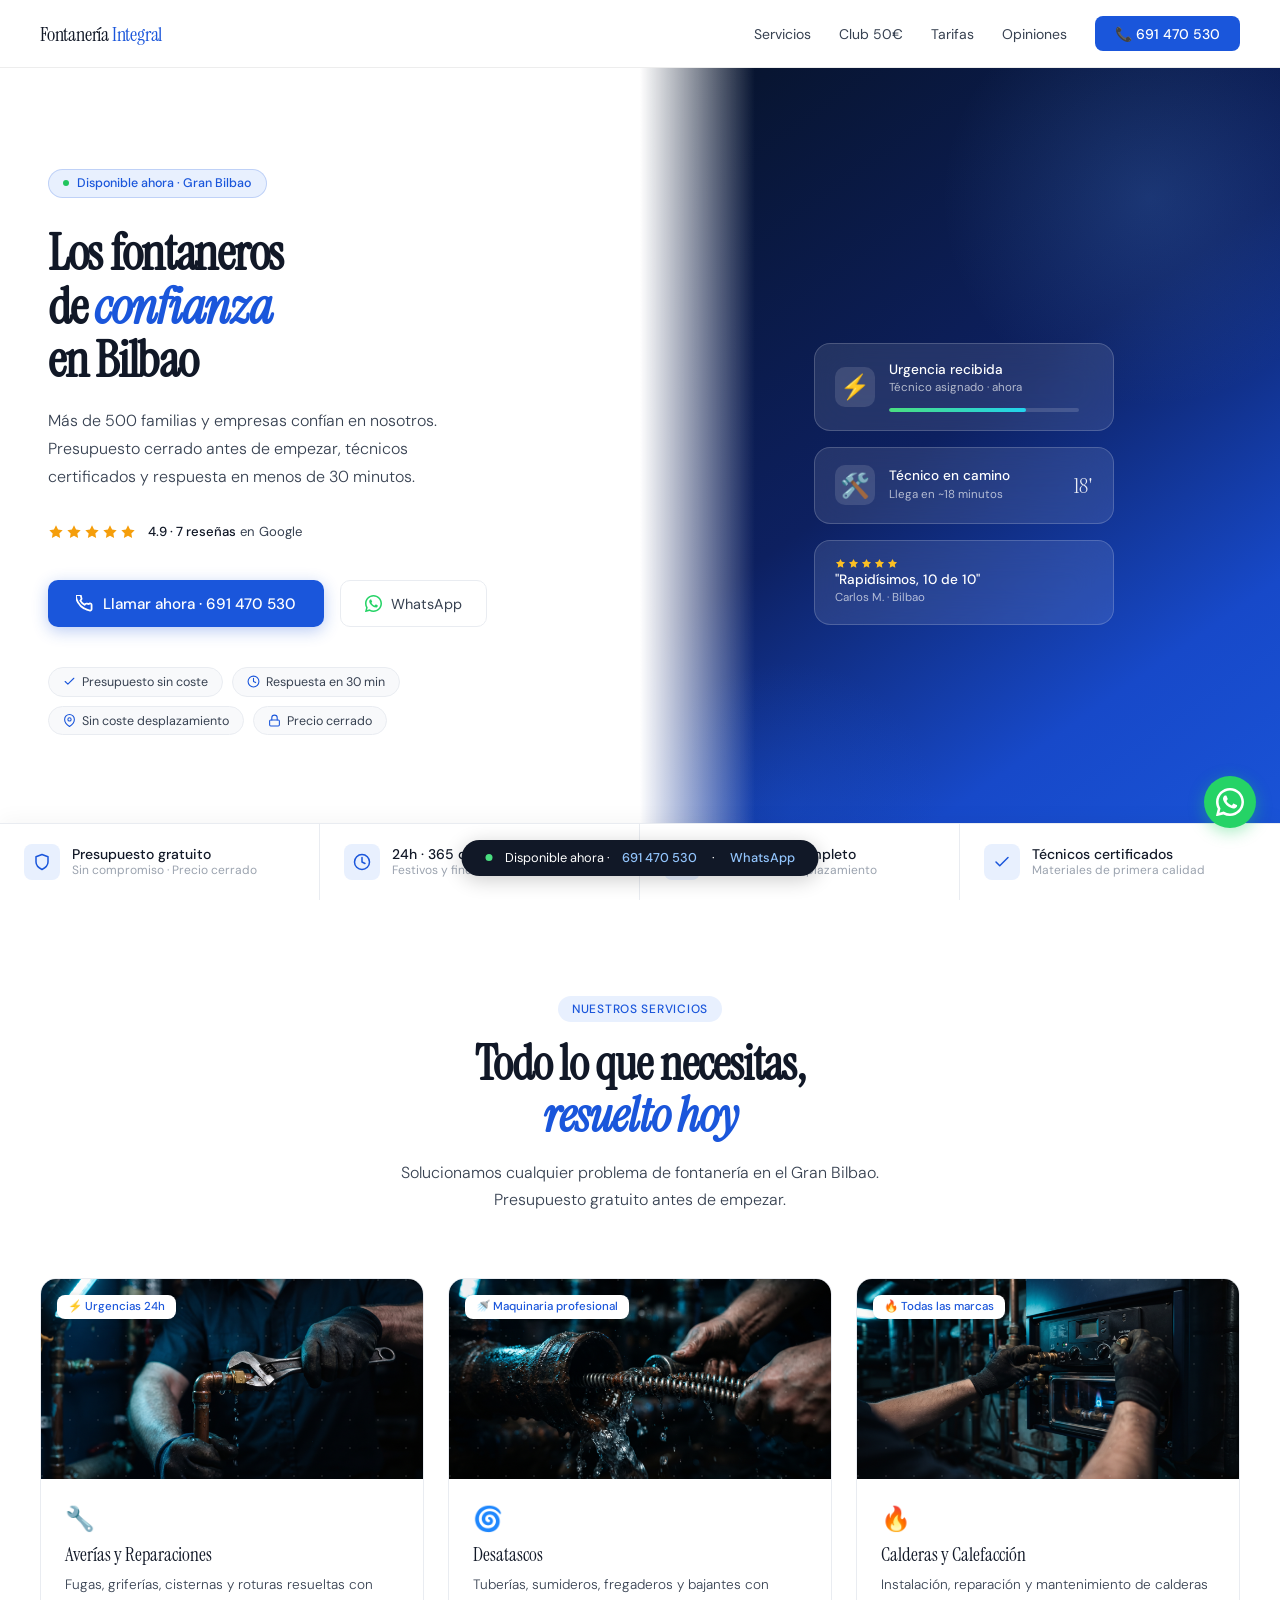
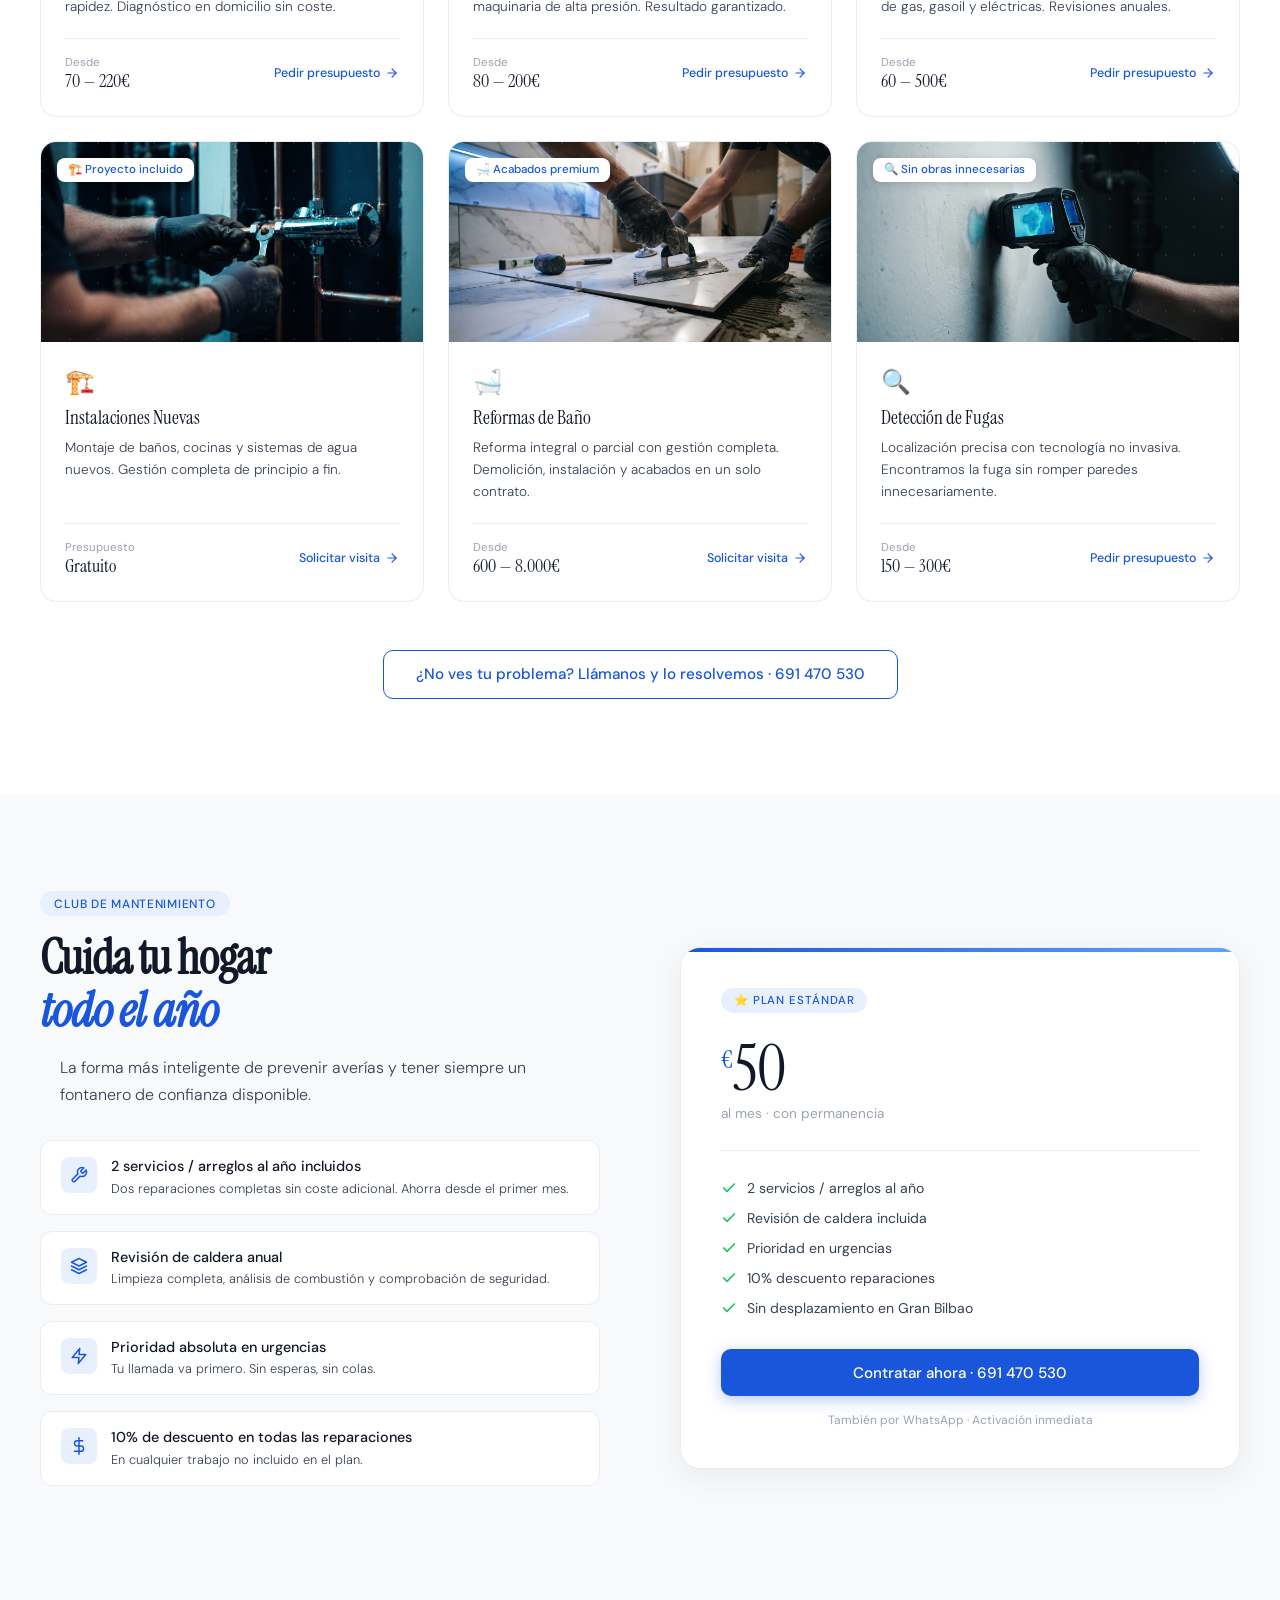
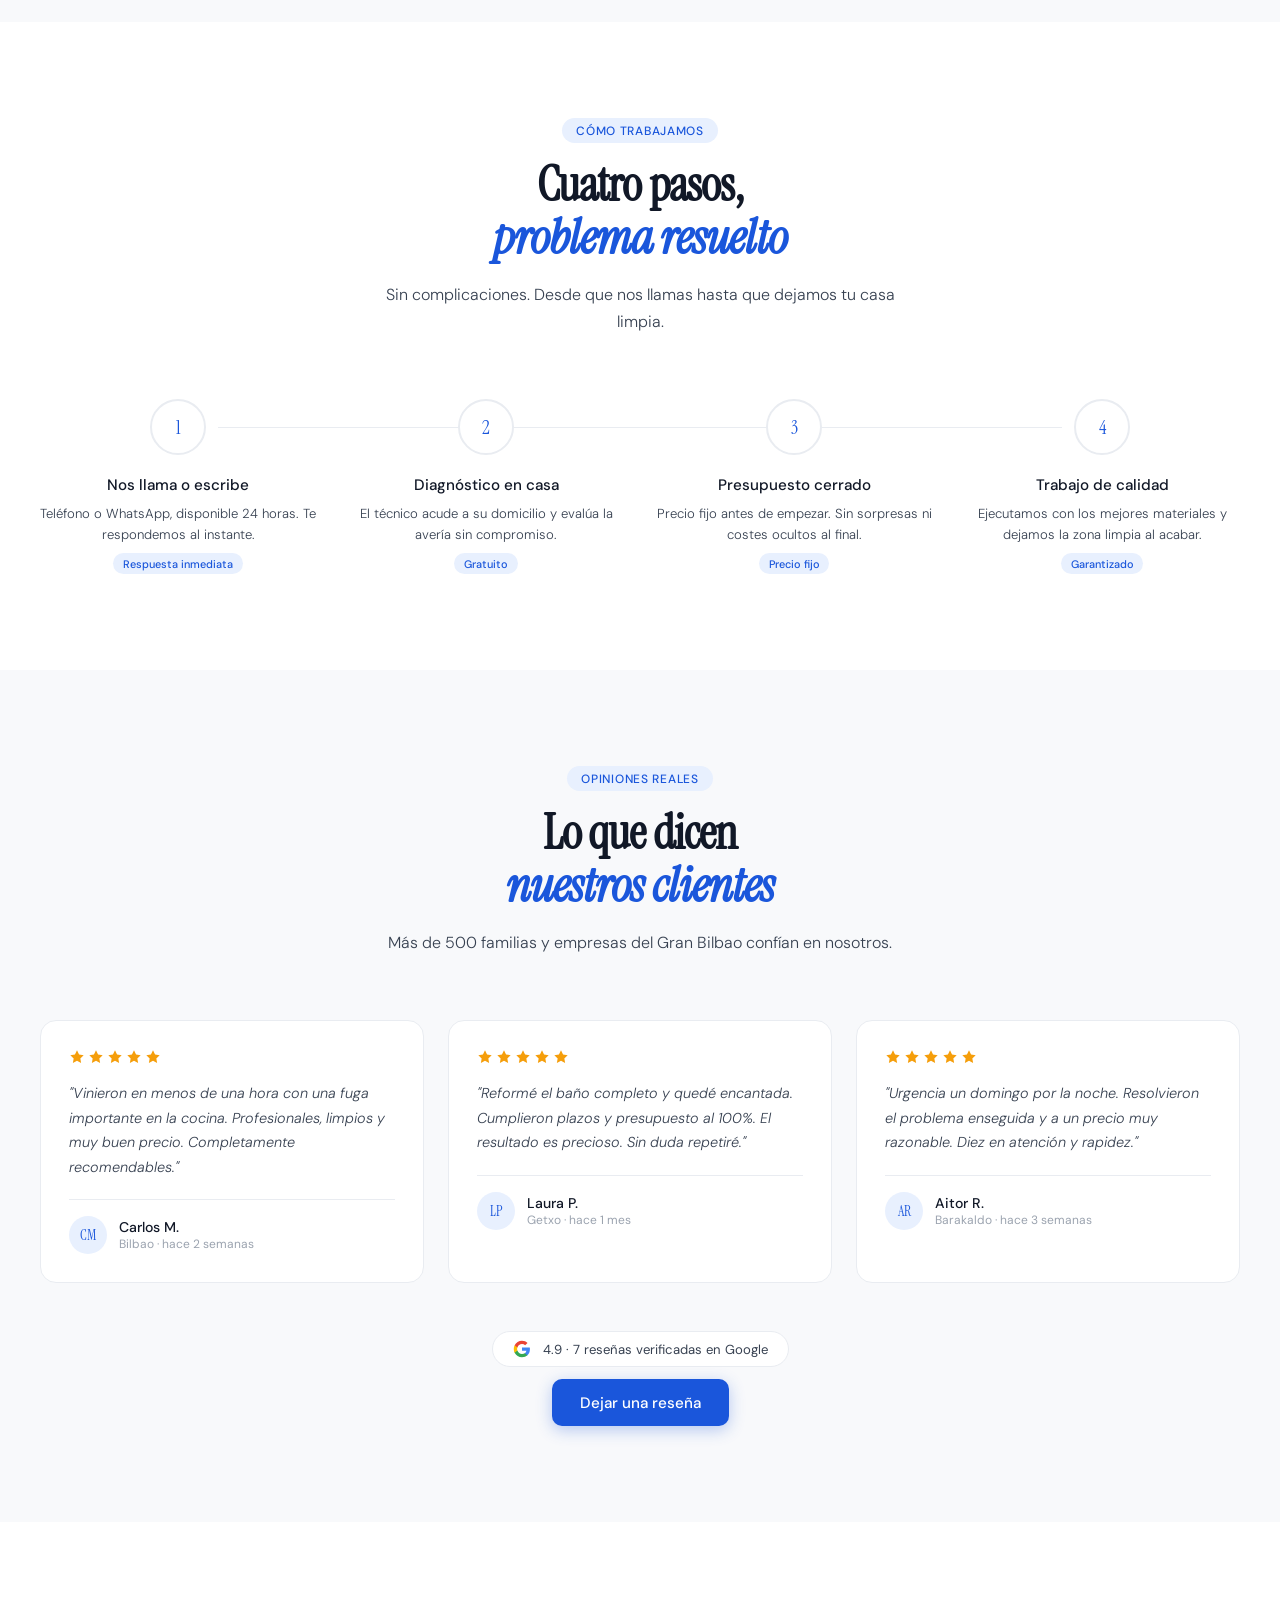
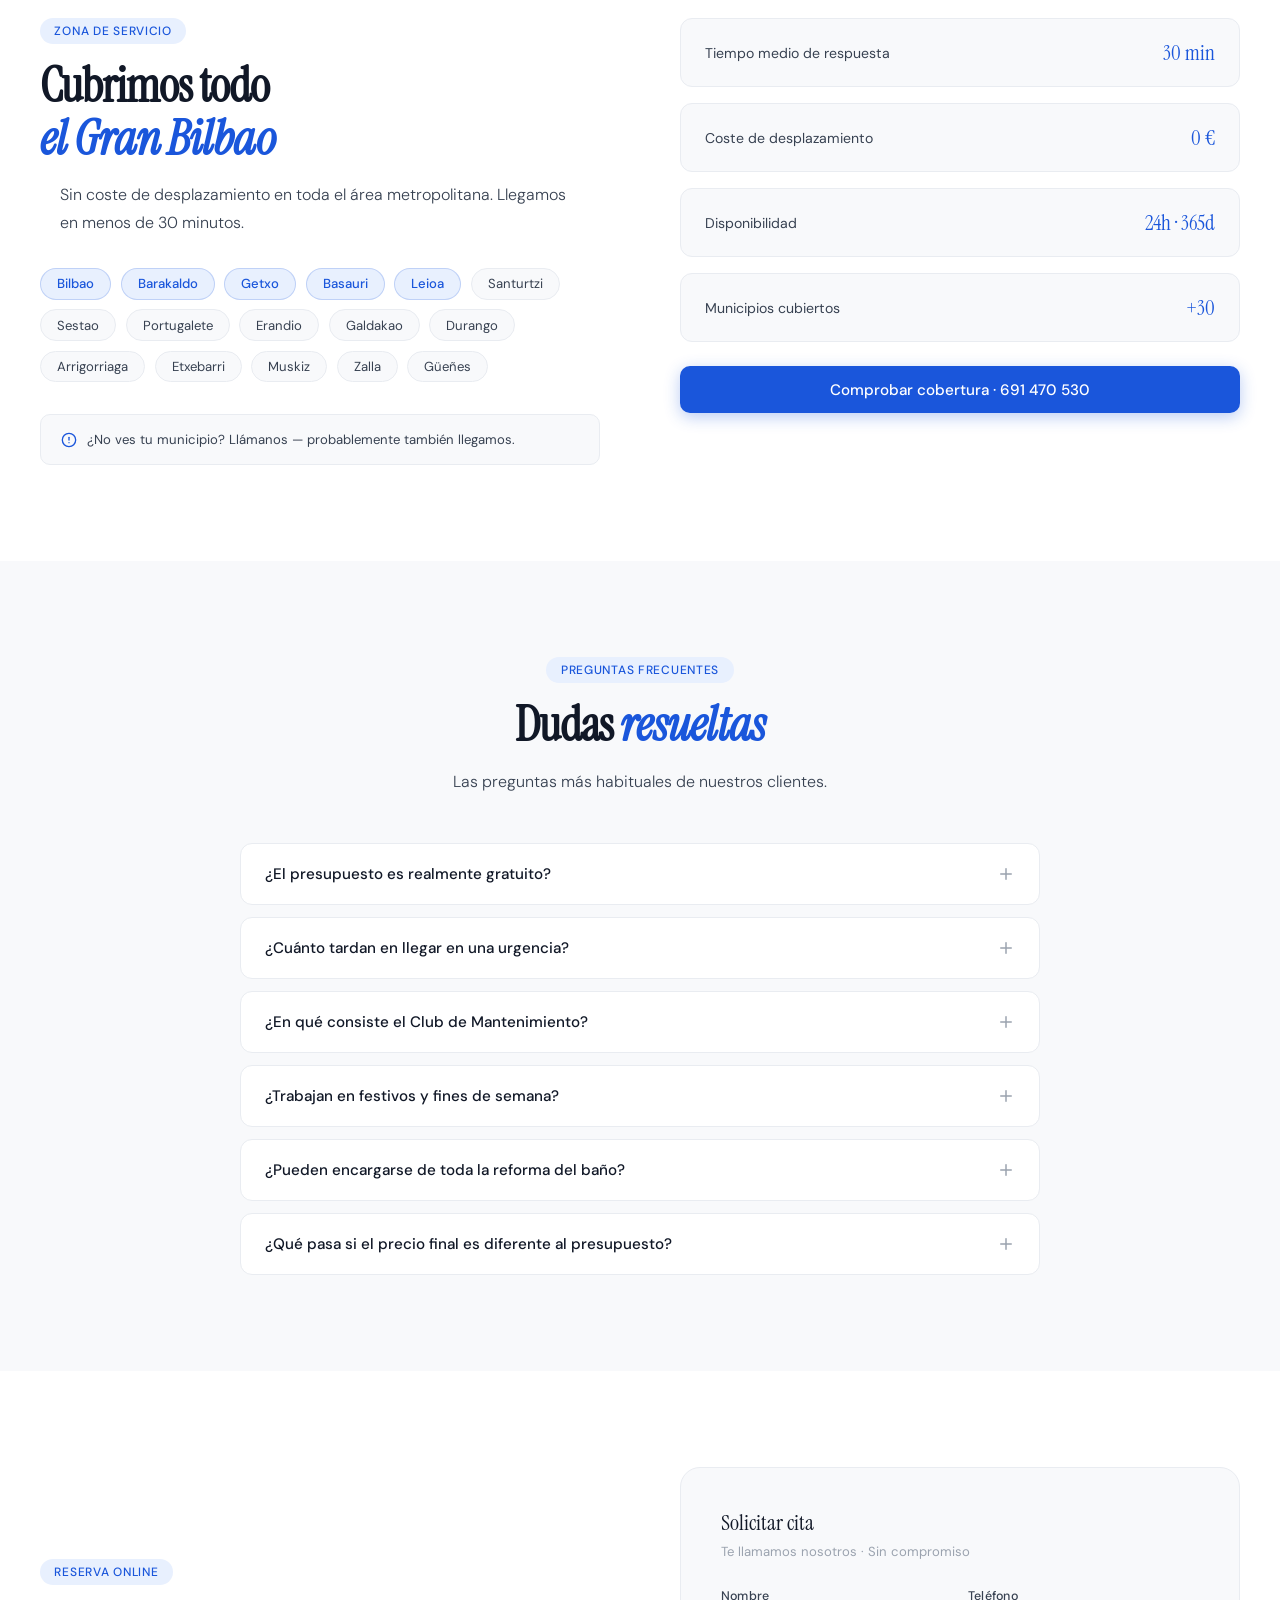
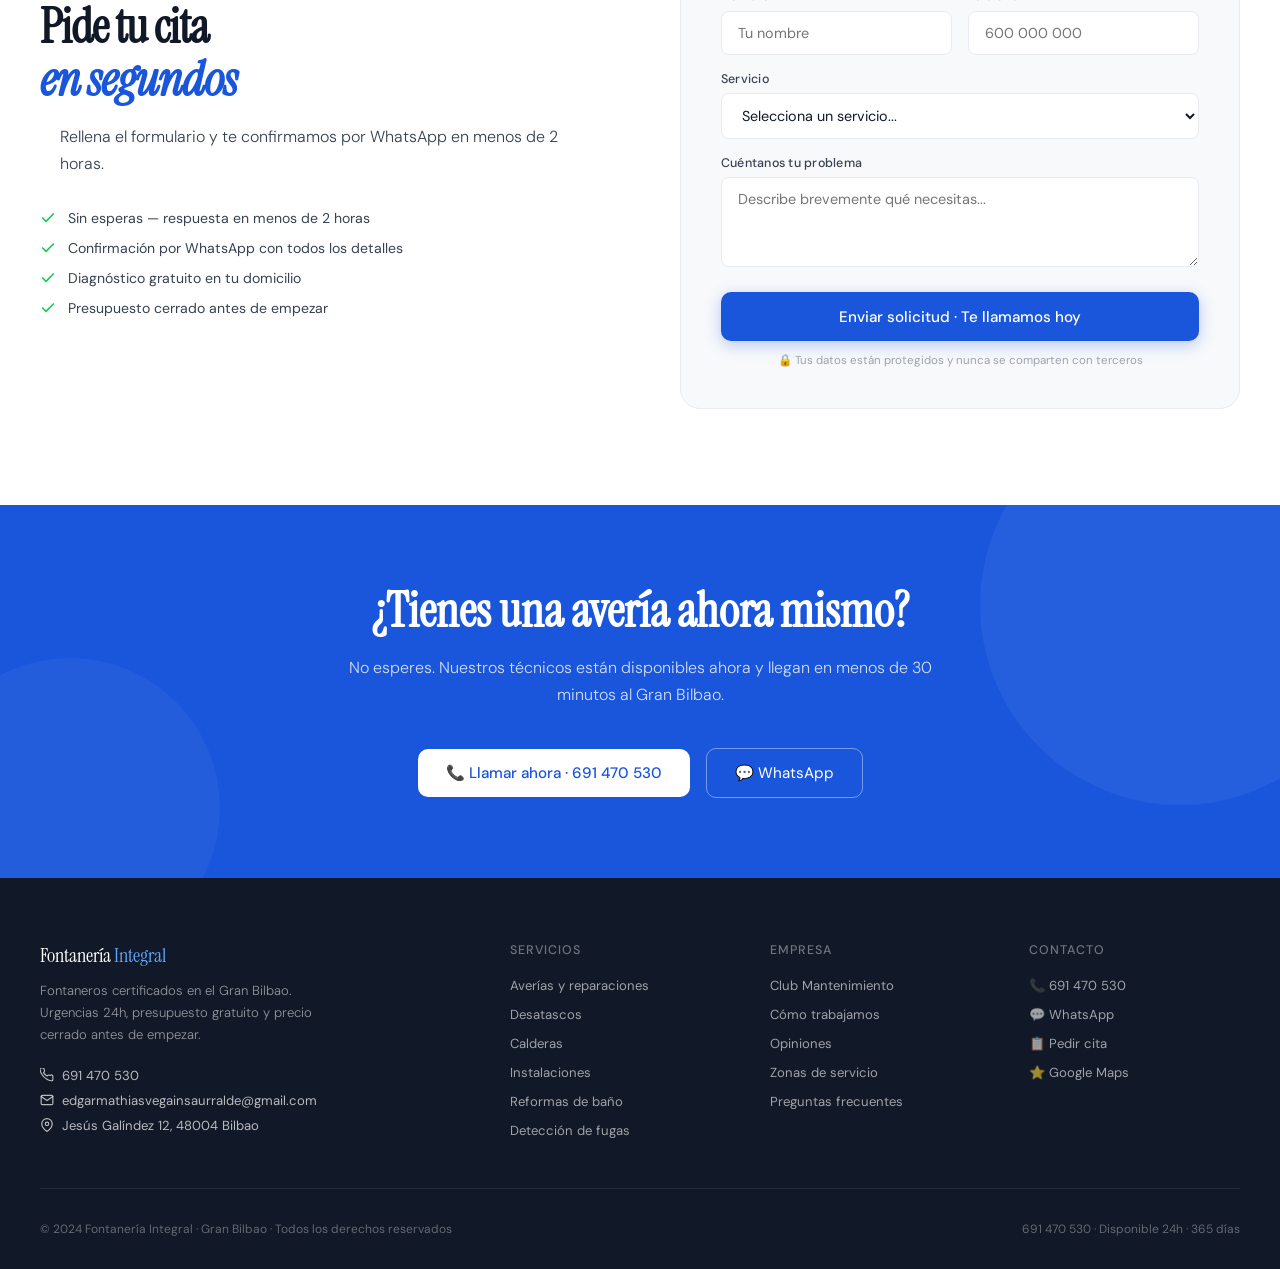
==== fontaneriaintegral (4).html @ 7208dedf "update: cambiar numero de telefono a 691 470 530" ====
<!DOCTYPE html>
<html lang="es">
<head>
<meta charset="UTF-8">
<meta name="viewport" content="width=device-width, initial-scale=1.0">
<meta name="description" content="Fontanería Integral — Fontaneros en Bilbao. Urgencias 24h, presupuesto gratuito, respuesta en 30 minutos en todo el Gran Bilbao.">
<title>Fontanería Integral | Fontaneros en Bilbao · 24h · 691 470 530</title>
<link rel="preconnect" href="https://fonts.googleapis.com">
<link rel="preconnect" href="https://fonts.gstatic.com" crossorigin>
<link href="https://fonts.googleapis.com/css2?family=Instrument+Serif:ital@0;1&family=DM+Sans:opsz,wght@9..40,300;9..40,400;9..40,500;9..40,600&display=swap" rel="stylesheet">
<style>

*,*::before,*::after{margin:0;padding:0;box-sizing:border-box}

:root{
  --blue:#1a56db;
  --blue-dark:#1342b0;
  --blue-light:#e8f0fe;
  --white:#ffffff;
  --gray-1:#f8f9fb;
  --gray-2:#e9ecf1;
  --gray-3:#9ba3af;
  --ink:#111827;
  --ink-2:#374151;
}

html{scroll-behavior:smooth}
body{font-family:'DM Sans',sans-serif;background:var(--white);color:var(--ink);overflow-x:hidden}

/* ── NAV ── */
nav{
  position:fixed;top:0;left:0;right:0;z-index:200;
  height:68px;
  display:flex;align-items:center;justify-content:space-between;
  padding:0 2.5rem;
  background:rgba(255,255,255,0.95);
  backdrop-filter:blur(12px);
  border-bottom:1px solid rgba(0,0,0,0.07);
}

.nav-logo{
  font-family:'Instrument Serif',serif;
  font-size:1.25rem;color:var(--ink);
  letter-spacing:-0.01em;text-decoration:none;
}
.nav-logo b{color:var(--blue);font-weight:400;}

.nav-menu{display:flex;align-items:center;gap:1.75rem;list-style:none;}
.nav-menu a{color:var(--ink-2);text-decoration:none;font-size:0.875rem;font-weight:400;transition:color 0.2s;}
.nav-menu a:hover{color:var(--blue);}

.nav-btn{
  display:inline-flex;align-items:center;gap:0.5rem;
  background:var(--blue);color:white !important;
  padding:0.55rem 1.25rem;border-radius:8px;
  font-size:0.875rem !important;font-weight:500 !important;
  transition:background 0.2s,transform 0.15s;
}
.nav-btn:hover{background:var(--blue-dark) !important;transform:translateY(-1px);}

/* ── HERO ── */
.hero{
  position:relative;
  min-height:100vh;
  display:grid;
  grid-template-columns:1fr 1fr;
  padding-top:68px;
  overflow:hidden;
}

.hero-left{
  display:flex;
  flex-direction:column;
  justify-content:center;
  padding:4rem 3rem 8rem 3rem;
  position:relative;
  z-index:2;
  background:white;
}

.hero-right{
  position:relative;
  overflow:hidden;
}

/* ── HERO DERECHA — visual glassmorphism ── */
.hero-visual{
  position:absolute;
  inset:0;
  background: linear-gradient(145deg, #071329 0%, #0d2060 45%, #1749c9 75%, #1a56db 100%);
  display:flex;
  align-items:center;
  justify-content:center;
  padding:2rem 2.5rem 2rem 3rem;
}

/* círculos decorativos de fondo */
.hero-visual::before{
  content:'';
  position:absolute;
  width:420px;height:420px;
  background:radial-gradient(circle, rgba(96,165,250,0.18) 0%, transparent 70%);
  top:-80px;right:-80px;
  border-radius:50%;
}
.hero-visual::after{
  content:'';
  position:absolute;
  width:300px;height:300px;
  background:radial-gradient(circle, rgba(26,86,219,0.25) 0%, transparent 70%);
  bottom:-60px;left:0;
  border-radius:50%;
}

/* fade blanco a la izquierda para fusionar con el texto */
.hero-visual-fade{
  position:absolute;
  inset:0;
  background:linear-gradient(to right, rgba(255,255,255,1) 0%, rgba(255,255,255,0) 18%);
  z-index:3;
  pointer-events:none;
}

/* stack de tarjetas */
.hero-cards{
  position:relative;
  z-index:4;
  display:flex;
  flex-direction:column;
  gap:1rem;
  width:100%;
  max-width:300px;
}

/* tarjeta base glassmorphism */
.hc{
  background:rgba(255,255,255,0.10);
  backdrop-filter:blur(20px);
  -webkit-backdrop-filter:blur(20px);
  border:1px solid rgba(255,255,255,0.18);
  border-radius:16px;
  padding:1.1rem 1.25rem;
  color:white;
  display:flex;align-items:center;gap:0.9rem;
}

.hc-icon{
  font-size:1.5rem;
  flex-shrink:0;
  width:40px;height:40px;
  background:rgba(255,255,255,0.12);
  border-radius:10px;
  display:flex;align-items:center;justify-content:center;
}
.hc-title{font-size:0.85rem;font-weight:500;line-height:1.2;margin-bottom:0.2rem;}
.hc-sub{font-size:0.72rem;opacity:0.65;line-height:1.3;}
.hc-end{margin-left:auto;flex-shrink:0;}

/* pulso verde "en vivo" */
.live-dot{
  width:9px;height:9px;
  background:#4ade80;border-radius:50%;
  animation:blink 1.5s infinite;
}

/* barra de progreso */
.hc-bar{
  height:4px;background:rgba(255,255,255,0.15);
  border-radius:4px;margin-top:0.75rem;overflow:hidden;
}
.hc-bar-fill{
  height:100%;width:72%;
  background:linear-gradient(to right,#4ade80,#22d3ee);
  border-radius:4px;
}

/* estrellas mini */
.hc-stars{display:flex;gap:2px;margin-bottom:0.15rem;}
.hc-stars svg{width:11px;height:11px;fill:#fbbf24;}

/* animaciones flotantes escalonadas */
.hc:nth-child(1){animation:floatA 5s ease-in-out infinite;}
.hc:nth-child(2){animation:floatB 5s ease-in-out infinite 0.8s;}
.hc:nth-child(3){animation:floatA 5s ease-in-out infinite 1.6s;}

@keyframes floatA{0%,100%{transform:translateY(0)}50%{transform:translateY(-7px)}}
@keyframes floatB{0%,100%{transform:translateY(0)}50%{transform:translateY(-5px)}}

/* Badge */
.hero-badge{
  display:inline-flex;align-items:center;gap:0.5rem;
  background:var(--blue-light);
  border:1px solid rgba(26,86,219,0.2);
  border-radius:100px;
  padding:0.35rem 0.9rem;
  font-size:0.78rem;font-weight:500;
  color:var(--blue);
  margin-bottom:1.75rem;
  width:fit-content;
  opacity:0;animation:up 0.6s ease forwards 0.1s;
}

.badge-dot{
  width:6px;height:6px;
  background:#22c55e;border-radius:50%;
  animation:blink 2s infinite;flex-shrink:0;
}

@keyframes blink{0%,100%{opacity:1}50%{opacity:0.3}}

/* H1 */
.hero-h1{
  font-family:'Instrument Serif',serif;
  font-size:clamp(2.8rem,4vw,4.2rem);
  line-height:1.05;
  letter-spacing:-0.025em;
  color:var(--ink);
  margin-bottom:1.25rem;
  opacity:0;animation:up 0.7s ease forwards 0.22s;
}

.hero-h1 em{font-style:italic;color:var(--blue);}

/* Sub */
.hero-sub{
  font-size:1rem;font-weight:300;line-height:1.75;
  color:var(--ink-2);
  max-width:440px;
  margin-bottom:2rem;
  opacity:0;animation:up 0.7s ease forwards 0.34s;
}

/* Reseñas inline */
.hero-reviews{
  display:flex;align-items:center;gap:0.75rem;
  margin-bottom:2.5rem;
  opacity:0;animation:up 0.7s ease forwards 0.44s;
}

.stars{display:flex;gap:2px;}
.stars svg{width:16px;height:16px;fill:#f59e0b;}

.reviews-text{font-size:0.82rem;color:var(--ink-2);}
.reviews-text strong{color:var(--ink);font-weight:500;}

/* CTAs */
.hero-ctas{
  display:flex;align-items:center;gap:1rem;flex-wrap:wrap;
  margin-bottom:2.5rem;
  opacity:0;animation:up 0.7s ease forwards 0.54s;
}

.btn-primary{
  display:inline-flex;align-items:center;gap:0.6rem;
  background:var(--blue);color:white;
  font-family:'DM Sans',sans-serif;
  font-size:0.95rem;font-weight:500;
  padding:0.85rem 1.75rem;border-radius:10px;
  text-decoration:none;
  transition:background 0.2s,transform 0.15s,box-shadow 0.2s;
  box-shadow:0 4px 16px rgba(26,86,219,0.3);
}
.btn-primary:hover{background:var(--blue-dark);transform:translateY(-2px);box-shadow:0 8px 24px rgba(26,86,219,0.4);}
.btn-primary svg{width:17px;height:17px;flex-shrink:0;}

.btn-wa{
  display:inline-flex;align-items:center;gap:0.6rem;
  background:white;color:var(--ink-2);
  font-family:'DM Sans',sans-serif;
  font-size:0.9rem;font-weight:400;
  padding:0.85rem 1.5rem;border-radius:10px;
  text-decoration:none;
  border:1px solid var(--gray-2);
  transition:border-color 0.2s,background 0.2s,transform 0.15s;
}
.btn-wa:hover{border-color:rgba(0,0,0,0.15);background:var(--gray-1);transform:translateY(-1px);}
.btn-wa svg{width:17px;height:17px;fill:#25d366;flex-shrink:0;}

/* Trust pills */
.hero-pills{
  display:flex;flex-wrap:wrap;gap:0.6rem;
  opacity:0;animation:up 0.7s ease forwards 0.64s;
}

.pill{
  display:inline-flex;align-items:center;gap:0.4rem;
  background:var(--gray-1);
  border:1px solid var(--gray-2);
  border-radius:100px;
  padding:0.35rem 0.85rem;
  font-size:0.78rem;font-weight:400;
  color:var(--ink-2);
}

.pill svg{
  width:13px;height:13px;
  stroke:var(--blue);fill:none;
  stroke-width:2;stroke-linecap:round;stroke-linejoin:round;
  flex-shrink:0;
}

/* ── STRIP INFERIOR ── */
.hero-strip{
  position:absolute;
  bottom:0;left:0;right:0;
  z-index:10;
  background:white;
  display:grid;
  grid-template-columns:repeat(4,1fr);
  border-top:1px solid var(--gray-2);
  box-shadow:0 -4px 20px rgba(0,0,0,0.04);
}

.strip-item{
  padding:1.25rem 1.5rem;
  display:flex;align-items:center;gap:0.75rem;
  border-right:1px solid var(--gray-2);
  transition:background 0.2s;
}
.strip-item:last-child{border-right:none;}
.strip-item:hover{background:var(--gray-1);}

.strip-icon{
  width:36px;height:36px;
  background:var(--blue-light);
  border-radius:8px;
  display:flex;align-items:center;justify-content:center;
  flex-shrink:0;
}
.strip-icon svg{width:18px;height:18px;stroke:var(--blue);fill:none;stroke-width:2;stroke-linecap:round;stroke-linejoin:round;}

.strip-title{font-size:0.875rem;font-weight:500;color:var(--ink);line-height:1.2;}
.strip-sub{font-size:0.75rem;color:var(--gray-3);}

/* ── TICKER ── */
.ticker{
  position:fixed;bottom:1.5rem;left:50%;
  transform:translateX(-50%);z-index:300;
  background:var(--ink);color:white;
  border-radius:100px;
  padding:0.6rem 1.5rem;
  font-size:0.8rem;
  display:flex;align-items:center;gap:0.75rem;
  white-space:nowrap;
  opacity:0;animation:tickerUp 0.5s ease forwards 1s;
  box-shadow:0 4px 20px rgba(0,0,0,0.2);
}
.ticker-dot{width:7px;height:7px;background:#4ade80;border-radius:50%;animation:blink 1.5s infinite;flex-shrink:0;}
.ticker a{color:#93c5fd;text-decoration:none;font-weight:500;}
.ticker a:hover{color:white;}

/* WA */
.wa{
  position:fixed;bottom:4.5rem;right:1.5rem;z-index:300;
  width:52px;height:52px;background:#25d366;border-radius:50%;
  display:flex;align-items:center;justify-content:center;
  text-decoration:none;
  box-shadow:0 4px 16px rgba(37,211,102,0.4);
  transition:transform 0.2s;
  opacity:0;animation:up 0.5s ease forwards 1.2s;
}
.wa:hover{transform:scale(1.08);}
.wa svg{width:28px;height:28px;fill:white;}

/* ── ANIMATIONS ── */
@keyframes up{from{opacity:0;transform:translateY(20px)}to{opacity:1;transform:translateY(0)}}
@keyframes tickerUp{from{opacity:0;transform:translate(-50%,10px)}to{opacity:1;transform:translate(-50%,0)}}

/* ── RESPONSIVE hero ── */
@media(max-width:900px){
  nav{padding:0 1rem;}
  .nav-menu{display:none;}
  .hero{grid-template-columns:1fr;min-height:auto;}
  .hero-left{padding:2.5rem 1.5rem 7rem;}
  .hero-right{height:300px;order:-1;}
  .hero-visual-fade{background:linear-gradient(to bottom,rgba(255,255,255,0) 0%,rgba(255,255,255,1) 88%);}
  .hero-cards{flex-direction:row;flex-wrap:wrap;max-width:100%;gap:0.6rem;}
  .hc{flex:1 1 140px;}
  .hero-strip{grid-template-columns:1fr 1fr;}
  .strip-item:nth-child(2){border-right:none;}
  .strip-item:nth-child(3){border-top:1px solid var(--gray-2);}
  .strip-item:nth-child(4){border-top:1px solid var(--gray-2);border-right:none;}
}

/* ══════════════════════════════════
   SERVICIOS
══════════════════════════════════ */
.servicios{
  padding:6rem 2.5rem;
  max-width:1280px;
  margin:0 auto;
}

.section-header{
  text-align:center;
  margin-bottom:4rem;
}

.section-tag{
  display:inline-flex;align-items:center;gap:0.5rem;
  background:var(--blue-light);
  border-radius:100px;
  padding:0.3rem 0.9rem;
  font-size:0.75rem;font-weight:500;
  color:var(--blue);
  letter-spacing:0.06em;
  text-transform:uppercase;
  margin-bottom:1rem;
}

.section-h2{
  font-family:'Instrument Serif',serif;
  font-size:clamp(2rem,4vw,3rem);
  line-height:1.1;
  letter-spacing:-0.02em;
  color:var(--ink);
  margin-bottom:1rem;
}

.section-h2 em{font-style:italic;color:var(--blue);}

.section-sub{
  font-size:1rem;font-weight:300;line-height:1.7;
  color:var(--ink-2);max-width:520px;margin:0 auto;
}

/* Grid */
.services-grid{
  display:grid;
  grid-template-columns:repeat(3,1fr);
  gap:1.5rem;
}

/* Card */
.svc-card{
  border-radius:16px;
  overflow:hidden;
  border:1px solid var(--gray-2);
  background:white;
  transition:transform 0.25s,box-shadow 0.25s,border-color 0.25s;
  cursor:pointer;
  text-decoration:none;
  color:inherit;
  display:flex;
  flex-direction:column;
}

.svc-card:hover{
  transform:translateY(-4px);
  box-shadow:0 16px 40px rgba(0,0,0,0.1);
  border-color:rgba(26,86,219,0.2);
}

/* ── Foto de tarjeta: gradiente CSS + icono decorativo ── */
.svc-photo{
  height:200px;
  position:relative;
  overflow:hidden;
  display:flex;
  align-items:center;
  justify-content:center;
  transition:filter 0.3s;
}
.svc-card:hover .svc-photo{filter:brightness(1.08);}

/* Gradientes únicos por servicio */
.svc-photo--averia    { background: url('./assets/averia.jpg') center/cover; }
.svc-photo--desatasco { background: url('./assets/desatasco.jpg') center/cover; }
.svc-photo--caldera   { background: url('./assets/caldera.jpg') center/cover; }
.svc-photo--instalacion{ background: url('./assets/instalacion.jpg') center/cover; }
.svc-photo--reforma   { background: url('./assets/reforma.jpg') center/cover; }
.svc-photo--fugas     { background: url('./assets/fugas.jpg') center/cover; }

/* Patrón de fondo sutil */
.svc-photo::before{
  content:'';
  position:absolute;inset:0;
  background-image:radial-gradient(circle at 1px 1px, rgba(255,255,255,0.08) 1px, transparent 0);
  background-size:28px 28px;
}

/* Icono SVG decorativo centrado */
.svc-photo-icon{
  display: none !important;
}

/* Emoji centrado como elemento visual principal */
.svc-photo-emoji{
  display: none !important;
}

.svc-badge{
  position:absolute;top:1rem;left:1rem;
  background:white;
  border-radius:8px;
  padding:0.3rem 0.7rem;
  font-size:0.72rem;font-weight:500;
  color:var(--blue);
  box-shadow:0 2px 8px rgba(0,0,0,0.15);
  z-index:2;
}

/* Cuerpo */
.svc-body{
  padding:1.5rem;
  flex:1;
  display:flex;flex-direction:column;
}

.svc-icon{font-size:1.5rem;margin-bottom:0.6rem;}

.svc-name{
  font-family:'Instrument Serif',serif;
  font-size:1.2rem;
  color:var(--ink);
  margin-bottom:0.5rem;
  line-height:1.2;
}

.svc-desc{
  font-size:0.85rem;font-weight:300;
  color:var(--ink-2);line-height:1.6;
  margin-bottom:1.25rem;
  flex:1;
}

.svc-price{
  display:flex;align-items:center;justify-content:space-between;
  padding-top:1rem;
  border-top:1px solid var(--gray-2);
}

.price-label{font-size:0.72rem;color:var(--gray-3);}
.price-val{font-family:'Instrument Serif',serif;font-size:1.1rem;color:var(--ink);}

.svc-cta{
  display:inline-flex;align-items:center;gap:0.3rem;
  font-size:0.78rem;font-weight:500;
  color:var(--blue);
  text-decoration:none;
  transition:gap 0.2s;
}

.svc-card:hover .svc-cta{gap:0.6rem;}

.svc-cta svg{width:14px;height:14px;stroke:currentColor;fill:none;stroke-width:2;stroke-linecap:round;stroke-linejoin:round;}

/* CTA inferior */
.services-cta{
  text-align:center;
  margin-top:3rem;
}

.btn-outline{
  display:inline-flex;align-items:center;gap:0.6rem;
  background:white;color:var(--blue);
  font-family:'DM Sans',sans-serif;
  font-size:0.95rem;font-weight:500;
  padding:0.85rem 2rem;border-radius:10px;
  text-decoration:none;
  border:1.5px solid var(--blue);
  transition:background 0.2s,color 0.2s,transform 0.15s;
}
.btn-outline:hover{background:var(--blue);color:white;transform:translateY(-1px);}

/* ══════════════════════════════════
   CLUB DE MANTENIMIENTO
══════════════════════════════════ */
.club{
  background:var(--gray-1);
  padding:6rem 2.5rem;
}

.club-inner{
  max-width:1280px;margin:0 auto;
  display:grid;grid-template-columns:1fr 1fr;
  gap:5rem;align-items:center;
}

.club-left .section-sub{margin-bottom:2rem;}

.club-features{
  display:flex;flex-direction:column;gap:1rem;
  margin-bottom:2.5rem;
}

.club-feature{
  display:flex;align-items:flex-start;gap:0.9rem;
  padding:1rem 1.25rem;
  background:white;border:1px solid var(--gray-2);
  border-radius:12px;
  transition:border-color 0.2s,box-shadow 0.2s;
}
.club-feature:hover{border-color:rgba(26,86,219,0.2);box-shadow:0 4px 16px rgba(0,0,0,0.06);}

.feature-icon{
  width:36px;height:36px;
  background:var(--blue-light);border-radius:8px;
  display:flex;align-items:center;justify-content:center;
  flex-shrink:0;
}
.feature-icon svg{width:18px;height:18px;stroke:var(--blue);fill:none;stroke-width:2;stroke-linecap:round;stroke-linejoin:round;}

.feature-title{font-size:0.9rem;font-weight:500;color:var(--ink);margin-bottom:0.2rem;}
.feature-desc{font-size:0.8rem;font-weight:300;color:var(--ink-2);line-height:1.5;}

/* Card precio */
.price-card{
  background:white;border:1px solid var(--gray-2);
  border-radius:20px;padding:2.5rem;
  box-shadow:0 8px 32px rgba(0,0,0,0.06);
  position:relative;overflow:hidden;
}

.price-card::before{
  content:'';position:absolute;top:0;left:0;right:0;height:4px;
  background:linear-gradient(to right,var(--blue),#60a5fa);
}

.price-tag{
  display:inline-block;
  background:var(--blue-light);color:var(--blue);
  font-size:0.72rem;font-weight:500;letter-spacing:0.08em;text-transform:uppercase;
  padding:0.3rem 0.8rem;border-radius:100px;
  margin-bottom:1.5rem;
}

.price-num{
  font-family:'Instrument Serif',serif;
  font-size:4rem;color:var(--ink);line-height:1;
  margin-bottom:0.25rem;
}
.price-num span{font-size:1.5rem;vertical-align:super;color:var(--blue);}
.price-per{font-size:0.85rem;color:var(--gray-3);margin-bottom:1.75rem;}

.price-divider{height:1px;background:var(--gray-2);margin-bottom:1.75rem;}

.price-includes{
  display:flex;flex-direction:column;gap:0.75rem;
  margin-bottom:2rem;
}

.price-include{
  display:flex;align-items:center;gap:0.6rem;
  font-size:0.88rem;color:var(--ink-2);
}
.price-include svg{width:16px;height:16px;stroke:#22c55e;fill:none;stroke-width:2.5;stroke-linecap:round;stroke-linejoin:round;flex-shrink:0;}

.price-note{
  font-size:0.75rem;color:var(--gray-3);
  text-align:center;margin-top:1rem;
}

/* ══════════════════════════════════
   PROCESO
══════════════════════════════════ */
.proceso{
  padding:6rem 2.5rem;
  max-width:1280px;margin:0 auto;
}

.proceso-header{text-align:center;margin-bottom:4rem;}
.proceso-header .section-sub{margin:0 auto;}

.steps{
  display:grid;grid-template-columns:repeat(4,1fr);
  gap:2rem;position:relative;
}

.steps::before{
  content:'';
  position:absolute;
  top:28px;left:calc(12.5% + 28px);right:calc(12.5% + 28px);
  height:1px;background:var(--gray-2);
  z-index:0;
}

.step{text-align:center;position:relative;z-index:1;}

.step-num{
  width:56px;height:56px;
  background:white;border:2px solid var(--gray-2);
  border-radius:50%;
  display:flex;align-items:center;justify-content:center;
  margin:0 auto 1.25rem;
  font-family:'Instrument Serif',serif;
  font-size:1.2rem;color:var(--blue);
  transition:border-color 0.2s,background 0.2s;
}

.step:hover .step-num{border-color:var(--blue);background:var(--blue-light);}

.step-title{font-size:0.95rem;font-weight:500;color:var(--ink);margin-bottom:0.5rem;}
.step-desc{font-size:0.82rem;font-weight:300;color:var(--ink-2);line-height:1.6;}

.step-badge{
  display:inline-block;
  background:var(--blue-light);color:var(--blue);
  font-size:0.68rem;font-weight:500;
  padding:0.2rem 0.6rem;border-radius:100px;
  margin-top:0.5rem;
}

/* ══════════════════════════════════
   TESTIMONIOS
══════════════════════════════════ */
.testimonios{
  background:var(--gray-1);
  padding:6rem 2.5rem;
}

.testimonios-inner{max-width:1280px;margin:0 auto;}
.testimonios-header{text-align:center;margin-bottom:4rem;}
.testimonios-header .section-sub{margin:0 auto;}

.reviews-grid{
  display:grid;grid-template-columns:repeat(3,1fr);
  gap:1.5rem;margin-bottom:3rem;
}

.review-card{
  background:white;border:1px solid var(--gray-2);
  border-radius:16px;padding:1.75rem;
  transition:transform 0.2s,box-shadow 0.2s;
}
.review-card:hover{transform:translateY(-3px);box-shadow:0 12px 32px rgba(0,0,0,0.08);}

.review-stars{display:flex;gap:3px;margin-bottom:1rem;}
.review-stars svg{width:16px;height:16px;fill:#f59e0b;}

.review-text{
  font-size:0.9rem;font-weight:300;line-height:1.7;
  color:var(--ink-2);margin-bottom:1.25rem;
  font-style:italic;
}

.review-author{
  display:flex;align-items:center;gap:0.75rem;
  padding-top:1rem;border-top:1px solid var(--gray-2);
}

.review-avatar{
  width:38px;height:38px;border-radius:50%;
  background:var(--blue-light);
  display:flex;align-items:center;justify-content:center;
  font-family:'Instrument Serif',serif;
  font-size:0.9rem;color:var(--blue);font-weight:400;
  flex-shrink:0;
}

.review-name{font-size:0.88rem;font-weight:500;color:var(--ink);}
.review-meta{font-size:0.75rem;color:var(--gray-3);}

.reviews-cta{
  text-align:center;
  display:flex;flex-direction:column;align-items:center;gap:0.75rem;
}

.google-badge{
  display:inline-flex;align-items:center;gap:0.75rem;
  background:white;border:1px solid var(--gray-2);
  border-radius:100px;padding:0.5rem 1.25rem;
  font-size:0.82rem;color:var(--ink-2);
}

.google-badge svg{width:18px;height:18px;}

/* ══════════════════════════════════
   ZONAS
══════════════════════════════════ */
.zonas{
  padding:6rem 2.5rem;
  max-width:1280px;margin:0 auto;
}

.zonas-inner{
  display:grid;grid-template-columns:1fr 1fr;
  gap:5rem;align-items:start;
}

.zonas-left .section-sub{margin-bottom:2rem;}

.zonas-pills{
  display:flex;flex-wrap:wrap;gap:0.6rem;margin-bottom:2rem;
}

.zona-pill{
  background:var(--gray-1);border:1px solid var(--gray-2);
  border-radius:100px;padding:0.4rem 1rem;
  font-size:0.82rem;color:var(--ink-2);
  transition:background 0.2s,border-color 0.2s,color 0.2s;
  cursor:default;
}
.zona-pill:hover{background:var(--blue-light);border-color:rgba(26,86,219,0.2);color:var(--blue);}
.zona-pill.destacada{background:var(--blue-light);border-color:rgba(26,86,219,0.2);color:var(--blue);font-weight:500;}

.zonas-note{
  display:flex;align-items:center;gap:0.6rem;
  font-size:0.82rem;color:var(--ink-2);
  padding:1rem 1.25rem;
  background:var(--gray-1);border-radius:10px;
  border:1px solid var(--gray-2);
}
.zonas-note svg{width:16px;height:16px;stroke:var(--blue);fill:none;stroke-width:2;stroke-linecap:round;stroke-linejoin:round;flex-shrink:0;}

.zonas-right{
  display:flex;flex-direction:column;gap:1rem;
}

.zona-stat{
  display:flex;align-items:center;justify-content:space-between;
  padding:1.25rem 1.5rem;
  background:var(--gray-1);border:1px solid var(--gray-2);
  border-radius:12px;
  transition:border-color 0.2s;
}
.zona-stat:hover{border-color:rgba(26,86,219,0.2);}

.zona-stat-label{font-size:0.88rem;color:var(--ink-2);}
.zona-stat-val{
  font-family:'Instrument Serif',serif;
  font-size:1.3rem;color:var(--blue);
}

/* ══════════════════════════════════
   FAQ
══════════════════════════════════ */
.faq{
  background:var(--gray-1);
  padding:6rem 2.5rem;
}

.faq-inner{
  max-width:800px;margin:0 auto;
  text-align:center;
}

.faq-inner .section-sub{margin:0 auto 3rem;}

.faq-list{text-align:left;display:flex;flex-direction:column;gap:0.75rem;}

.faq-item{
  background:white;border:1px solid var(--gray-2);
  border-radius:12px;overflow:hidden;
}

.faq-q{
  width:100%;background:none;border:none;cursor:pointer;
  padding:1.25rem 1.5rem;
  display:flex;align-items:center;justify-content:space-between;
  gap:1rem;text-align:left;
  font-family:'DM Sans',sans-serif;font-size:0.95rem;font-weight:500;
  color:var(--ink);transition:background 0.2s;
}
.faq-q:hover{background:var(--gray-1);}

.faq-q svg{
  width:18px;height:18px;stroke:var(--gray-3);fill:none;
  stroke-width:2;stroke-linecap:round;stroke-linejoin:round;
  flex-shrink:0;transition:transform 0.3s,stroke 0.2s;
}

.faq-item.open .faq-q svg{transform:rotate(45deg);stroke:var(--blue);}
.faq-item.open .faq-q{color:var(--blue);}

.faq-a{
  max-height:0;overflow:hidden;
  transition:max-height 0.35s ease;
}

.faq-a-inner{
  padding:0 1.5rem 1.25rem;
  font-size:0.88rem;font-weight:300;line-height:1.7;
  color:var(--ink-2);
  border-top:1px solid var(--gray-2);
  padding-top:1rem;
}

/* ══════════════════════════════════
   CITA ONLINE
══════════════════════════════════ */
.cita{
  padding:6rem 2.5rem;
  max-width:1280px;margin:0 auto;
}

.cita-inner{
  display:grid;grid-template-columns:1fr 1fr;
  gap:5rem;align-items:center;
}

.cita-left .section-sub{margin-bottom:2rem;}

.cita-puntos{display:flex;flex-direction:column;gap:0.75rem;}

.cita-punto{
  display:flex;align-items:center;gap:0.75rem;
  font-size:0.88rem;color:var(--ink-2);
}
.cita-punto svg{width:16px;height:16px;stroke:#22c55e;fill:none;stroke-width:2.5;stroke-linecap:round;stroke-linejoin:round;flex-shrink:0;}

.cita-form{
  background:var(--gray-1);border:1px solid var(--gray-2);
  border-radius:20px;padding:2.5rem;
}

.form-title{
  font-family:'Instrument Serif',serif;
  font-size:1.4rem;color:var(--ink);margin-bottom:0.4rem;
}
.form-sub{font-size:0.82rem;color:var(--gray-3);margin-bottom:1.75rem;}

.form-group{margin-bottom:1rem;}

.form-group label{
  display:block;font-size:0.78rem;font-weight:500;
  color:var(--ink-2);margin-bottom:0.4rem;letter-spacing:0.02em;
}

.form-group input,
.form-group select,
.form-group textarea{
  width:100%;
  background:white;border:1px solid var(--gray-2);
  border-radius:8px;padding:0.75rem 1rem;
  font-family:'DM Sans',sans-serif;font-size:0.9rem;color:var(--ink);
  transition:border-color 0.2s,box-shadow 0.2s;
  outline:none;
}

.form-group input:focus,
.form-group select:focus,
.form-group textarea:focus{
  border-color:var(--blue);
  box-shadow:0 0 0 3px rgba(26,86,219,0.1);
}

.form-group textarea{resize:vertical;min-height:90px;}

.form-row{display:grid;grid-template-columns:1fr 1fr;gap:1rem;}

.btn-form{
  width:100%;
  display:flex;align-items:center;justify-content:center;gap:0.6rem;
  background:var(--blue);color:white;
  font-family:'DM Sans',sans-serif;font-size:0.95rem;font-weight:500;
  padding:0.9rem;border-radius:10px;border:none;cursor:pointer;
  margin-top:1.25rem;
  transition:background 0.2s,transform 0.15s;
  box-shadow:0 4px 16px rgba(26,86,219,0.3);
}
.btn-form:hover{background:var(--blue-dark);transform:translateY(-1px);}

.form-nota{font-size:0.72rem;color:var(--gray-3);text-align:center;margin-top:0.75rem;}

/* ══════════════════════════════════
   CTA BANNER
══════════════════════════════════ */
.cta-banner{
  background:var(--blue);
  padding:5rem 2.5rem;
  text-align:center;
  position:relative;overflow:hidden;
}

.cta-banner::before{
  content:'';position:absolute;
  top:-100px;right:-100px;
  width:400px;height:400px;
  background:rgba(255,255,255,0.05);
  border-radius:50%;
}

.cta-banner::after{
  content:'';position:absolute;
  bottom:-80px;left:-80px;
  width:300px;height:300px;
  background:rgba(255,255,255,0.04);
  border-radius:50%;
}

.cta-banner-content{position:relative;z-index:1;max-width:600px;margin:0 auto;}

.cta-banner h2{
  font-family:'Instrument Serif',serif;
  font-size:clamp(2rem,4vw,3rem);
  color:white;line-height:1.1;margin-bottom:1rem;
}

.cta-banner p{
  font-size:1rem;font-weight:300;color:rgba(255,255,255,0.8);
  line-height:1.7;margin-bottom:2.5rem;
}

.cta-banner-btns{
  display:flex;align-items:center;justify-content:center;gap:1rem;flex-wrap:wrap;
}

.btn-white{
  display:inline-flex;align-items:center;gap:0.6rem;
  background:white;color:var(--blue);
  font-family:'DM Sans',sans-serif;font-size:0.95rem;font-weight:500;
  padding:0.85rem 1.75rem;border-radius:10px;text-decoration:none;
  transition:opacity 0.2s,transform 0.15s;
}
.btn-white:hover{opacity:0.92;transform:translateY(-1px);}

.btn-white-outline{
  display:inline-flex;align-items:center;gap:0.6rem;
  background:transparent;color:white;
  font-family:'DM Sans',sans-serif;font-size:0.95rem;font-weight:400;
  padding:0.85rem 1.75rem;border-radius:10px;text-decoration:none;
  border:1px solid rgba(255,255,255,0.4);
  transition:background 0.2s,transform 0.15s;
}
.btn-white-outline:hover{background:rgba(255,255,255,0.1);transform:translateY(-1px);}

/* ══════════════════════════════════
   FOOTER
══════════════════════════════════ */
footer{
  background:var(--ink);color:white;
  padding:4rem 2.5rem 2rem;
}

.footer-inner{
  max-width:1280px;margin:0 auto;
  display:grid;grid-template-columns:2fr 1fr 1fr 1fr;
  gap:3rem;margin-bottom:3rem;
}

.footer-logo{
  font-family:'Instrument Serif',serif;
  font-size:1.25rem;color:white;margin-bottom:0.75rem;
}
.footer-logo b{color:#60a5fa;font-weight:400;}
.footer-desc{font-size:0.82rem;font-weight:300;color:rgba(255,255,255,0.55);line-height:1.7;margin-bottom:1.25rem;max-width:280px;}

.footer-contact{display:flex;flex-direction:column;gap:0.5rem;}
.footer-contact a{
  display:flex;align-items:center;gap:0.5rem;
  color:rgba(255,255,255,0.7);text-decoration:none;font-size:0.82rem;
  transition:color 0.2s;
}
.footer-contact a:hover{color:#60a5fa;}
.footer-contact svg{width:14px;height:14px;stroke:currentColor;fill:none;stroke-width:2;stroke-linecap:round;stroke-linejoin:round;flex-shrink:0;}

.footer-col h4{font-size:0.78rem;font-weight:500;letter-spacing:0.08em;text-transform:uppercase;color:rgba(255,255,255,0.4);margin-bottom:1rem;}
.footer-col ul{list-style:none;display:flex;flex-direction:column;gap:0.5rem;}
.footer-col ul a{color:rgba(255,255,255,0.6);text-decoration:none;font-size:0.82rem;transition:color 0.2s;}
.footer-col ul a:hover{color:white;}

.footer-bottom{
  padding-top:2rem;border-top:1px solid rgba(255,255,255,0.08);
  display:flex;align-items:center;justify-content:space-between;
  flex-wrap:wrap;gap:1rem;
}
.footer-copy{font-size:0.75rem;color:rgba(255,255,255,0.35);}

/* ── RESPONSIVE general ── */
@media(max-width:900px){
  .club-inner,.zonas-inner,.cita-inner{grid-template-columns:1fr;gap:3rem;}
  .steps{grid-template-columns:1fr 1fr;gap:2rem;}
  .steps::before{display:none;}
  .reviews-grid{grid-template-columns:1fr;}
  .footer-inner{grid-template-columns:1fr 1fr;gap:2rem;}
  .club,.testimonios,.zonas,.faq,.cita,.proceso,.cta-banner{padding:4rem 1.25rem;}
  .form-row{grid-template-columns:1fr;}
  .servicios{padding:4rem 1.25rem;}
  .services-grid{grid-template-columns:1fr 1fr;}
}

@media(max-width:600px){
  .footer-inner{grid-template-columns:1fr;}
  .steps{grid-template-columns:1fr;}
  .services-grid{grid-template-columns:1fr;}
}

/* ── INTRO LOADER ── */
#intro {
  position:fixed;inset:0;z-index:9999;
  background:white;
  display:flex;flex-direction:column;align-items:center;justify-content:center;gap:1rem;
  transition:opacity 0.6s ease, visibility 0.6s ease;
}

#intro.hidden{opacity:0;visibility:hidden;pointer-events:none;}

.intro-logo{
  font-family:'Instrument Serif',serif;font-size:2rem;color:var(--ink);
  letter-spacing:-0.02em;opacity:0;transform:translateY(12px);
  animation:introUp 0.7s cubic-bezier(0.16,1,0.3,1) forwards;animation-delay:0.2s;
}
.intro-logo b{color:var(--blue);font-weight:400;}

.intro-sub{
  font-size:0.78rem;font-weight:400;letter-spacing:0.12em;text-transform:uppercase;color:var(--gray-3);
  opacity:0;animation:introUp 0.7s cubic-bezier(0.16,1,0.3,1) forwards;animation-delay:0.35s;
}

.intro-bar{
  width:48px;height:2px;background:var(--gray-2);border-radius:2px;overflow:hidden;margin-top:0.5rem;
  opacity:0;animation:introUp 0.5s ease forwards;animation-delay:0.5s;
}
.intro-bar-fill{
  height:100%;width:0%;background:var(--blue);border-radius:2px;
  animation:barFill 0.9s cubic-bezier(0.4,0,0.2,1) forwards;animation-delay:0.6s;
}

@keyframes introUp{from{opacity:0;transform:translateY(12px)}to{opacity:1;transform:translateY(0)}}
@keyframes barFill{from{width:0%}to{width:100%}}

</style>
</head>
<body>

<!-- INTRO LOADER -->
<div id="intro">
  <div class="intro-logo">Fontanería <b>Integral</b></div>
  <div class="intro-sub">Gran Bilbao · Disponible 24h</div>
  <div class="intro-bar"><div class="intro-bar-fill"></div></div>
</div>

<!-- NAV -->
<nav>
  <a href="#" class="nav-logo">Fontanería <b>Integral</b></a>
  <ul class="nav-menu">
    <li><a href="#servicios">Servicios</a></li>
    <li><a href="#club">Club 50€</a></li>
    <li><a href="#tarifas">Tarifas</a></li>
    <li><a href="#testimonios">Opiniones</a></li>
    <li><a href="tel:+34691470530" class="nav-btn">📞 691 470 530</a></li>
  </ul>
</nav>

<!-- HERO -->
<section class="hero">

  <div class="hero-left">
    <div class="hero-badge">
      <span class="badge-dot"></span>
      Disponible ahora · Gran Bilbao
    </div>

    <h1 class="hero-h1">
      Los fontaneros<br>
      de <em>confianza</em><br>
      en Bilbao
    </h1>

    <p class="hero-sub">
      Más de 500 familias y empresas confían en nosotros. Presupuesto cerrado antes de empezar, técnicos certificados y respuesta en menos de 30 minutos.
    </p>

    <div class="hero-reviews">
      <div class="stars">
        <svg viewBox="0 0 24 24"><path d="M12 2l3.09 6.26L22 9.27l-5 4.87 1.18 6.88L12 17.77l-6.18 3.25L7 14.14 2 9.27l6.91-1.01L12 2z"/></svg>
        <svg viewBox="0 0 24 24"><path d="M12 2l3.09 6.26L22 9.27l-5 4.87 1.18 6.88L12 17.77l-6.18 3.25L7 14.14 2 9.27l6.91-1.01L12 2z"/></svg>
        <svg viewBox="0 0 24 24"><path d="M12 2l3.09 6.26L22 9.27l-5 4.87 1.18 6.88L12 17.77l-6.18 3.25L7 14.14 2 9.27l6.91-1.01L12 2z"/></svg>
        <svg viewBox="0 0 24 24"><path d="M12 2l3.09 6.26L22 9.27l-5 4.87 1.18 6.88L12 17.77l-6.18 3.25L7 14.14 2 9.27l6.91-1.01L12 2z"/></svg>
        <svg viewBox="0 0 24 24"><path d="M12 2l3.09 6.26L22 9.27l-5 4.87 1.18 6.88L12 17.77l-6.18 3.25L7 14.14 2 9.27l6.91-1.01L12 2z"/></svg>
      </div>
      <span class="reviews-text"><strong>4.9 · 7 reseñas</strong> en Google</span>
    </div>

    <div class="hero-ctas">
      <a href="tel:+34691470530" class="btn-primary">
        <svg viewBox="0 0 24 24" fill="none" stroke="currentColor" stroke-width="2.5" stroke-linecap="round" stroke-linejoin="round">
          <path d="M22 16.92v3a2 2 0 01-2.18 2 19.79 19.79 0 01-8.63-3.07A19.5 19.5 0 013.07 10.8a19.79 19.79 0 01-3.07-8.67A2 2 0 012 0h3a2 2 0 012 1.72c.127.96.361 1.903.7 2.81a2 2 0 01-.45 2.11L6.09 7.91a16 16 0 006 6l1.27-1.27a2 2 0 012.11-.45c.907.339 1.85.573 2.81.7A2 2 0 0122 14v2.92z"/>
        </svg>
        Llamar ahora · 691 470 530
      </a>
      <a href="https://wa.me/34691470530" class="btn-wa">
        <svg viewBox="0 0 24 24"><path d="M17.472 14.382c-.297-.149-1.758-.867-2.03-.967-.273-.099-.471-.148-.67.15-.197.297-.767.966-.94 1.164-.173.199-.347.223-.644.075-.297-.15-1.255-.463-2.39-1.475-.883-.788-1.48-1.761-1.653-2.059-.173-.297-.018-.458.13-.606.134-.133.298-.347.446-.52.149-.174.198-.298.298-.497.099-.198.05-.371-.025-.52-.075-.149-.669-1.612-.916-2.207-.242-.579-.487-.5-.669-.51-.173-.008-.371-.01-.57-.01-.198 0-.52.074-.792.372-.272.297-1.04 1.016-1.04 2.479 0 1.462 1.065 2.875 1.213 3.074.149.198 2.096 3.2 5.077 4.487.709.306 1.262.489 1.694.625.712.227 1.36.195 1.871.118.571-.085 1.758-.719 2.006-1.413.248-.694.248-1.289.173-1.413-.074-.124-.272-.198-.57-.347zM11.999 0C5.373 0 0 5.373 0 12c0 2.117.554 4.107 1.523 5.832L.057 23.486a.5.5 0 00.613.612l5.701-1.456A11.945 11.945 0 0012 24c6.627 0 12-5.373 12-12S18.626 0 11.999 0zm.001 21.818a9.799 9.799 0 01-5.015-1.378l-.36-.213-3.733.954.984-3.68-.233-.372A9.799 9.799 0 012.182 12c0-5.413 4.406-9.818 9.818-9.818 5.413 0 9.818 4.405 9.818 9.818 0 5.412-4.405 9.818-9.818 9.818z"/></svg>
        WhatsApp
      </a>
    </div>

    <div class="hero-pills">
      <span class="pill">
        <svg viewBox="0 0 24 24"><polyline points="20 6 9 17 4 12"/></svg>
        Presupuesto sin coste
      </span>
      <span class="pill">
        <svg viewBox="0 0 24 24"><circle cx="12" cy="12" r="10"/><polyline points="12 6 12 12 16 14"/></svg>
        Respuesta en 30 min
      </span>
      <span class="pill">
        <svg viewBox="0 0 24 24"><path d="M21 10c0 7-9 13-9 13s-9-6-9-13a9 9 0 0118 0z"/><circle cx="12" cy="10" r="3"/></svg>
        Sin coste desplazamiento
      </span>
      <span class="pill">
        <svg viewBox="0 0 24 24"><rect x="3" y="11" width="18" height="11" rx="2" ry="2"/><path d="M7 11V7a5 5 0 0110 0v4"/></svg>
        Precio cerrado
      </span>
    </div>
  </div>

  <!-- DERECHA — tarjetas flotantes glassmorphism -->
  <div class="hero-right">
    <div class="hero-visual">

      <!-- Tarjeta 1: urgencia en curso -->
      <div class="hero-cards">
        <div class="hc">
          <div class="hc-icon">⚡</div>
          <div style="flex:1">
            <div class="hc-title">Urgencia recibida</div>
            <div class="hc-sub">Técnico asignado · ahora</div>
            <div class="hc-bar"><div class="hc-bar-fill"></div></div>
          </div>
          <div class="hc-end"><span class="live-dot"></span></div>
        </div>

        <!-- Tarjeta 2: técnico en camino -->
        <div class="hc">
          <div class="hc-icon">🛠️</div>
          <div style="flex:1">
            <div class="hc-title">Técnico en camino</div>
            <div class="hc-sub">Llega en ~18 minutos</div>
          </div>
          <div class="hc-end" style="font-family:'Instrument Serif',serif;font-size:1.3rem;opacity:0.9;">18'</div>
        </div>

        <!-- Tarjeta 3: reseña -->
        <div class="hc">
          <div style="flex:1">
            <div class="hc-stars">
              <svg viewBox="0 0 24 24"><path d="M12 2l3.09 6.26L22 9.27l-5 4.87 1.18 6.88L12 17.77l-6.18 3.25L7 14.14 2 9.27l6.91-1.01L12 2z"/></svg>
              <svg viewBox="0 0 24 24"><path d="M12 2l3.09 6.26L22 9.27l-5 4.87 1.18 6.88L12 17.77l-6.18 3.25L7 14.14 2 9.27l6.91-1.01L12 2z"/></svg>
              <svg viewBox="0 0 24 24"><path d="M12 2l3.09 6.26L22 9.27l-5 4.87 1.18 6.88L12 17.77l-6.18 3.25L7 14.14 2 9.27l6.91-1.01L12 2z"/></svg>
              <svg viewBox="0 0 24 24"><path d="M12 2l3.09 6.26L22 9.27l-5 4.87 1.18 6.88L12 17.77l-6.18 3.25L7 14.14 2 9.27l6.91-1.01L12 2z"/></svg>
              <svg viewBox="0 0 24 24"><path d="M12 2l3.09 6.26L22 9.27l-5 4.87 1.18 6.88L12 17.77l-6.18 3.25L7 14.14 2 9.27l6.91-1.01L12 2z"/></svg>
            </div>
            <div class="hc-title">"Rapidísimos, 10 de 10"</div>
            <div class="hc-sub">Carlos M. · Bilbao</div>
          </div>
        </div>
      </div>

    </div>
    <div class="hero-visual-fade"></div>
  </div>

  <!-- STRIP INFERIOR -->
  <div class="hero-strip">
    <div class="strip-item">
      <div class="strip-icon">
        <svg viewBox="0 0 24 24"><path d="M12 22s8-4 8-10V5l-8-3-8 3v7c0 6 8 10 8 10z"/></svg>
      </div>
      <div>
        <div class="strip-title">Presupuesto gratuito</div>
        <div class="strip-sub">Sin compromiso · Precio cerrado</div>
      </div>
    </div>
    <div class="strip-item">
      <div class="strip-icon">
        <svg viewBox="0 0 24 24"><circle cx="12" cy="12" r="10"/><polyline points="12 6 12 12 16 14"/></svg>
      </div>
      <div>
        <div class="strip-title">24h · 365 días</div>
        <div class="strip-sub">Festivos y fines de semana</div>
      </div>
    </div>
    <div class="strip-item">
      <div class="strip-icon">
        <svg viewBox="0 0 24 24"><path d="M21 10c0 7-9 13-9 13s-9-6-9-13a9 9 0 0118 0z"/><circle cx="12" cy="10" r="3"/></svg>
      </div>
      <div>
        <div class="strip-title">Gran Bilbao completo</div>
        <div class="strip-sub">Sin coste de desplazamiento</div>
      </div>
    </div>
    <div class="strip-item">
      <div class="strip-icon">
        <svg viewBox="0 0 24 24"><polyline points="20 6 9 17 4 12"/></svg>
      </div>
      <div>
        <div class="strip-title">Técnicos certificados</div>
        <div class="strip-sub">Materiales de primera calidad</div>
      </div>
    </div>
  </div>

</section>

<!-- TICKER -->
<div class="ticker">
  <span class="ticker-dot"></span>
  Disponible ahora ·
  <a href="tel:+34691470530">691 470 530</a>
  &nbsp;·&nbsp;
  <a href="https://wa.me/34691470530">WhatsApp</a>
</div>

<!-- WHATSAPP -->
<a href="https://wa.me/34691470530" class="wa" aria-label="WhatsApp">
  <svg viewBox="0 0 24 24"><path d="M17.472 14.382c-.297-.149-1.758-.867-2.03-.967-.273-.099-.471-.148-.67.15-.197.297-.767.966-.94 1.164-.173.199-.347.223-.644.075-.297-.15-1.255-.463-2.39-1.475-.883-.788-1.48-1.761-1.653-2.059-.173-.297-.018-.458.13-.606.134-.133.298-.347.446-.52.149-.174.198-.298.298-.497.099-.198.05-.371-.025-.52-.075-.149-.669-1.612-.916-2.207-.242-.579-.487-.5-.669-.51-.173-.008-.371-.01-.57-.01-.198 0-.52.074-.792.372-.272.297-1.04 1.016-1.04 2.479 0 1.462 1.065 2.875 1.213 3.074.149.198 2.096 3.2 5.077 4.487.709.306 1.262.489 1.694.625.712.227 1.36.195 1.871.118.571-.085 1.758-.719 2.006-1.413.248-.694.248-1.289.173-1.413-.074-.124-.272-.198-.57-.347zM11.999 0C5.373 0 0 5.373 0 12c0 2.117.554 4.107 1.523 5.832L.057 23.486a.5.5 0 00.613.612l5.701-1.456A11.945 11.945 0 0012 24c6.627 0 12-5.373 12-12S18.626 0 11.999 0zm.001 21.818a9.799 9.799 0 01-5.015-1.378l-.36-.213-3.733.954.984-3.68-.233-.372A9.799 9.799 0 012.182 12c0-5.413 4.406-9.818 9.818-9.818 5.413 0 9.818 4.405 9.818 9.818 0 5.412-4.405 9.818-9.818 9.818z"/></svg>
</a>


<!-- ══ SERVICIOS ══ -->
<section class="servicios" id="servicios">
  <div class="section-header">
    <div class="section-tag">Nuestros servicios</div>
    <h2 class="section-h2">Todo lo que necesitas,<br><em>resuelto hoy</em></h2>
    <p class="section-sub">Solucionamos cualquier problema de fontanería en el Gran Bilbao. Presupuesto gratuito antes de empezar.</p>
  </div>

  <div class="services-grid">

    <!-- 1. Averías -->
    <a href="tel:+34691470530" class="svc-card">
      <div class="svc-photo svc-photo--averia">
        <span class="svc-photo-emoji">🔧</span>
        <div class="svc-photo-icon">
          <svg viewBox="0 0 24 24" xmlns="http://www.w3.org/2000/svg">
            <path d="M14.7 6.3a1 1 0 000 1.4l1.6 1.6a1 1 0 001.4 0l3.77-3.77a6 6 0 01-7.94 7.94l-6.91 6.91a2.12 2.12 0 01-3-3l6.91-6.91a6 6 0 017.94-7.94l-3.76 3.76z"/>
          </svg>
        </div>
        <span class="svc-badge">⚡ Urgencias 24h</span>
      </div>
      <div class="svc-body">
        <div class="svc-icon">🔧</div>
        <div class="svc-name">Averías y Reparaciones</div>
        <p class="svc-desc">Fugas, griferías, cisternas y roturas resueltas con rapidez. Diagnóstico en domicilio sin coste.</p>
        <div class="svc-price">
          <div>
            <div class="price-label">Desde</div>
            <div class="price-val">70 — 220€</div>
          </div>
          <span class="svc-cta">
            Pedir presupuesto
            <svg viewBox="0 0 24 24"><line x1="5" y1="12" x2="19" y2="12"/><polyline points="12 5 19 12 12 19"/></svg>
          </span>
        </div>
      </div>
    </a>

    <!-- 2. Desatascos -->
    <a href="tel:+34691470530" class="svc-card">
      <div class="svc-photo svc-photo--desatasco">
        <span class="svc-photo-emoji">🌀</span>
        <div class="svc-photo-icon">
          <svg viewBox="0 0 24 24" xmlns="http://www.w3.org/2000/svg">
            <path d="M12 2C6.48 2 2 6.48 2 12s4.48 10 10 10 10-4.48 10-10S17.52 2 12 2zm0 18c-4.42 0-8-3.58-8-8s3.58-8 8-8 8 3.58 8 8-3.58 8-8 8zm0-14c-3.31 0-6 2.69-6 6s2.69 6 6 6 6-2.69 6-6-2.69-6-6-6zm0 10c-2.21 0-4-1.79-4-4s1.79-4 4-4 4 1.79 4 4-1.79 4-4 4zm0-6c-1.1 0-2 .9-2 2s.9 2 2 2 2-.9 2-2-.9-2-2-2z"/>
          </svg>
        </div>
        <span class="svc-badge">🚿 Maquinaria profesional</span>
      </div>
      <div class="svc-body">
        <div class="svc-icon">🌀</div>
        <div class="svc-name">Desatascos</div>
        <p class="svc-desc">Tuberías, sumideros, fregaderos y bajantes con maquinaria de alta presión. Resultado garantizado.</p>
        <div class="svc-price">
          <div>
            <div class="price-label">Desde</div>
            <div class="price-val">80 — 200€</div>
          </div>
          <span class="svc-cta">
            Pedir presupuesto
            <svg viewBox="0 0 24 24"><line x1="5" y1="12" x2="19" y2="12"/><polyline points="12 5 19 12 12 19"/></svg>
          </span>
        </div>
      </div>
    </a>

    <!-- 3. Calderas -->
    <a href="tel:+34691470530" class="svc-card">
      <div class="svc-photo svc-photo--caldera">
        <span class="svc-photo-emoji">🔥</span>
        <div class="svc-photo-icon">
          <svg viewBox="0 0 24 24" xmlns="http://www.w3.org/2000/svg">
            <path d="M12 2c0 0-6 6.5-6 11a6 6 0 0012 0c0-4.5-6-11-6-11zM12 17a3 3 0 01-3-3c0-2 3-5.5 3-5.5s3 3.5 3 5.5a3 3 0 01-3 3z"/>
          </svg>
        </div>
        <span class="svc-badge">🔥 Todas las marcas</span>
      </div>
      <div class="svc-body">
        <div class="svc-icon">🔥</div>
        <div class="svc-name">Calderas y Calefacción</div>
        <p class="svc-desc">Instalación, reparación y mantenimiento de calderas de gas, gasoil y eléctricas. Revisiones anuales.</p>
        <div class="svc-price">
          <div>
            <div class="price-label">Desde</div>
            <div class="price-val">60 — 500€</div>
          </div>
          <span class="svc-cta">
            Pedir presupuesto
            <svg viewBox="0 0 24 24"><line x1="5" y1="12" x2="19" y2="12"/><polyline points="12 5 19 12 12 19"/></svg>
          </span>
        </div>
      </div>
    </a>

    <!-- 4. Instalaciones -->
    <a href="tel:+34691470530" class="svc-card">
      <div class="svc-photo svc-photo--instalacion">
        <span class="svc-photo-emoji">🏗️</span>
        <div class="svc-photo-icon">
          <svg viewBox="0 0 24 24" xmlns="http://www.w3.org/2000/svg">
            <path d="M3 9l9-7 9 7v11a2 2 0 01-2 2H5a2 2 0 01-2-2z"/>
            <polyline points="9 22 9 12 15 12 15 22"/>
          </svg>
        </div>
        <span class="svc-badge">🏗️ Proyecto incluido</span>
      </div>
      <div class="svc-body">
        <div class="svc-icon">🏗️</div>
        <div class="svc-name">Instalaciones Nuevas</div>
        <p class="svc-desc">Montaje de baños, cocinas y sistemas de agua nuevos. Gestión completa de principio a fin.</p>
        <div class="svc-price">
          <div>
            <div class="price-label">Presupuesto</div>
            <div class="price-val">Gratuito</div>
          </div>
          <span class="svc-cta">
            Solicitar visita
            <svg viewBox="0 0 24 24"><line x1="5" y1="12" x2="19" y2="12"/><polyline points="12 5 19 12 12 19"/></svg>
          </span>
        </div>
      </div>
    </a>

    <!-- 5. Reformas -->
    <a href="tel:+34691470530" class="svc-card">
      <div class="svc-photo svc-photo--reforma">
        <span class="svc-photo-emoji">🛁</span>
        <div class="svc-photo-icon">
          <svg viewBox="0 0 24 24" xmlns="http://www.w3.org/2000/svg">
            <path d="M9 6L6.5 3.5a1.5 1.5 0 00-1-.5A1.5 1.5 0 004 4.5v.5A1.5 1.5 0 005.5 6.5l3 3"/>
            <path d="M5.82 17.11A3.99 3.99 0 014 14v-3h16v3a4 4 0 01-14.18 3.11z"/>
            <path d="M11 5.72A3.99 3.99 0 0114 4v10"/>
          </svg>
        </div>
        <span class="svc-badge">🛁 Acabados premium</span>
      </div>
      <div class="svc-body">
        <div class="svc-icon">🛁</div>
        <div class="svc-name">Reformas de Baño</div>
        <p class="svc-desc">Reforma integral o parcial con gestión completa. Demolición, instalación y acabados en un solo contrato.</p>
        <div class="svc-price">
          <div>
            <div class="price-label">Desde</div>
            <div class="price-val">600 — 8.000€</div>
          </div>
          <span class="svc-cta">
            Solicitar visita
            <svg viewBox="0 0 24 24"><line x1="5" y1="12" x2="19" y2="12"/><polyline points="12 5 19 12 12 19"/></svg>
          </span>
        </div>
      </div>
    </a>

    <!-- 6. Detección fugas -->
    <a href="tel:+34691470530" class="svc-card">
      <div class="svc-photo svc-photo--fugas">
        <span class="svc-photo-emoji">🔍</span>
        <div class="svc-photo-icon">
          <svg viewBox="0 0 24 24" xmlns="http://www.w3.org/2000/svg">
            <circle cx="11" cy="11" r="8"/>
            <line x1="21" y1="21" x2="16.65" y2="16.65"/>
          </svg>
        </div>
        <span class="svc-badge">🔍 Sin obras innecesarias</span>
      </div>
      <div class="svc-body">
        <div class="svc-icon">🔍</div>
        <div class="svc-name">Detección de Fugas</div>
        <p class="svc-desc">Localización precisa con tecnología no invasiva. Encontramos la fuga sin romper paredes innecesariamente.</p>
        <div class="svc-price">
          <div>
            <div class="price-label">Desde</div>
            <div class="price-val">150 — 300€</div>
          </div>
          <span class="svc-cta">
            Pedir presupuesto
            <svg viewBox="0 0 24 24"><line x1="5" y1="12" x2="19" y2="12"/><polyline points="12 5 19 12 12 19"/></svg>
          </span>
        </div>
      </div>
    </a>

  </div>

  <div class="services-cta">
    <a href="tel:+34691470530" class="btn-outline">
      ¿No ves tu problema? Llámanos y lo resolvemos · 691 470 530
    </a>
  </div>
</section>


<!-- ══ CLUB DE MANTENIMIENTO ══ -->
<section class="club" id="club">
  <div class="club-inner">
    <div class="club-left">
      <div class="section-tag">Club de mantenimiento</div>
      <h2 class="section-h2">Cuida tu hogar<br><em>todo el año</em></h2>
      <p class="section-sub">La forma más inteligente de prevenir averías y tener siempre un fontanero de confianza disponible.</p>

      <div class="club-features">
        <div class="club-feature">
          <div class="feature-icon">
            <svg viewBox="0 0 24 24"><path d="M14.7 6.3a1 1 0 000 1.4l1.6 1.6a1 1 0 001.4 0l3.77-3.77a6 6 0 01-7.94 7.94l-6.91 6.91a2.12 2.12 0 01-3-3l6.91-6.91a6 6 0 017.94-7.94l-3.76 3.76z"/></svg>
          </div>
          <div class="feature-text">
            <div class="feature-title">2 servicios / arreglos al año incluidos</div>
            <div class="feature-desc">Dos reparaciones completas sin coste adicional. Ahorra desde el primer mes.</div>
          </div>
        </div>
        <div class="club-feature">
          <div class="feature-icon">
            <svg viewBox="0 0 24 24"><path d="M12 2L2 7l10 5 10-5-10-5zM2 17l10 5 10-5M2 12l10 5 10-5"/></svg>
          </div>
          <div class="feature-text">
            <div class="feature-title">Revisión de caldera anual</div>
            <div class="feature-desc">Limpieza completa, análisis de combustión y comprobación de seguridad.</div>
          </div>
        </div>
        <div class="club-feature">
          <div class="feature-icon">
            <svg viewBox="0 0 24 24"><polygon points="13 2 3 14 12 14 11 22 21 10 12 10 13 2"/></svg>
          </div>
          <div class="feature-text">
            <div class="feature-title">Prioridad absoluta en urgencias</div>
            <div class="feature-desc">Tu llamada va primero. Sin esperas, sin colas.</div>
          </div>
        </div>
        <div class="club-feature">
          <div class="feature-icon">
            <svg viewBox="0 0 24 24"><line x1="12" y1="1" x2="12" y2="23"/><path d="M17 5H9.5a3.5 3.5 0 000 7h5a3.5 3.5 0 010 7H6"/></svg>
          </div>
          <div class="feature-text">
            <div class="feature-title">10% de descuento en todas las reparaciones</div>
            <div class="feature-desc">En cualquier trabajo no incluido en el plan.</div>
          </div>
        </div>
      </div>
    </div>

    <div class="club-right">
      <div class="price-card">
        <div class="price-tag">⭐ Plan Estándar</div>
        <div class="price-num"><span>€</span>50</div>
        <div class="price-per">al mes · con permanencia</div>
        <div class="price-divider"></div>
        <div class="price-includes">
          <div class="price-include">
            <svg viewBox="0 0 24 24"><polyline points="20 6 9 17 4 12"/></svg>
            2 servicios / arreglos al año
          </div>
          <div class="price-include">
            <svg viewBox="0 0 24 24"><polyline points="20 6 9 17 4 12"/></svg>
            Revisión de caldera incluida
          </div>
          <div class="price-include">
            <svg viewBox="0 0 24 24"><polyline points="20 6 9 17 4 12"/></svg>
            Prioridad en urgencias
          </div>
          <div class="price-include">
            <svg viewBox="0 0 24 24"><polyline points="20 6 9 17 4 12"/></svg>
            10% descuento reparaciones
          </div>
          <div class="price-include">
            <svg viewBox="0 0 24 24"><polyline points="20 6 9 17 4 12"/></svg>
            Sin desplazamiento en Gran Bilbao
          </div>
        </div>
        <a href="tel:+34691470530" class="btn-primary" style="width:100%;justify-content:center;">
          Contratar ahora · 691 470 530
        </a>
        <p class="price-note">También por WhatsApp · Activación inmediata</p>
      </div>
    </div>
  </div>
</section>

<!-- ══ PROCESO ══ -->
<section class="proceso" id="proceso">
  <div class="proceso-header">
    <div class="section-tag">Cómo trabajamos</div>
    <h2 class="section-h2">Cuatro pasos,<br><em>problema resuelto</em></h2>
    <p class="section-sub">Sin complicaciones. Desde que nos llamas hasta que dejamos tu casa limpia.</p>
  </div>
  <div class="steps">
    <div class="step">
      <div class="step-num">1</div>
      <div class="step-title">Nos llama o escribe</div>
      <p class="step-desc">Teléfono o WhatsApp, disponible 24 horas. Te respondemos al instante.</p>
      <span class="step-badge">Respuesta inmediata</span>
    </div>
    <div class="step">
      <div class="step-num">2</div>
      <div class="step-title">Diagnóstico en casa</div>
      <p class="step-desc">El técnico acude a su domicilio y evalúa la avería sin compromiso.</p>
      <span class="step-badge">Gratuito</span>
    </div>
    <div class="step">
      <div class="step-num">3</div>
      <div class="step-title">Presupuesto cerrado</div>
      <p class="step-desc">Precio fijo antes de empezar. Sin sorpresas ni costes ocultos al final.</p>
      <span class="step-badge">Precio fijo</span>
    </div>
    <div class="step">
      <div class="step-num">4</div>
      <div class="step-title">Trabajo de calidad</div>
      <p class="step-desc">Ejecutamos con los mejores materiales y dejamos la zona limpia al acabar.</p>
      <span class="step-badge">Garantizado</span>
    </div>
  </div>
</section>

<!-- ══ TESTIMONIOS ══ -->
<section class="testimonios" id="testimonios">
  <div class="testimonios-inner">
    <div class="testimonios-header">
      <div class="section-tag">Opiniones reales</div>
      <h2 class="section-h2">Lo que dicen<br><em>nuestros clientes</em></h2>
      <p class="section-sub">Más de 500 familias y empresas del Gran Bilbao confían en nosotros.</p>
    </div>

    <div class="reviews-grid">
      <div class="review-card">
        <div class="review-stars">
          <svg viewBox="0 0 24 24"><path d="M12 2l3.09 6.26L22 9.27l-5 4.87 1.18 6.88L12 17.77l-6.18 3.25L7 14.14 2 9.27l6.91-1.01L12 2z"/></svg>
          <svg viewBox="0 0 24 24"><path d="M12 2l3.09 6.26L22 9.27l-5 4.87 1.18 6.88L12 17.77l-6.18 3.25L7 14.14 2 9.27l6.91-1.01L12 2z"/></svg>
          <svg viewBox="0 0 24 24"><path d="M12 2l3.09 6.26L22 9.27l-5 4.87 1.18 6.88L12 17.77l-6.18 3.25L7 14.14 2 9.27l6.91-1.01L12 2z"/></svg>
          <svg viewBox="0 0 24 24"><path d="M12 2l3.09 6.26L22 9.27l-5 4.87 1.18 6.88L12 17.77l-6.18 3.25L7 14.14 2 9.27l6.91-1.01L12 2z"/></svg>
          <svg viewBox="0 0 24 24"><path d="M12 2l3.09 6.26L22 9.27l-5 4.87 1.18 6.88L12 17.77l-6.18 3.25L7 14.14 2 9.27l6.91-1.01L12 2z"/></svg>
        </div>
        <p class="review-text">"Vinieron en menos de una hora con una fuga importante en la cocina. Profesionales, limpios y muy buen precio. Completamente recomendables."</p>
        <div class="review-author">
          <div class="review-avatar">CM</div>
          <div>
            <div class="review-name">Carlos M.</div>
            <div class="review-meta">Bilbao · hace 2 semanas</div>
          </div>
        </div>
      </div>

      <div class="review-card">
        <div class="review-stars">
          <svg viewBox="0 0 24 24"><path d="M12 2l3.09 6.26L22 9.27l-5 4.87 1.18 6.88L12 17.77l-6.18 3.25L7 14.14 2 9.27l6.91-1.01L12 2z"/></svg>
          <svg viewBox="0 0 24 24"><path d="M12 2l3.09 6.26L22 9.27l-5 4.87 1.18 6.88L12 17.77l-6.18 3.25L7 14.14 2 9.27l6.91-1.01L12 2z"/></svg>
          <svg viewBox="0 0 24 24"><path d="M12 2l3.09 6.26L22 9.27l-5 4.87 1.18 6.88L12 17.77l-6.18 3.25L7 14.14 2 9.27l6.91-1.01L12 2z"/></svg>
          <svg viewBox="0 0 24 24"><path d="M12 2l3.09 6.26L22 9.27l-5 4.87 1.18 6.88L12 17.77l-6.18 3.25L7 14.14 2 9.27l6.91-1.01L12 2z"/></svg>
          <svg viewBox="0 0 24 24"><path d="M12 2l3.09 6.26L22 9.27l-5 4.87 1.18 6.88L12 17.77l-6.18 3.25L7 14.14 2 9.27l6.91-1.01L12 2z"/></svg>
        </div>
        <p class="review-text">"Reformé el baño completo y quedé encantada. Cumplieron plazos y presupuesto al 100%. El resultado es precioso. Sin duda repetiré."</p>
        <div class="review-author">
          <div class="review-avatar">LP</div>
          <div>
            <div class="review-name">Laura P.</div>
            <div class="review-meta">Getxo · hace 1 mes</div>
          </div>
        </div>
      </div>

      <div class="review-card">
        <div class="review-stars">
          <svg viewBox="0 0 24 24"><path d="M12 2l3.09 6.26L22 9.27l-5 4.87 1.18 6.88L12 17.77l-6.18 3.25L7 14.14 2 9.27l6.91-1.01L12 2z"/></svg>
          <svg viewBox="0 0 24 24"><path d="M12 2l3.09 6.26L22 9.27l-5 4.87 1.18 6.88L12 17.77l-6.18 3.25L7 14.14 2 9.27l6.91-1.01L12 2z"/></svg>
          <svg viewBox="0 0 24 24"><path d="M12 2l3.09 6.26L22 9.27l-5 4.87 1.18 6.88L12 17.77l-6.18 3.25L7 14.14 2 9.27l6.91-1.01L12 2z"/></svg>
          <svg viewBox="0 0 24 24"><path d="M12 2l3.09 6.26L22 9.27l-5 4.87 1.18 6.88L12 17.77l-6.18 3.25L7 14.14 2 9.27l6.91-1.01L12 2z"/></svg>
          <svg viewBox="0 0 24 24"><path d="M12 2l3.09 6.26L22 9.27l-5 4.87 1.18 6.88L12 17.77l-6.18 3.25L7 14.14 2 9.27l6.91-1.01L12 2z"/></svg>
        </div>
        <p class="review-text">"Urgencia un domingo por la noche. Resolvieron el problema enseguida y a un precio muy razonable. Diez en atención y rapidez."</p>
        <div class="review-author">
          <div class="review-avatar">AR</div>
          <div>
            <div class="review-name">Aitor R.</div>
            <div class="review-meta">Barakaldo · hace 3 semanas</div>
          </div>
        </div>
      </div>
    </div>

    <div class="reviews-cta">
      <div class="google-badge">
        <svg viewBox="0 0 24 24" fill="none">
          <path d="M22.56 12.25c0-.78-.07-1.53-.2-2.25H12v4.26h5.92c-.26 1.37-1.04 2.53-2.21 3.31v2.77h3.57c2.08-1.92 3.28-4.74 3.28-8.09z" fill="#4285F4"/>
          <path d="M12 23c2.97 0 5.46-.98 7.28-2.66l-3.57-2.77c-.98.66-2.23 1.06-3.71 1.06-2.86 0-5.29-1.93-6.16-4.53H2.18v2.84C3.99 20.53 7.7 23 12 23z" fill="#34A853"/>
          <path d="M5.84 14.09c-.22-.66-.35-1.36-.35-2.09s.13-1.43.35-2.09V7.07H2.18C1.43 8.55 1 10.22 1 12s.43 3.45 1.18 4.93l2.85-2.22.81-.62z" fill="#FBBC05"/>
          <path d="M12 5.38c1.62 0 3.06.56 4.21 1.64l3.15-3.15C17.45 2.09 14.97 1 12 1 7.7 1 3.99 3.47 2.18 7.07l3.66 2.84c.87-2.6 3.3-4.53 6.16-4.53z" fill="#EA4335"/>
        </svg>
        4.9 · 7 reseñas verificadas en Google
      </div>
      <a href="https://g.page/r/fontaneriaintegral/review" class="btn-primary">Dejar una reseña</a>
    </div>
  </div>
</section>

<!-- ══ ZONAS ══ -->
<section class="zonas" id="zonas">
  <div class="zonas-inner">
    <div>
      <div class="section-tag">Zona de servicio</div>
      <h2 class="section-h2">Cubrimos todo<br><em>el Gran Bilbao</em></h2>
      <p class="section-sub" style="margin-bottom:2rem">Sin coste de desplazamiento en toda el área metropolitana. Llegamos en menos de 30 minutos.</p>
      <div class="zonas-pills">
        <span class="zona-pill destacada">Bilbao</span>
        <span class="zona-pill destacada">Barakaldo</span>
        <span class="zona-pill destacada">Getxo</span>
        <span class="zona-pill destacada">Basauri</span>
        <span class="zona-pill destacada">Leioa</span>
        <span class="zona-pill">Santurtzi</span>
        <span class="zona-pill">Sestao</span>
        <span class="zona-pill">Portugalete</span>
        <span class="zona-pill">Erandio</span>
        <span class="zona-pill">Galdakao</span>
        <span class="zona-pill">Durango</span>
        <span class="zona-pill">Arrigorriaga</span>
        <span class="zona-pill">Etxebarri</span>
        <span class="zona-pill">Muskiz</span>
        <span class="zona-pill">Zalla</span>
        <span class="zona-pill">Güeñes</span>
      </div>
      <div class="zonas-note">
        <svg viewBox="0 0 24 24"><circle cx="12" cy="12" r="10"/><line x1="12" y1="8" x2="12" y2="12"/><line x1="12" y1="16" x2="12.01" y2="16"/></svg>
        ¿No ves tu municipio? Llámanos — probablemente también llegamos.
      </div>
    </div>
    <div class="zonas-right">
      <div class="zona-stat">
        <span class="zona-stat-label">Tiempo medio de respuesta</span>
        <span class="zona-stat-val">30 min</span>
      </div>
      <div class="zona-stat">
        <span class="zona-stat-label">Coste de desplazamiento</span>
        <span class="zona-stat-val">0 €</span>
      </div>
      <div class="zona-stat">
        <span class="zona-stat-label">Disponibilidad</span>
        <span class="zona-stat-val">24h · 365d</span>
      </div>
      <div class="zona-stat">
        <span class="zona-stat-label">Municipios cubiertos</span>
        <span class="zona-stat-val">+30</span>
      </div>
      <a href="tel:+34691470530" class="btn-primary" style="width:100%;justify-content:center;margin-top:0.5rem;">
        Comprobar cobertura · 691 470 530
      </a>
    </div>
  </div>
</section>

<!-- ══ FAQ ══ -->
<section class="faq" id="faq">
  <div class="faq-inner">
    <div class="section-tag">Preguntas frecuentes</div>
    <h2 class="section-h2">Dudas <em>resueltas</em></h2>
    <p class="section-sub">Las preguntas más habituales de nuestros clientes.</p>

    <div class="faq-list">
      <div class="faq-item">
        <button class="faq-q">
          ¿El presupuesto es realmente gratuito?
          <svg viewBox="0 0 24 24"><line x1="12" y1="5" x2="12" y2="19"/><line x1="5" y1="12" x2="19" y2="12"/></svg>
        </button>
        <div class="faq-a">
          <div class="faq-a-inner">Sí, completamente. Nuestro técnico acude a su domicilio, evalúa el problema y le entrega un presupuesto cerrado sin ningún coste ni compromiso.</div>
        </div>
      </div>
      <div class="faq-item">
        <button class="faq-q">
          ¿Cuánto tardan en llegar en una urgencia?
          <svg viewBox="0 0 24 24"><line x1="12" y1="5" x2="12" y2="19"/><line x1="5" y1="12" x2="19" y2="12"/></svg>
        </button>
        <div class="faq-a">
          <div class="faq-a-inner">Nuestro tiempo medio de respuesta es de 30 minutos en el Gran Bilbao. Disponemos de técnicos repartidos por toda el área metropolitana para llegar lo antes posible.</div>
        </div>
      </div>
      <div class="faq-item">
        <button class="faq-q">
          ¿En qué consiste el Club de Mantenimiento?
          <svg viewBox="0 0 24 24"><line x1="12" y1="5" x2="12" y2="19"/><line x1="5" y1="12" x2="19" y2="12"/></svg>
        </button>
        <div class="faq-a">
          <div class="faq-a-inner">Por 50€/mes con permanencia incluye 2 servicios/arreglos completos al año, revisión de caldera, prioridad absoluta en urgencias y 10% de descuento en todas las reparaciones.</div>
        </div>
      </div>
      <div class="faq-item">
        <button class="faq-q">
          ¿Trabajan en festivos y fines de semana?
          <svg viewBox="0 0 24 24"><line x1="12" y1="5" x2="12" y2="19"/><line x1="5" y1="12" x2="19" y2="12"/></svg>
        </button>
        <div class="faq-a">
          <div class="faq-a-inner">Sí. Nuestro servicio de urgencias funciona los 365 días del año, incluidos domingos y festivos. Sin recargo adicional en muchos casos.</div>
        </div>
      </div>
      <div class="faq-item">
        <button class="faq-q">
          ¿Pueden encargarse de toda la reforma del baño?
          <svg viewBox="0 0 24 24"><line x1="12" y1="5" x2="12" y2="19"/><line x1="5" y1="12" x2="19" y2="12"/></svg>
        </button>
        <div class="faq-a">
          <div class="faq-a-inner">Sí, realizamos la reforma integral: demolición, fontanería, electricidad básica, alicatado, instalación de sanitarios y acabados finales. Todo en un solo contrato.</div>
        </div>
      </div>
      <div class="faq-item">
        <button class="faq-q">
          ¿Qué pasa si el precio final es diferente al presupuesto?
          <svg viewBox="0 0 24 24"><line x1="12" y1="5" x2="12" y2="19"/><line x1="5" y1="12" x2="19" y2="12"/></svg>
        </button>
        <div class="faq-a">
          <div class="faq-a-inner">No pasa. El presupuesto es cerrado — el precio que aceptas es el precio final. Si durante el trabajo surge algo imprevisto, te lo comunicamos antes de continuar y decides.</div>
        </div>
      </div>
    </div>
  </div>
</section>

<!-- ══ CITA ONLINE ══ -->
<section class="cita" id="cita">
  <div class="cita-inner">
    <div class="cita-left">
      <div class="section-tag">Reserva online</div>
      <h2 class="section-h2">Pide tu cita<br><em>en segundos</em></h2>
      <p class="section-sub" style="margin-bottom:2rem">Rellena el formulario y te confirmamos por WhatsApp en menos de 2 horas.</p>
      <div class="cita-puntos">
        <div class="cita-punto">
          <svg viewBox="0 0 24 24"><polyline points="20 6 9 17 4 12"/></svg>
          Sin esperas — respuesta en menos de 2 horas
        </div>
        <div class="cita-punto">
          <svg viewBox="0 0 24 24"><polyline points="20 6 9 17 4 12"/></svg>
          Confirmación por WhatsApp con todos los detalles
        </div>
        <div class="cita-punto">
          <svg viewBox="0 0 24 24"><polyline points="20 6 9 17 4 12"/></svg>
          Diagnóstico gratuito en tu domicilio
        </div>
        <div class="cita-punto">
          <svg viewBox="0 0 24 24"><polyline points="20 6 9 17 4 12"/></svg>
          Presupuesto cerrado antes de empezar
        </div>
      </div>
    </div>

    <div class="cita-form">
      <div class="form-title">Solicitar cita</div>
      <div class="form-sub">Te llamamos nosotros · Sin compromiso</div>

      <div class="form-row">
        <div class="form-group">
          <label>Nombre</label>
          <input type="text" placeholder="Tu nombre">
        </div>
        <div class="form-group">
          <label>Teléfono</label>
          <input type="tel" placeholder="600 000 000">
        </div>
      </div>

      <div class="form-group">
        <label>Servicio</label>
        <select>
          <option value="">Selecciona un servicio...</option>
          <option>Avería urgente</option>
          <option>Desatasco</option>
          <option>Caldera / Calefacción</option>
          <option>Instalación nueva</option>
          <option>Reforma de baño</option>
          <option>Detección de fugas</option>
          <option>Club de Mantenimiento</option>
          <option>Otro</option>
        </select>
      </div>

      <div class="form-group">
        <label>Cuéntanos tu problema</label>
        <textarea placeholder="Describe brevemente qué necesitas..."></textarea>
      </div>

      <button class="btn-form" onclick="window.location.href='tel:+34691470530'">
        Enviar solicitud · Te llamamos hoy
      </button>
      <p class="form-nota">🔒 Tus datos están protegidos y nunca se comparten con terceros</p>
    </div>
  </div>
</section>

<!-- ══ CTA BANNER ══ -->
<div class="cta-banner">
  <div class="cta-banner-content">
    <h2>¿Tienes una avería ahora mismo?</h2>
    <p>No esperes. Nuestros técnicos están disponibles ahora y llegan en menos de 30 minutos al Gran Bilbao.</p>
    <div class="cta-banner-btns">
      <a href="tel:+34691470530" class="btn-white">📞 Llamar ahora · 691 470 530</a>
      <a href="https://wa.me/34691470530" class="btn-white-outline">💬 WhatsApp</a>
    </div>
  </div>
</div>

<!-- ══ FOOTER ══ -->
<footer>
  <div class="footer-inner">
    <div class="footer-brand">
      <div class="footer-logo">Fontanería <b>Integral</b></div>
      <p class="footer-desc">Fontaneros certificados en el Gran Bilbao. Urgencias 24h, presupuesto gratuito y precio cerrado antes de empezar.</p>
      <div class="footer-contact">
        <a href="tel:+34691470530">
          <svg viewBox="0 0 24 24"><path d="M22 16.92v3a2 2 0 01-2.18 2 19.79 19.79 0 01-8.63-3.07A19.5 19.5 0 013.07 10.8a19.79 19.79 0 01-3.07-8.67A2 2 0 012 0h3a2 2 0 012 1.72c.127.96.361 1.903.7 2.81a2 2 0 01-.45 2.11L6.09 7.91a16 16 0 006 6l1.27-1.27a2 2 0 012.11-.45c.907.339 1.85.573 2.81.7A2 2 0 0122 14v2.92z"/></svg>
          691 470 530
        </a>
        <a href="mailto:edgarmathiasvegainsaurralde@gmail.com">
          <svg viewBox="0 0 24 24"><path d="M4 4h16c1.1 0 2 .9 2 2v12c0 1.1-.9 2-2 2H4c-1.1 0-2-.9-2-2V6c0-1.1.9-2 2-2z"/><polyline points="22,6 12,13 2,6"/></svg>
          edgarmathiasvegainsaurralde@gmail.com
        </a>
        <a href="#">
          <svg viewBox="0 0 24 24"><path d="M21 10c0 7-9 13-9 13s-9-6-9-13a9 9 0 0118 0z"/><circle cx="12" cy="10" r="3"/></svg>
          Jesús Galíndez 12, 48004 Bilbao
        </a>
      </div>
    </div>

    <div class="footer-col">
      <h4>Servicios</h4>
      <ul>
        <li><a href="#servicios">Averías y reparaciones</a></li>
        <li><a href="#servicios">Desatascos</a></li>
        <li><a href="#servicios">Calderas</a></li>
        <li><a href="#servicios">Instalaciones</a></li>
        <li><a href="#servicios">Reformas de baño</a></li>
        <li><a href="#servicios">Detección de fugas</a></li>
      </ul>
    </div>

    <div class="footer-col">
      <h4>Empresa</h4>
      <ul>
        <li><a href="#club">Club Mantenimiento</a></li>
        <li><a href="#proceso">Cómo trabajamos</a></li>
        <li><a href="#testimonios">Opiniones</a></li>
        <li><a href="#zonas">Zonas de servicio</a></li>
        <li><a href="#faq">Preguntas frecuentes</a></li>
      </ul>
    </div>

    <div class="footer-col">
      <h4>Contacto</h4>
      <ul>
        <li><a href="tel:+34691470530">📞 691 470 530</a></li>
        <li><a href="https://wa.me/34691470530">💬 WhatsApp</a></li>
        <li><a href="#cita">📋 Pedir cita</a></li>
        <li><a href="#">⭐ Google Maps</a></li>
      </ul>
    </div>
  </div>

  <div class="footer-bottom">
    <span class="footer-copy">© 2024 Fontanería Integral · Gran Bilbao · Todos los derechos reservados</span>
    <span class="footer-copy">691 470 530 · Disponible 24h · 365 días</span>
  </div>
</footer>


<script>
// FAQ accordion
document.addEventListener('DOMContentLoaded', function() {
  document.querySelectorAll('.faq-q').forEach(function(btn) {
    btn.addEventListener('click', function() {
      var item = this.closest('.faq-item');
      var isOpen = item.classList.contains('open');
      document.querySelectorAll('.faq-item').forEach(function(i) {
        i.classList.remove('open');
        i.querySelector('.faq-a').style.maxHeight = '0';
      });
      if (!isOpen) {
        item.classList.add('open');
        item.querySelector('.faq-a').style.maxHeight = item.querySelector('.faq-a-inner').scrollHeight + 'px';
      }
    });
  });
});

// Intro loader
window.addEventListener('load', function() {
  var intro = document.getElementById('intro');
  if (intro) {
    setTimeout(function() {
      intro.classList.add('hidden');
    }, 1600);
  }
});
</script>
</body>
</html>
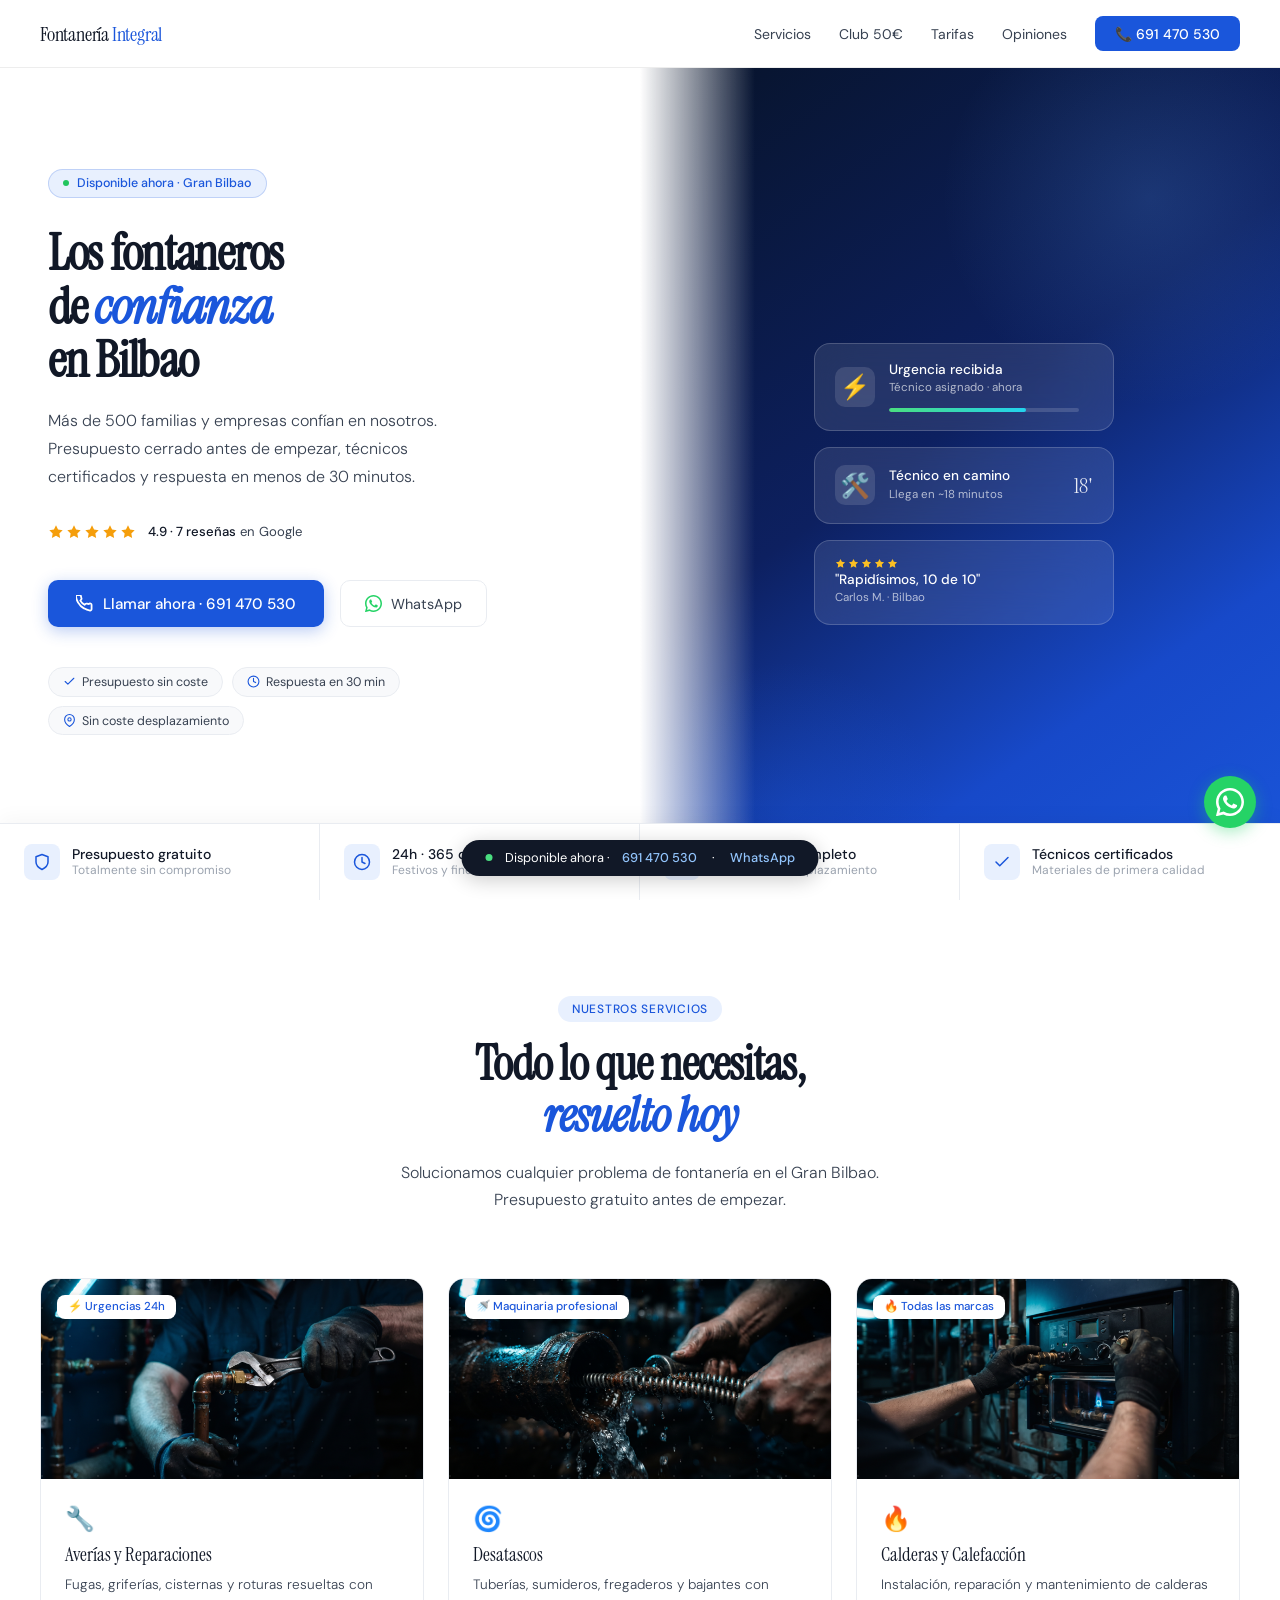
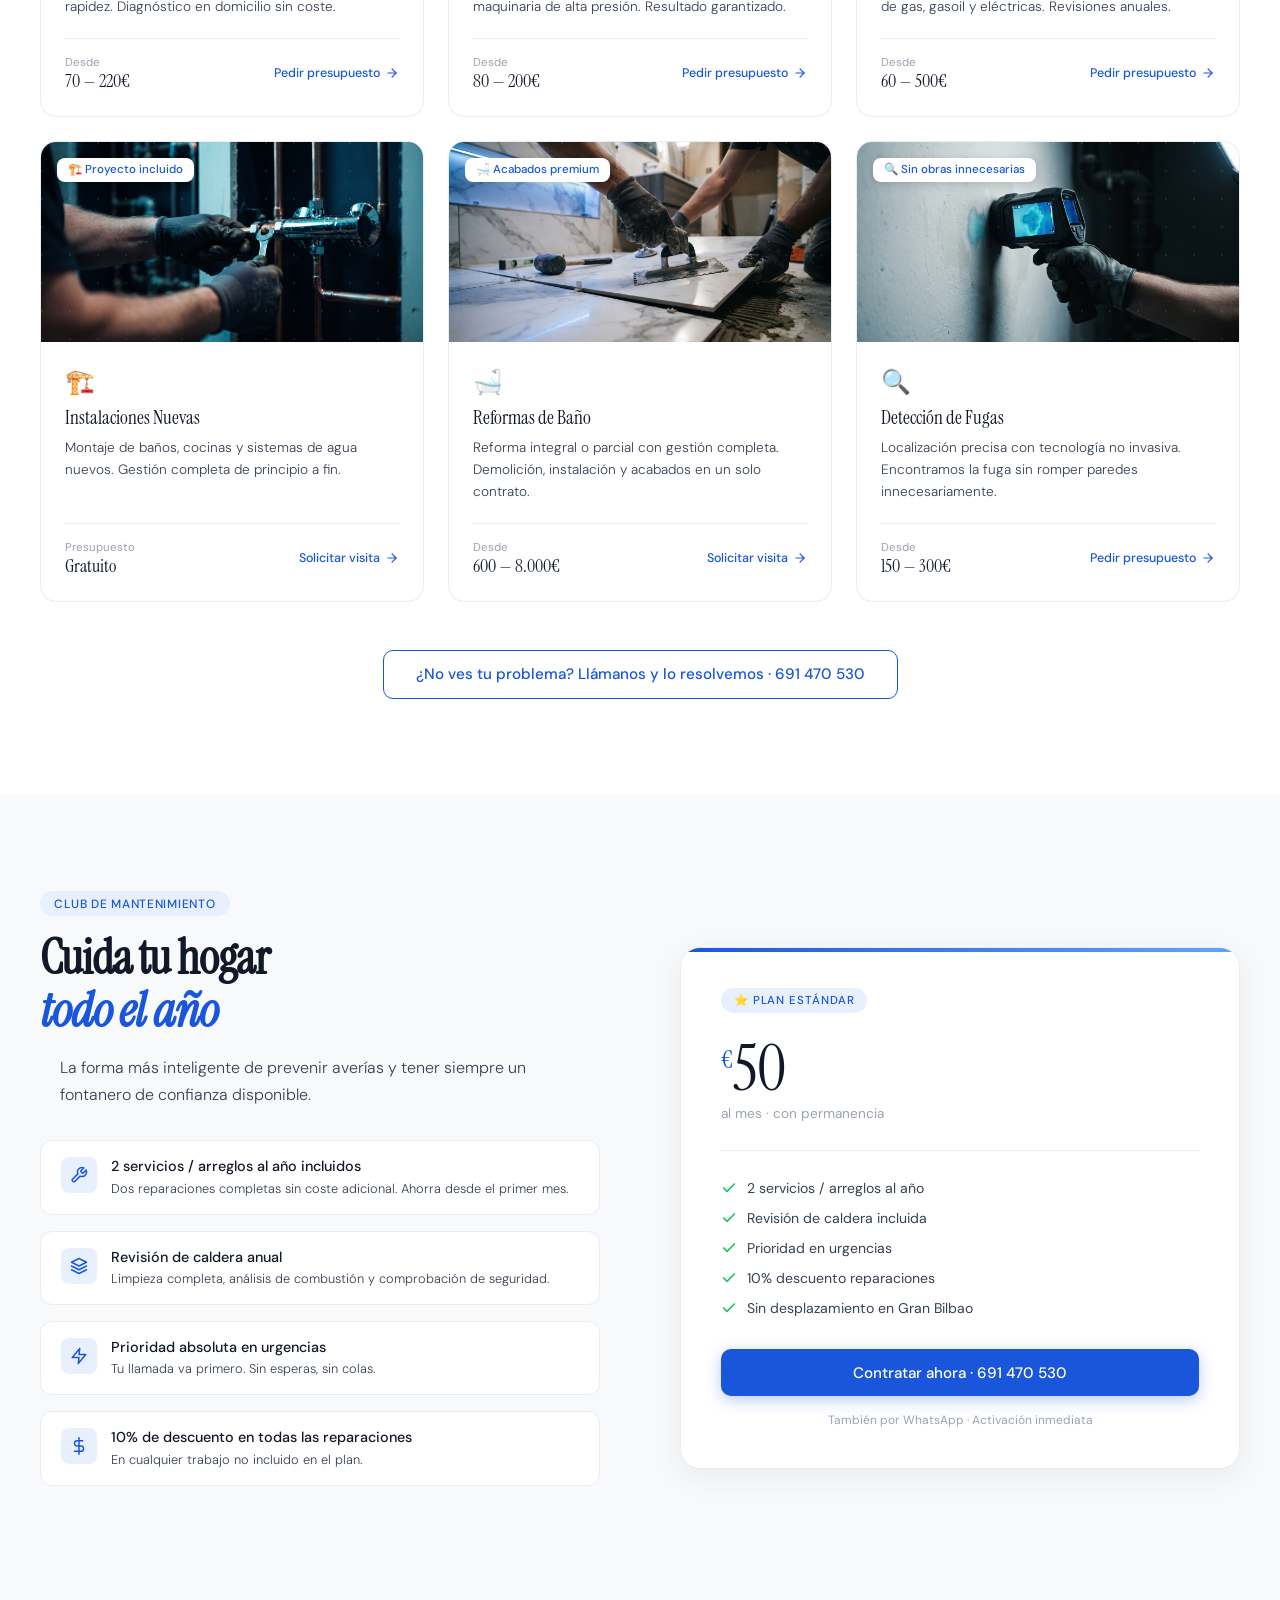
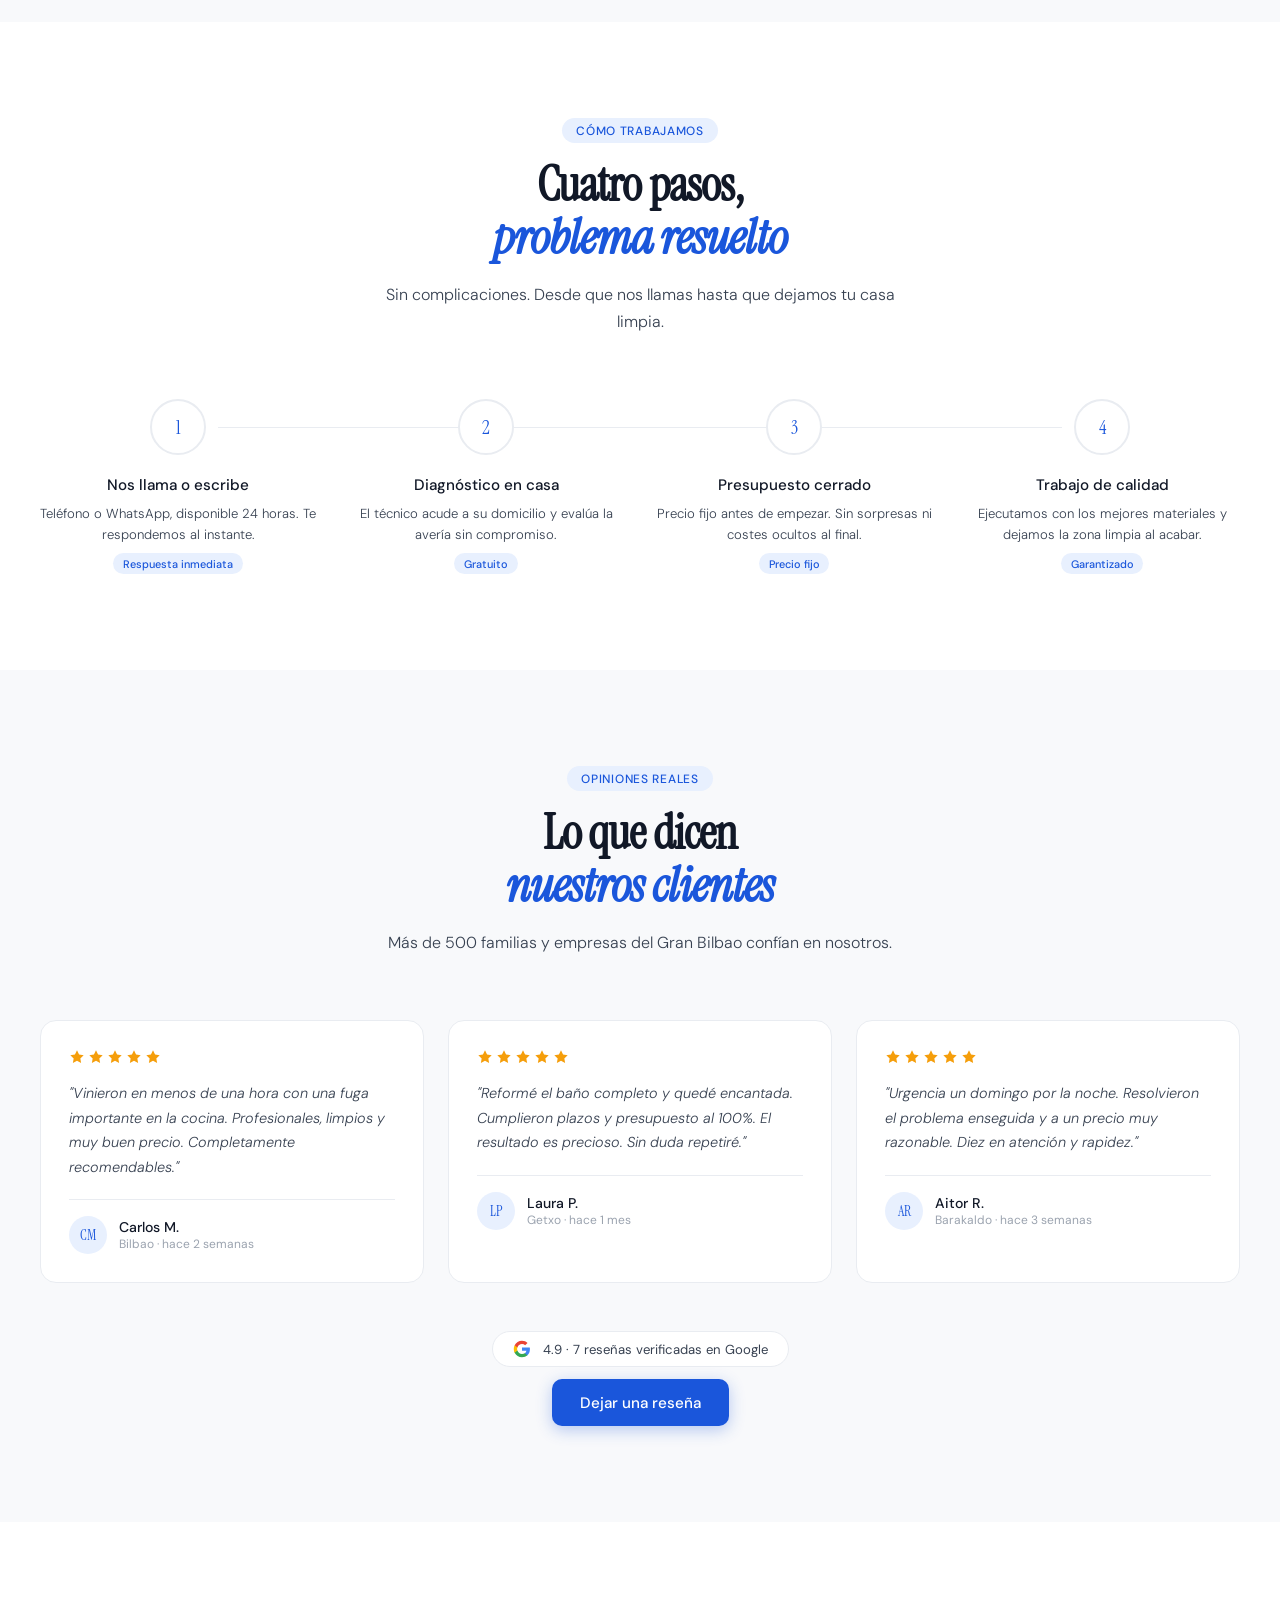
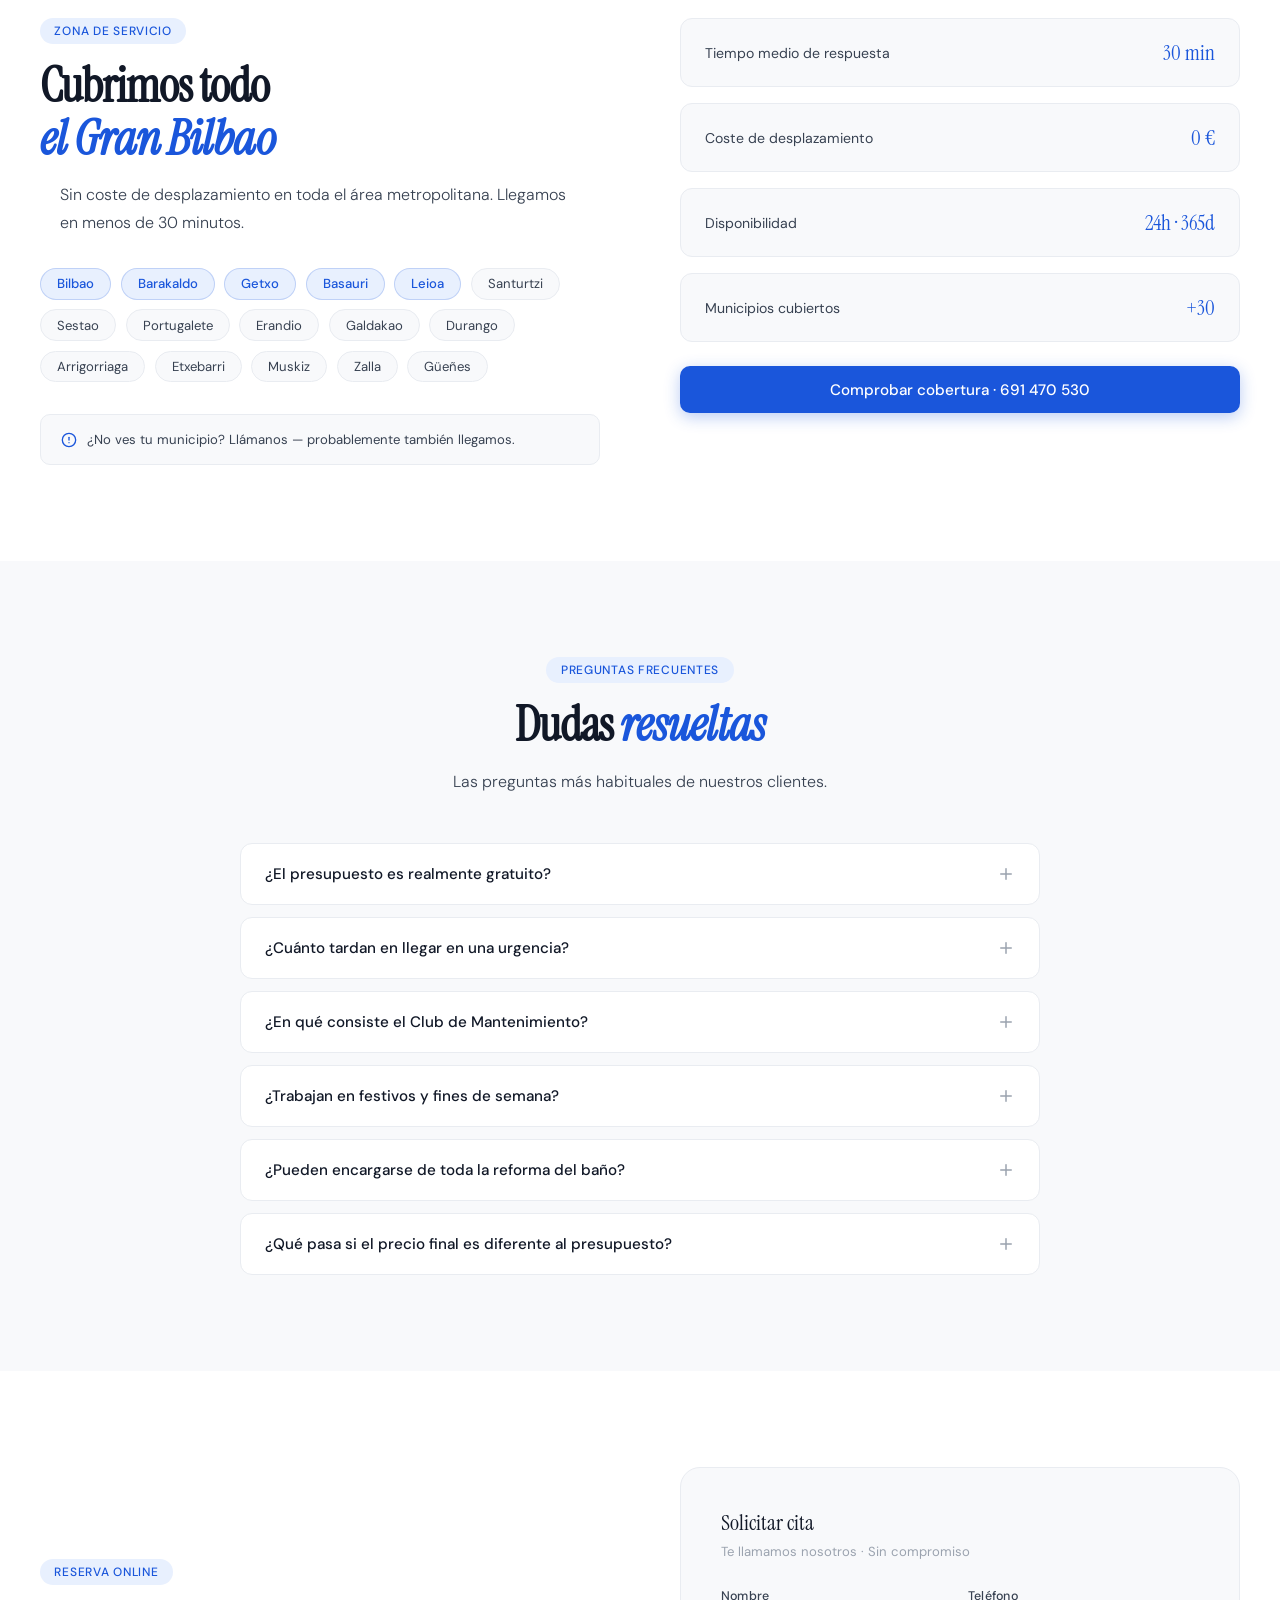
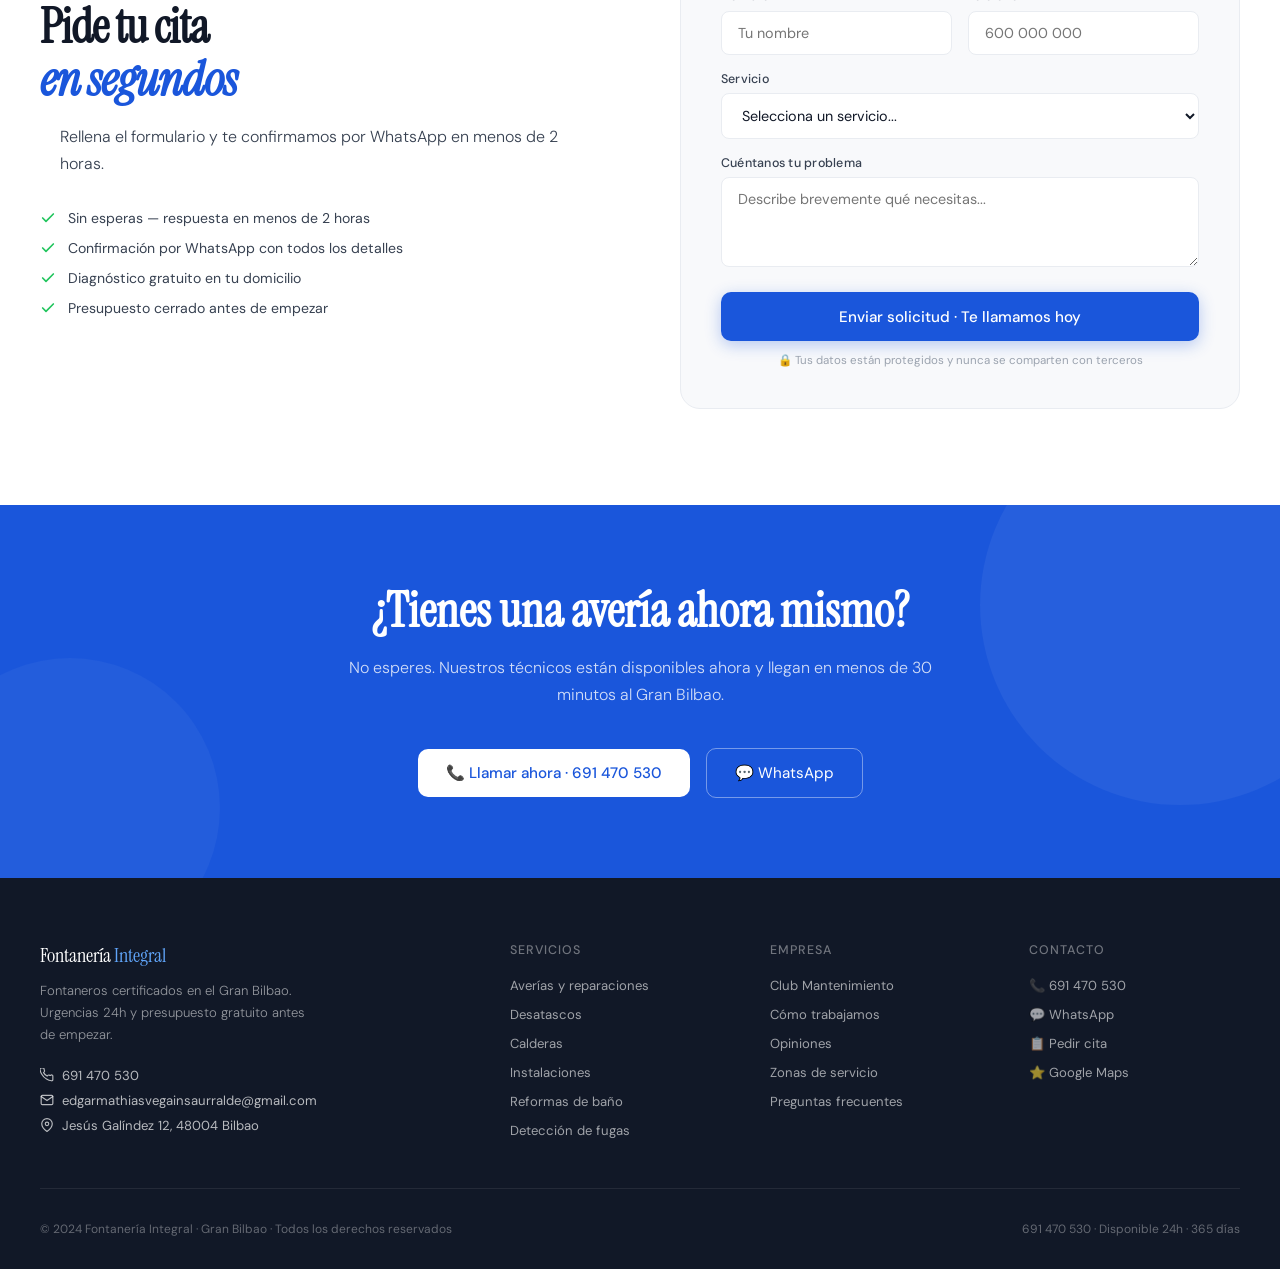
==== commit 533abebc: "update: eliminar referencias a seguro RC y precio cerrado" ====
--- a/fontaneriaintegral (4).html
+++ b/fontaneriaintegral (4).html
@@ -1189,10 +1189,7 @@
         <svg viewBox="0 0 24 24"><path d="M21 10c0 7-9 13-9 13s-9-6-9-13a9 9 0 0118 0z"/><circle cx="12" cy="10" r="3"/></svg>
         Sin coste desplazamiento
       </span>
-      <span class="pill">
-        <svg viewBox="0 0 24 24"><rect x="3" y="11" width="18" height="11" rx="2" ry="2"/><path d="M7 11V7a5 5 0 0110 0v4"/></svg>
-        Precio cerrado
-      </span>
+
     </div>
   </div>
 
@@ -1250,7 +1247,7 @@
       </div>
       <div>
         <div class="strip-title">Presupuesto gratuito</div>
-        <div class="strip-sub">Sin compromiso · Precio cerrado</div>
+        <div class="strip-sub">Totalmente sin compromiso</div>
       </div>
     </div>
     <div class="strip-item">
@@ -1898,7 +1895,7 @@
   <div class="footer-inner">
     <div class="footer-brand">
       <div class="footer-logo">Fontanería <b>Integral</b></div>
-      <p class="footer-desc">Fontaneros certificados en el Gran Bilbao. Urgencias 24h, presupuesto gratuito y precio cerrado antes de empezar.</p>
+      <p class="footer-desc">Fontaneros certificados en el Gran Bilbao. Urgencias 24h y presupuesto gratuito antes de empezar.</p>
       <div class="footer-contact">
         <a href="tel:+34691470530">
           <svg viewBox="0 0 24 24"><path d="M22 16.92v3a2 2 0 01-2.18 2 19.79 19.79 0 01-8.63-3.07A19.5 19.5 0 013.07 10.8a19.79 19.79 0 01-3.07-8.67A2 2 0 012 0h3a2 2 0 012 1.72c.127.96.361 1.903.7 2.81a2 2 0 01-.45 2.11L6.09 7.91a16 16 0 006 6l1.27-1.27a2 2 0 012.11-.45c.907.339 1.85.573 2.81.7A2 2 0 0122 14v2.92z"/></svg>
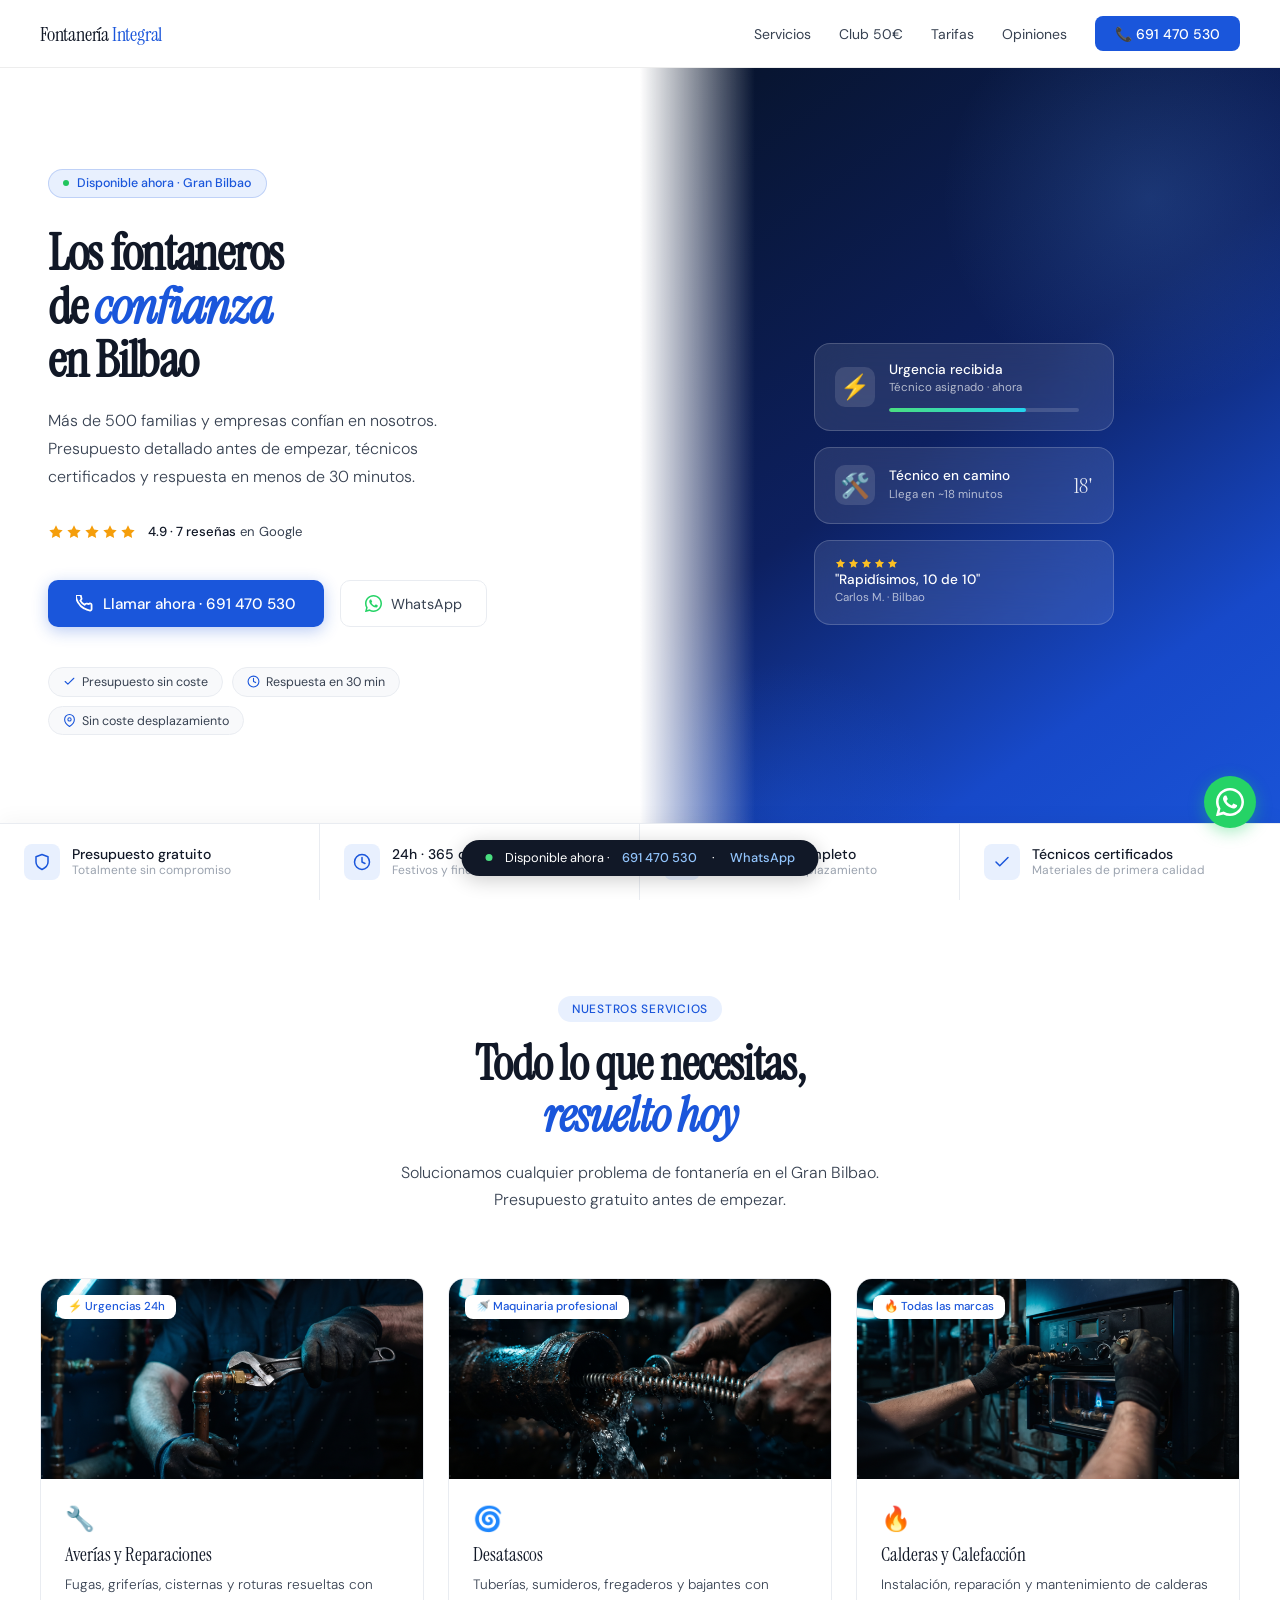
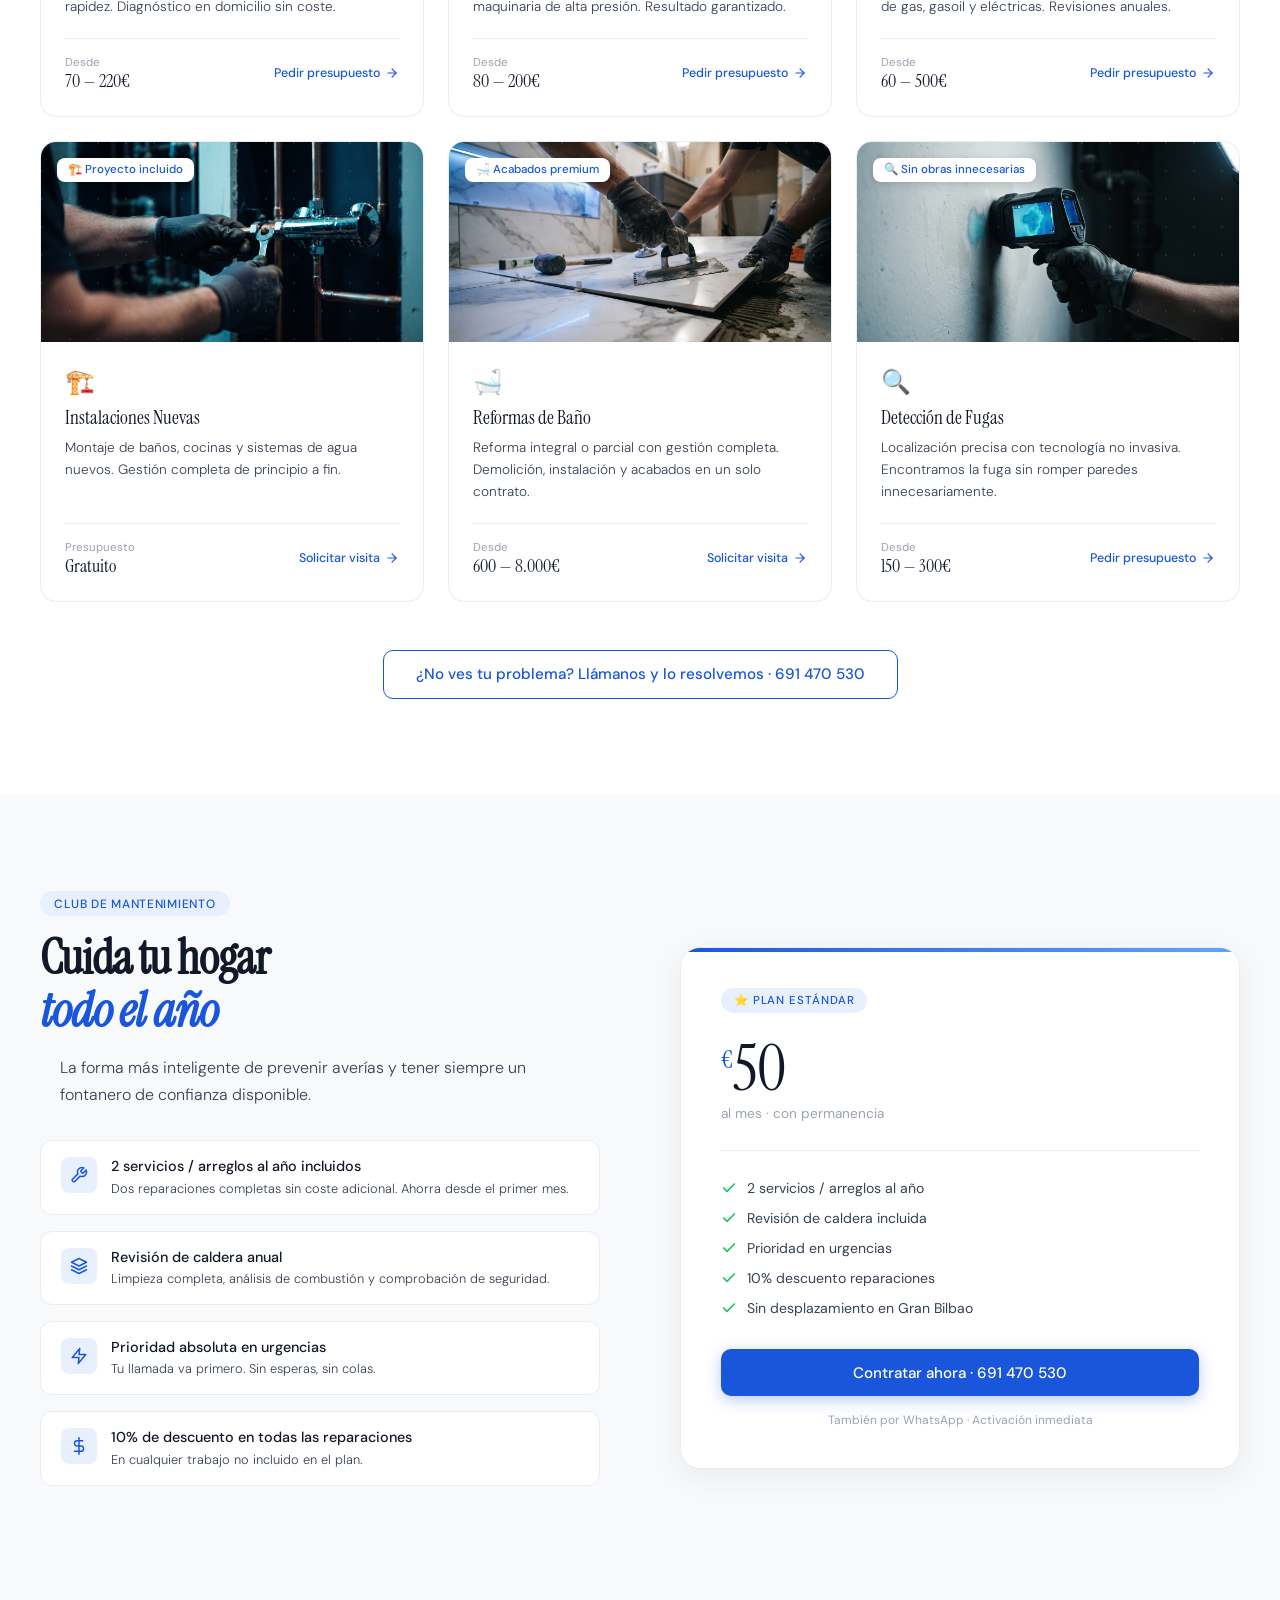
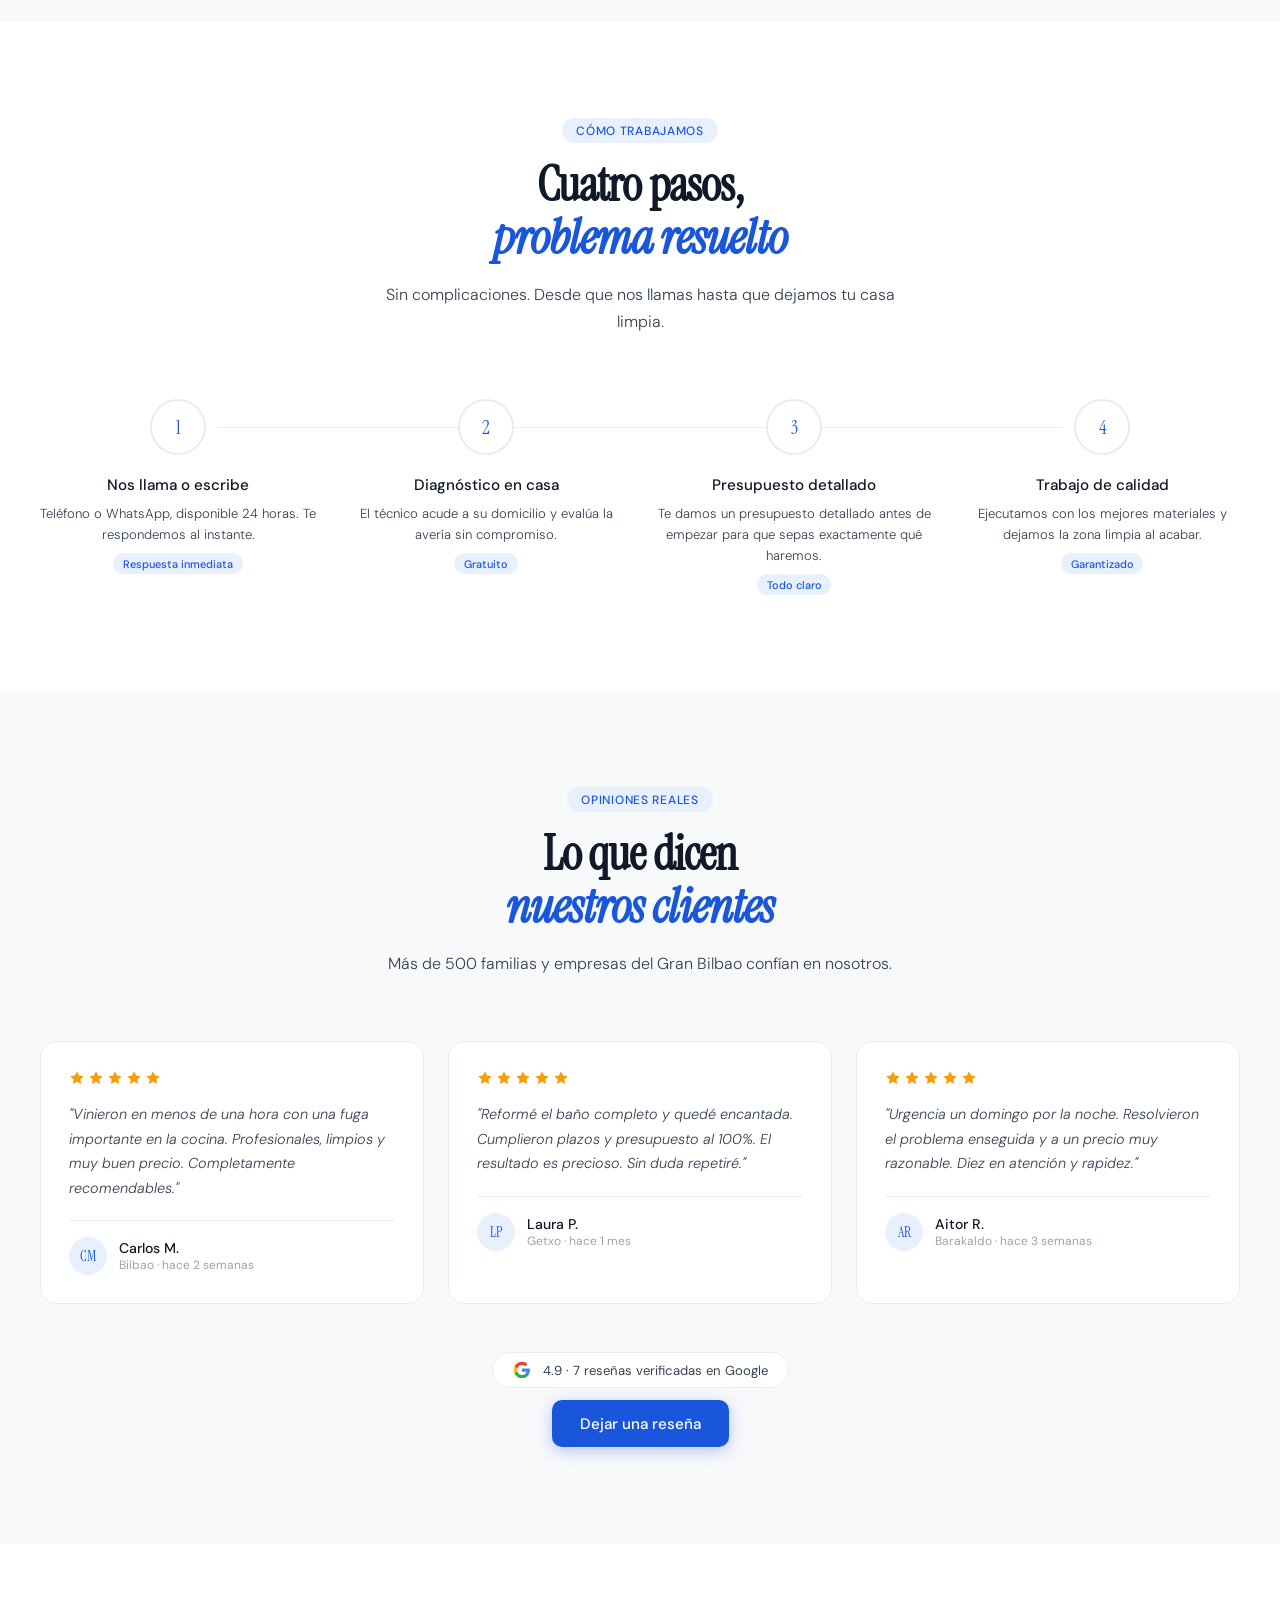
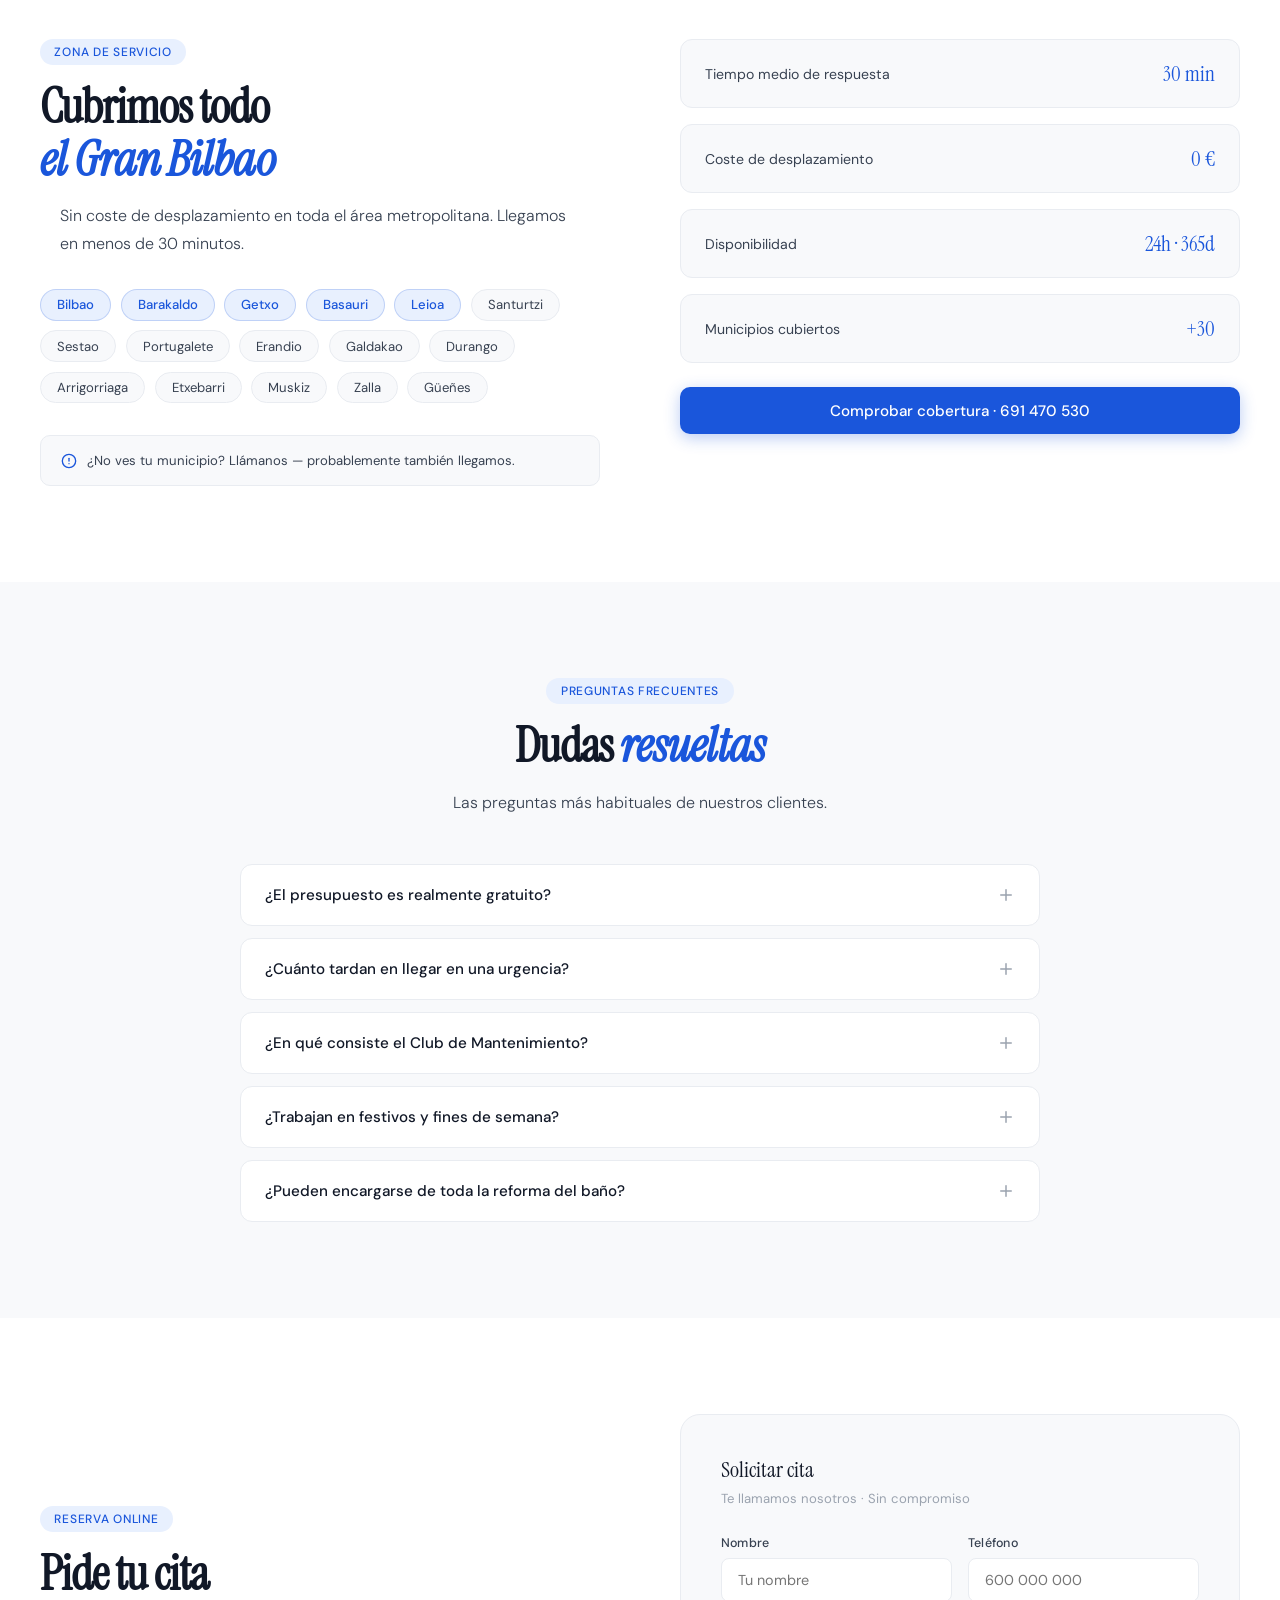
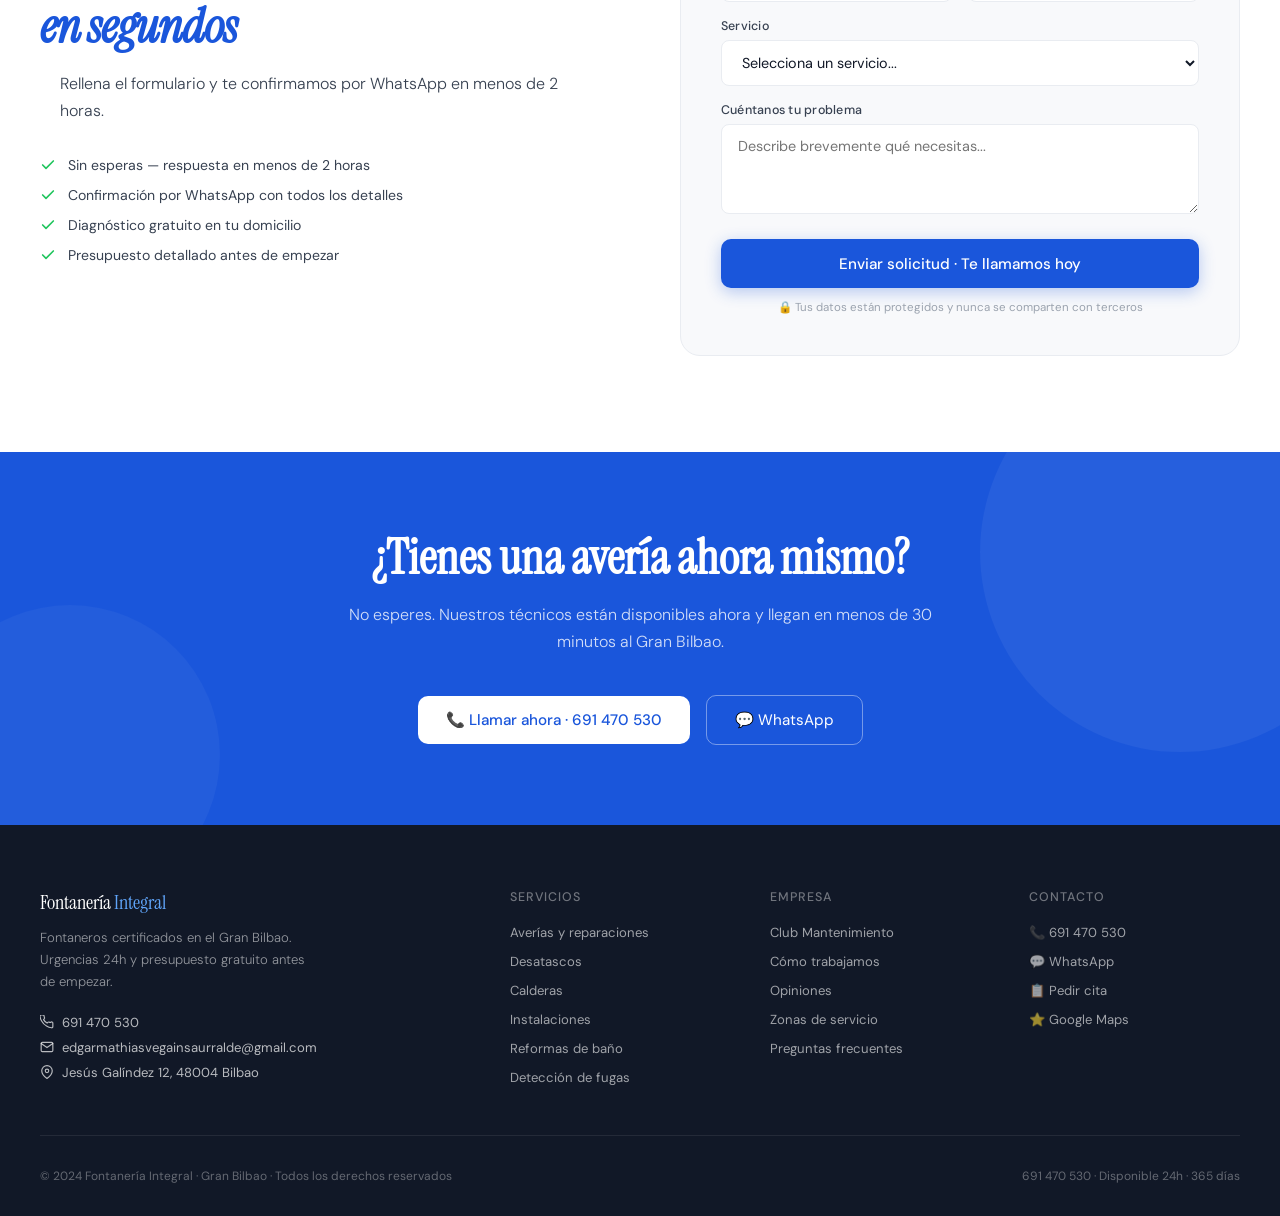
==== commit 568c9369: "update: eliminar y reemplazar textos de presupuesto cerrado y la pregunta del FAQ" ====
--- a/fontaneriaintegral (4).html
+++ b/fontaneriaintegral (4).html
@@ -1149,7 +1149,7 @@
     </h1>
 
     <p class="hero-sub">
-      Más de 500 familias y empresas confían en nosotros. Presupuesto cerrado antes de empezar, técnicos certificados y respuesta en menos de 30 minutos.
+      Más de 500 familias y empresas confían en nosotros. Presupuesto detallado antes de empezar, técnicos certificados y respuesta en menos de 30 minutos.
     </p>
 
     <div class="hero-reviews">
@@ -1595,9 +1595,9 @@
     </div>
     <div class="step">
       <div class="step-num">3</div>
-      <div class="step-title">Presupuesto cerrado</div>
-      <p class="step-desc">Precio fijo antes de empezar. Sin sorpresas ni costes ocultos al final.</p>
-      <span class="step-badge">Precio fijo</span>
+      <div class="step-title">Presupuesto detallado</div>
+      <p class="step-desc">Te damos un presupuesto detallado antes de empezar para que sepas exactamente qué haremos.</p>
+      <span class="step-badge">Todo claro</span>
     </div>
     <div class="step">
       <div class="step-num">4</div>
@@ -1756,7 +1756,7 @@
           <svg viewBox="0 0 24 24"><line x1="12" y1="5" x2="12" y2="19"/><line x1="5" y1="12" x2="19" y2="12"/></svg>
         </button>
         <div class="faq-a">
-          <div class="faq-a-inner">Sí, completamente. Nuestro técnico acude a su domicilio, evalúa el problema y le entrega un presupuesto cerrado sin ningún coste ni compromiso.</div>
+          <div class="faq-a-inner">Sí, completamente. Nuestro técnico acude a su domicilio, evalúa el problema y le entrega un presupuesto detallado sin ningún coste ni compromiso.</div>
         </div>
       </div>
       <div class="faq-item">
@@ -1793,15 +1793,6 @@
         </button>
         <div class="faq-a">
           <div class="faq-a-inner">Sí, realizamos la reforma integral: demolición, fontanería, electricidad básica, alicatado, instalación de sanitarios y acabados finales. Todo en un solo contrato.</div>
-        </div>
-      </div>
-      <div class="faq-item">
-        <button class="faq-q">
-          ¿Qué pasa si el precio final es diferente al presupuesto?
-          <svg viewBox="0 0 24 24"><line x1="12" y1="5" x2="12" y2="19"/><line x1="5" y1="12" x2="19" y2="12"/></svg>
-        </button>
-        <div class="faq-a">
-          <div class="faq-a-inner">No pasa. El presupuesto es cerrado — el precio que aceptas es el precio final. Si durante el trabajo surge algo imprevisto, te lo comunicamos antes de continuar y decides.</div>
         </div>
       </div>
     </div>
@@ -1830,7 +1821,7 @@
         </div>
         <div class="cita-punto">
           <svg viewBox="0 0 24 24"><polyline points="20 6 9 17 4 12"/></svg>
-          Presupuesto cerrado antes de empezar
+          Presupuesto detallado antes de empezar
         </div>
       </div>
     </div>
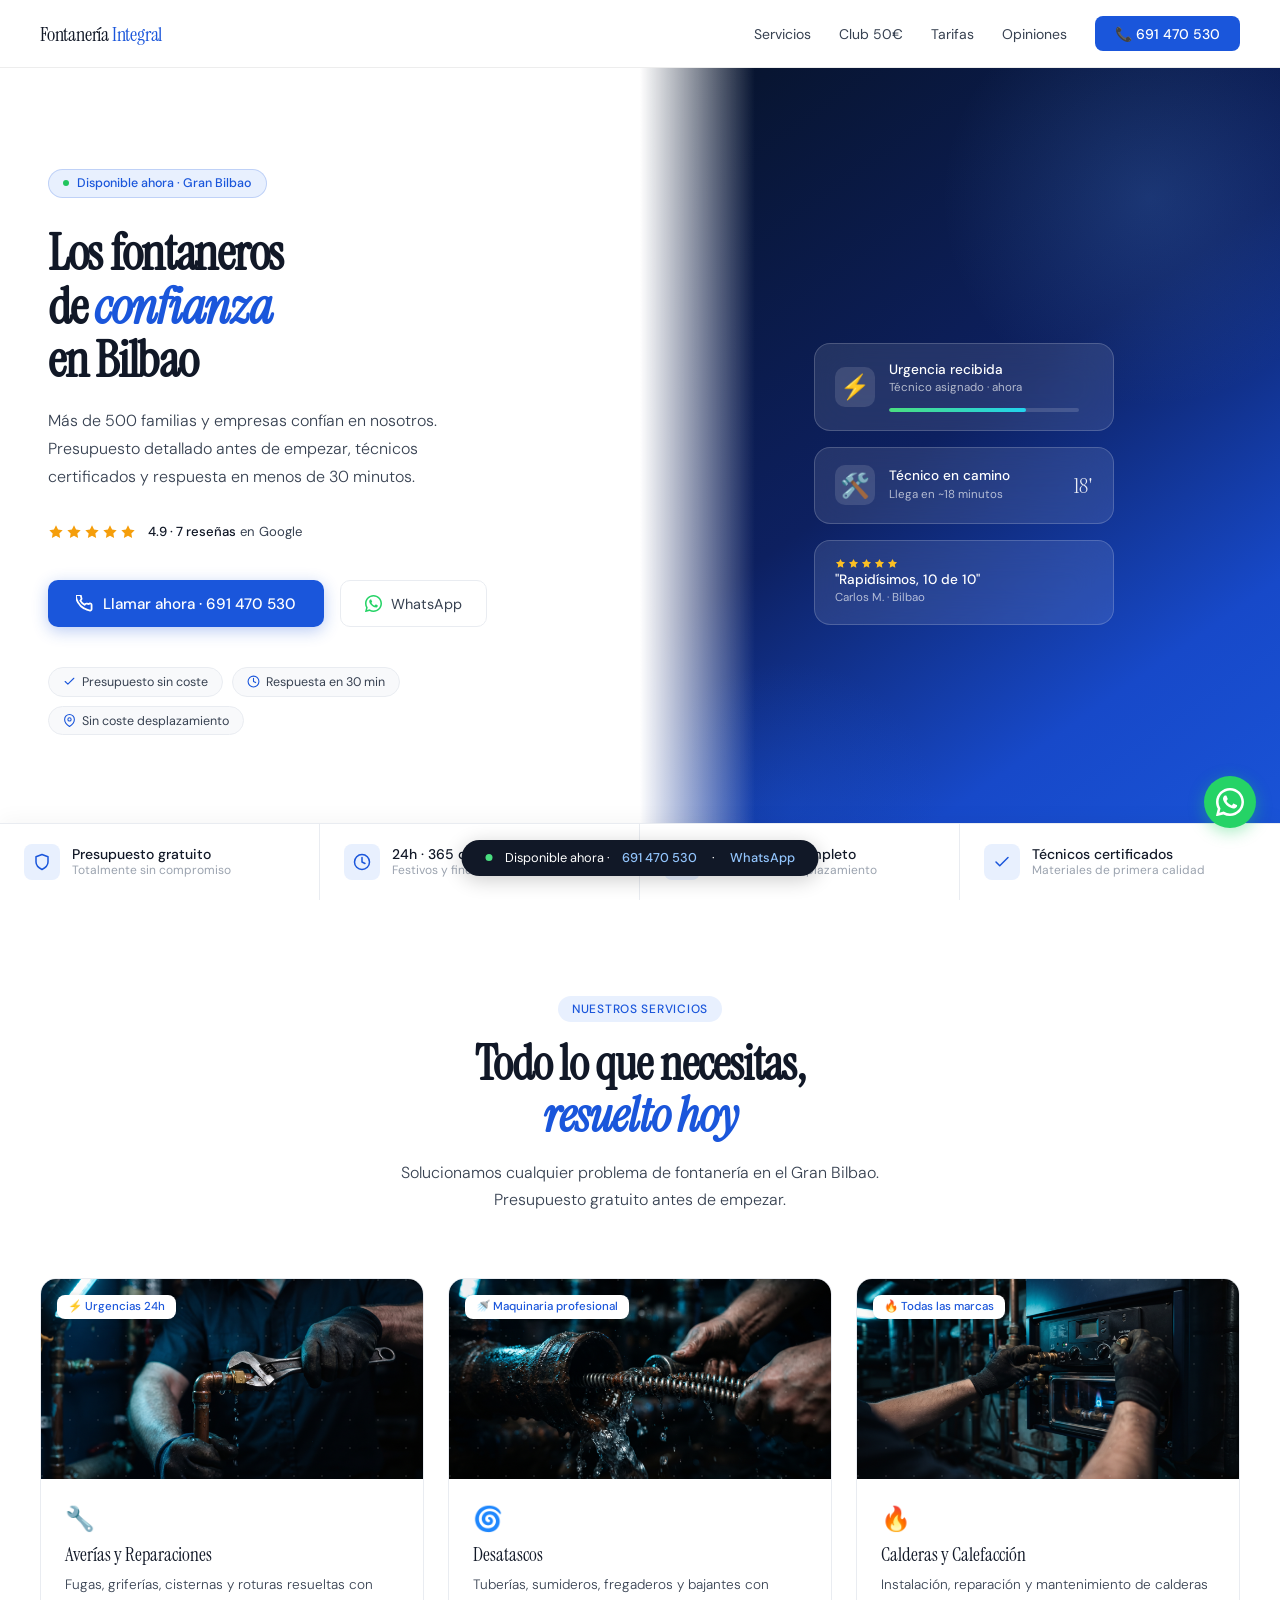
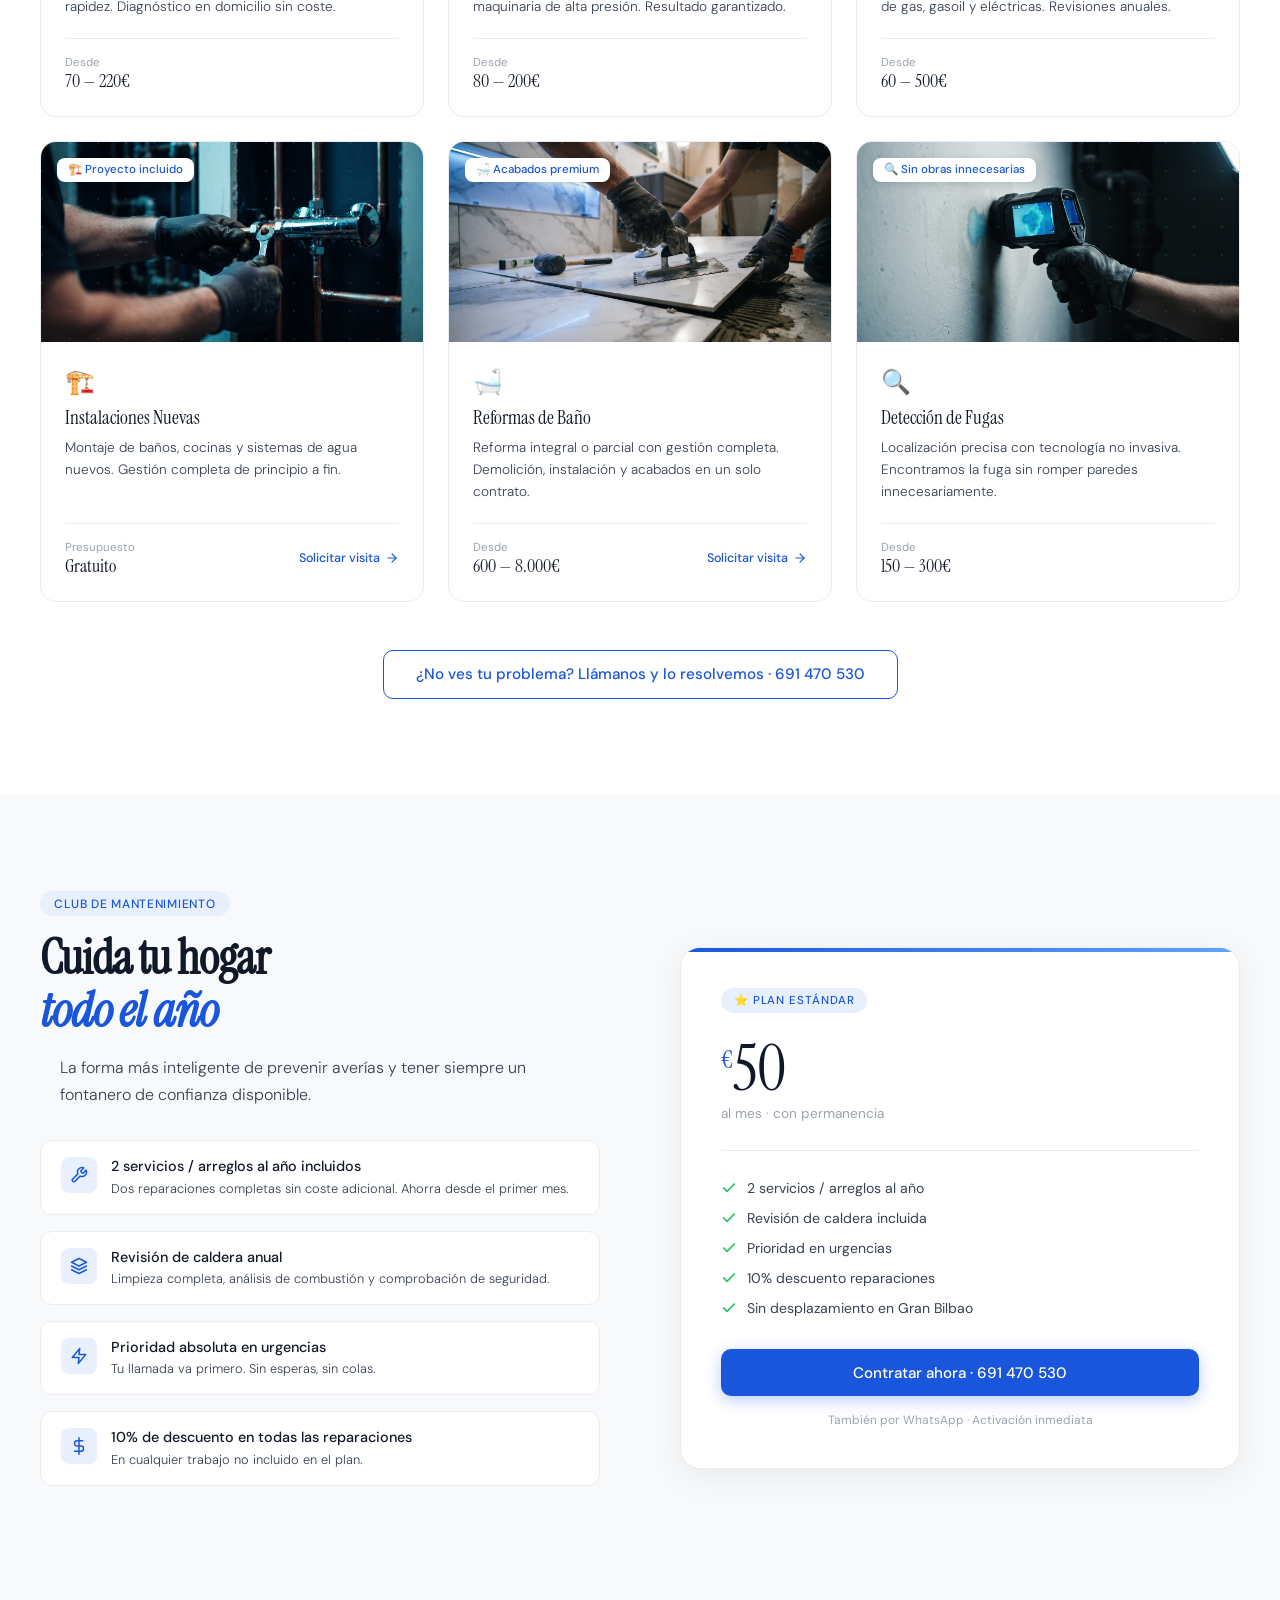
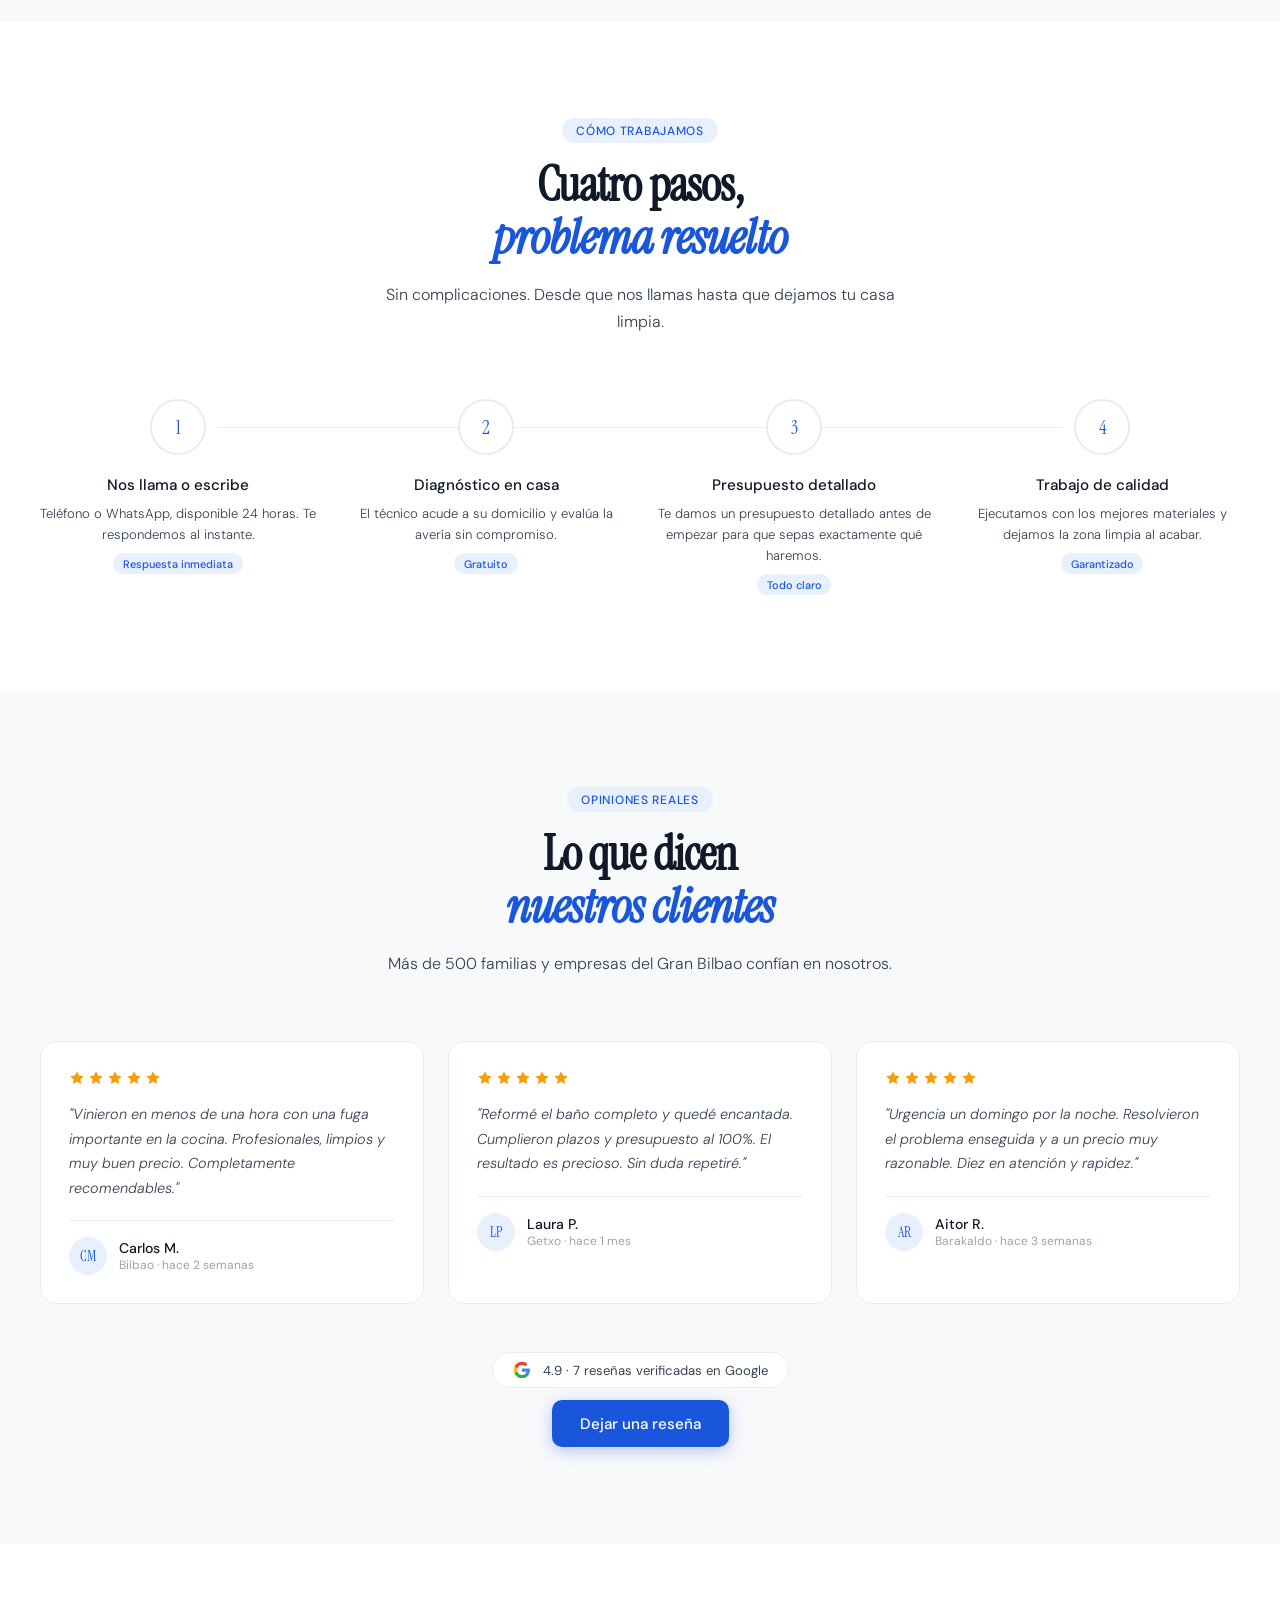
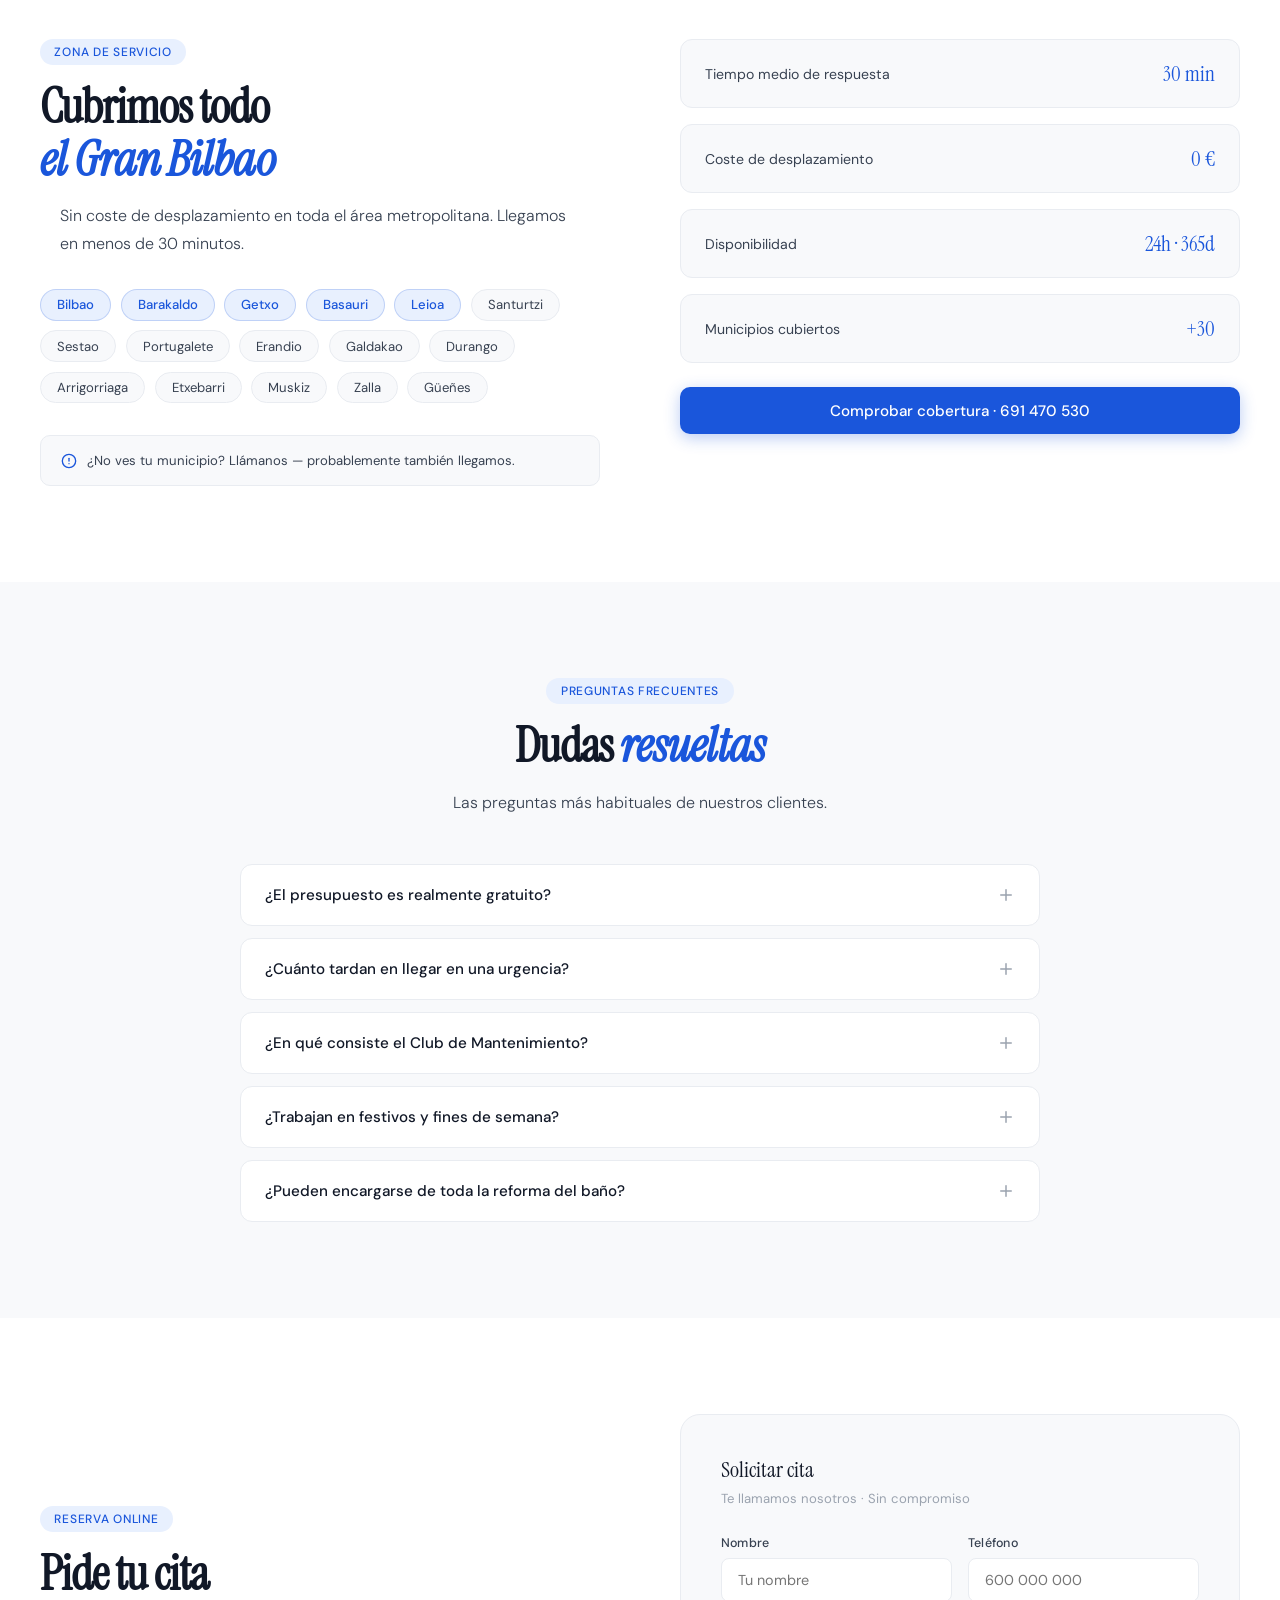
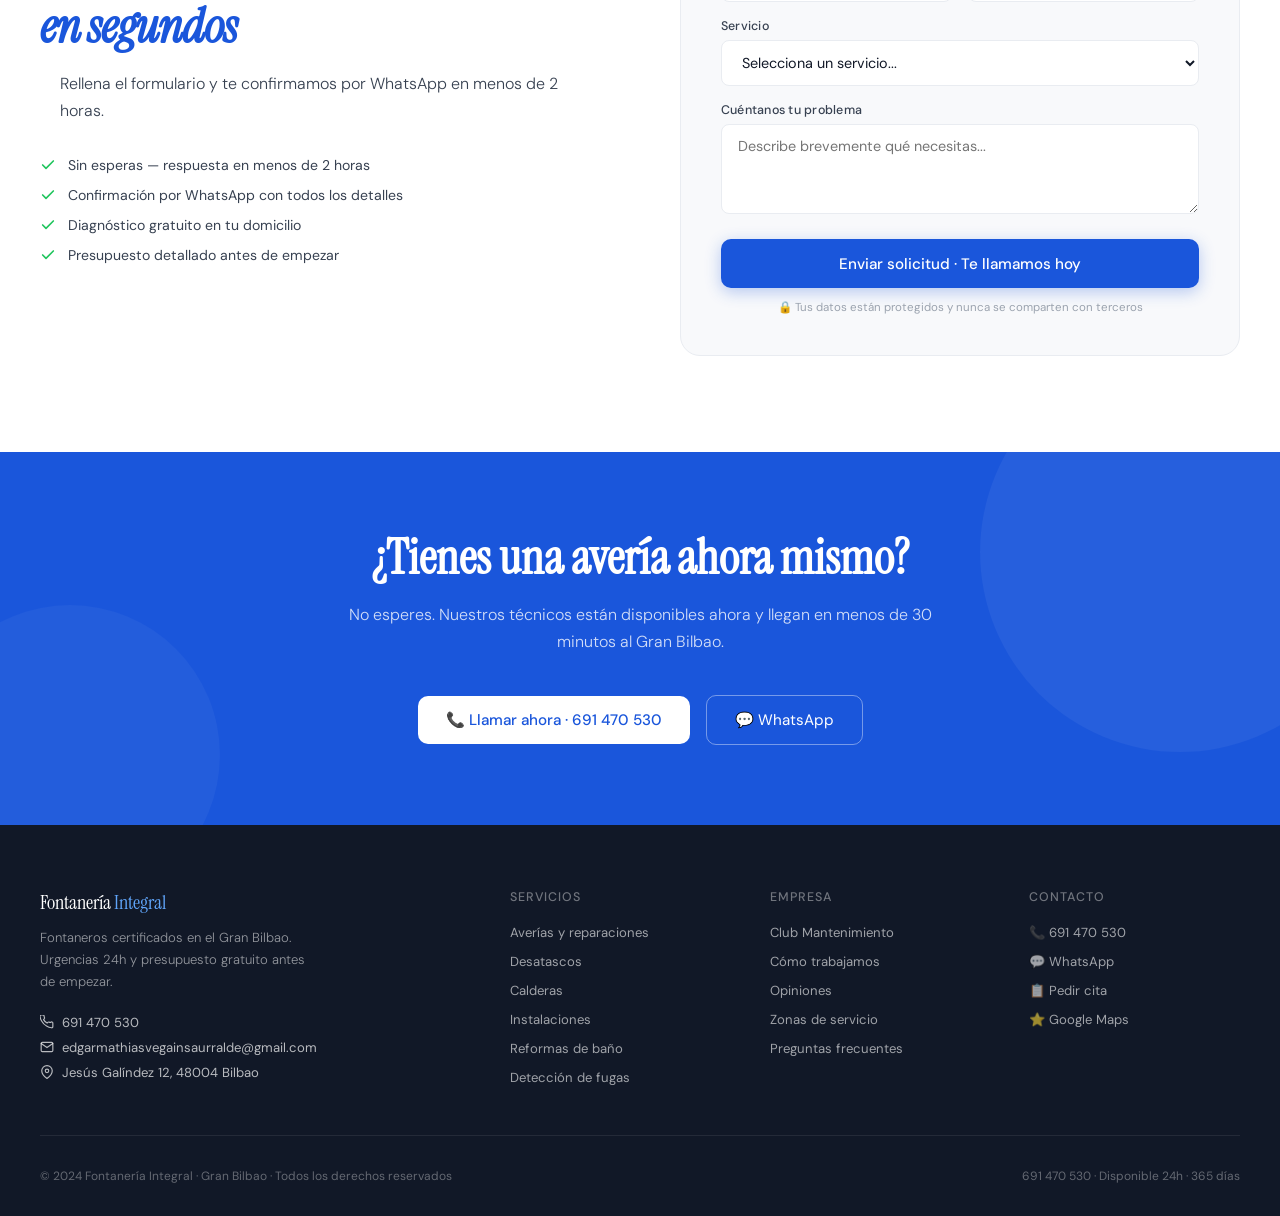
==== commit c15f2165: "update: mover pedir presupuesto de las tarjetas a un boton flotante" ====
--- a/fontaneriaintegral (4).html
+++ b/fontaneriaintegral (4).html
@@ -1,4 +1,4 @@
-<!DOCTYPE html>
+﻿<!DOCTYPE html>
 <html lang="es">
 <head>
 <meta charset="UTF-8">
@@ -1326,10 +1326,7 @@
             <div class="price-label">Desde</div>
             <div class="price-val">70 — 220€</div>
           </div>
-          <span class="svc-cta">
-            Pedir presupuesto
-            <svg viewBox="0 0 24 24"><line x1="5" y1="12" x2="19" y2="12"/><polyline points="12 5 19 12 12 19"/></svg>
-          </span>
+          
         </div>
       </div>
     </a>
@@ -1354,10 +1351,7 @@
             <div class="price-label">Desde</div>
             <div class="price-val">80 — 200€</div>
           </div>
-          <span class="svc-cta">
-            Pedir presupuesto
-            <svg viewBox="0 0 24 24"><line x1="5" y1="12" x2="19" y2="12"/><polyline points="12 5 19 12 12 19"/></svg>
-          </span>
+          
         </div>
       </div>
     </a>
@@ -1382,10 +1376,7 @@
             <div class="price-label">Desde</div>
             <div class="price-val">60 — 500€</div>
           </div>
-          <span class="svc-cta">
-            Pedir presupuesto
-            <svg viewBox="0 0 24 24"><line x1="5" y1="12" x2="19" y2="12"/><polyline points="12 5 19 12 12 19"/></svg>
-          </span>
+          
         </div>
       </div>
     </a>
@@ -1470,10 +1461,7 @@
             <div class="price-label">Desde</div>
             <div class="price-val">150 — 300€</div>
           </div>
-          <span class="svc-cta">
-            Pedir presupuesto
-            <svg viewBox="0 0 24 24"><line x1="5" y1="12" x2="19" y2="12"/><polyline points="12 5 19 12 12 19"/></svg>
-          </span>
+          
         </div>
       </div>
     </a>
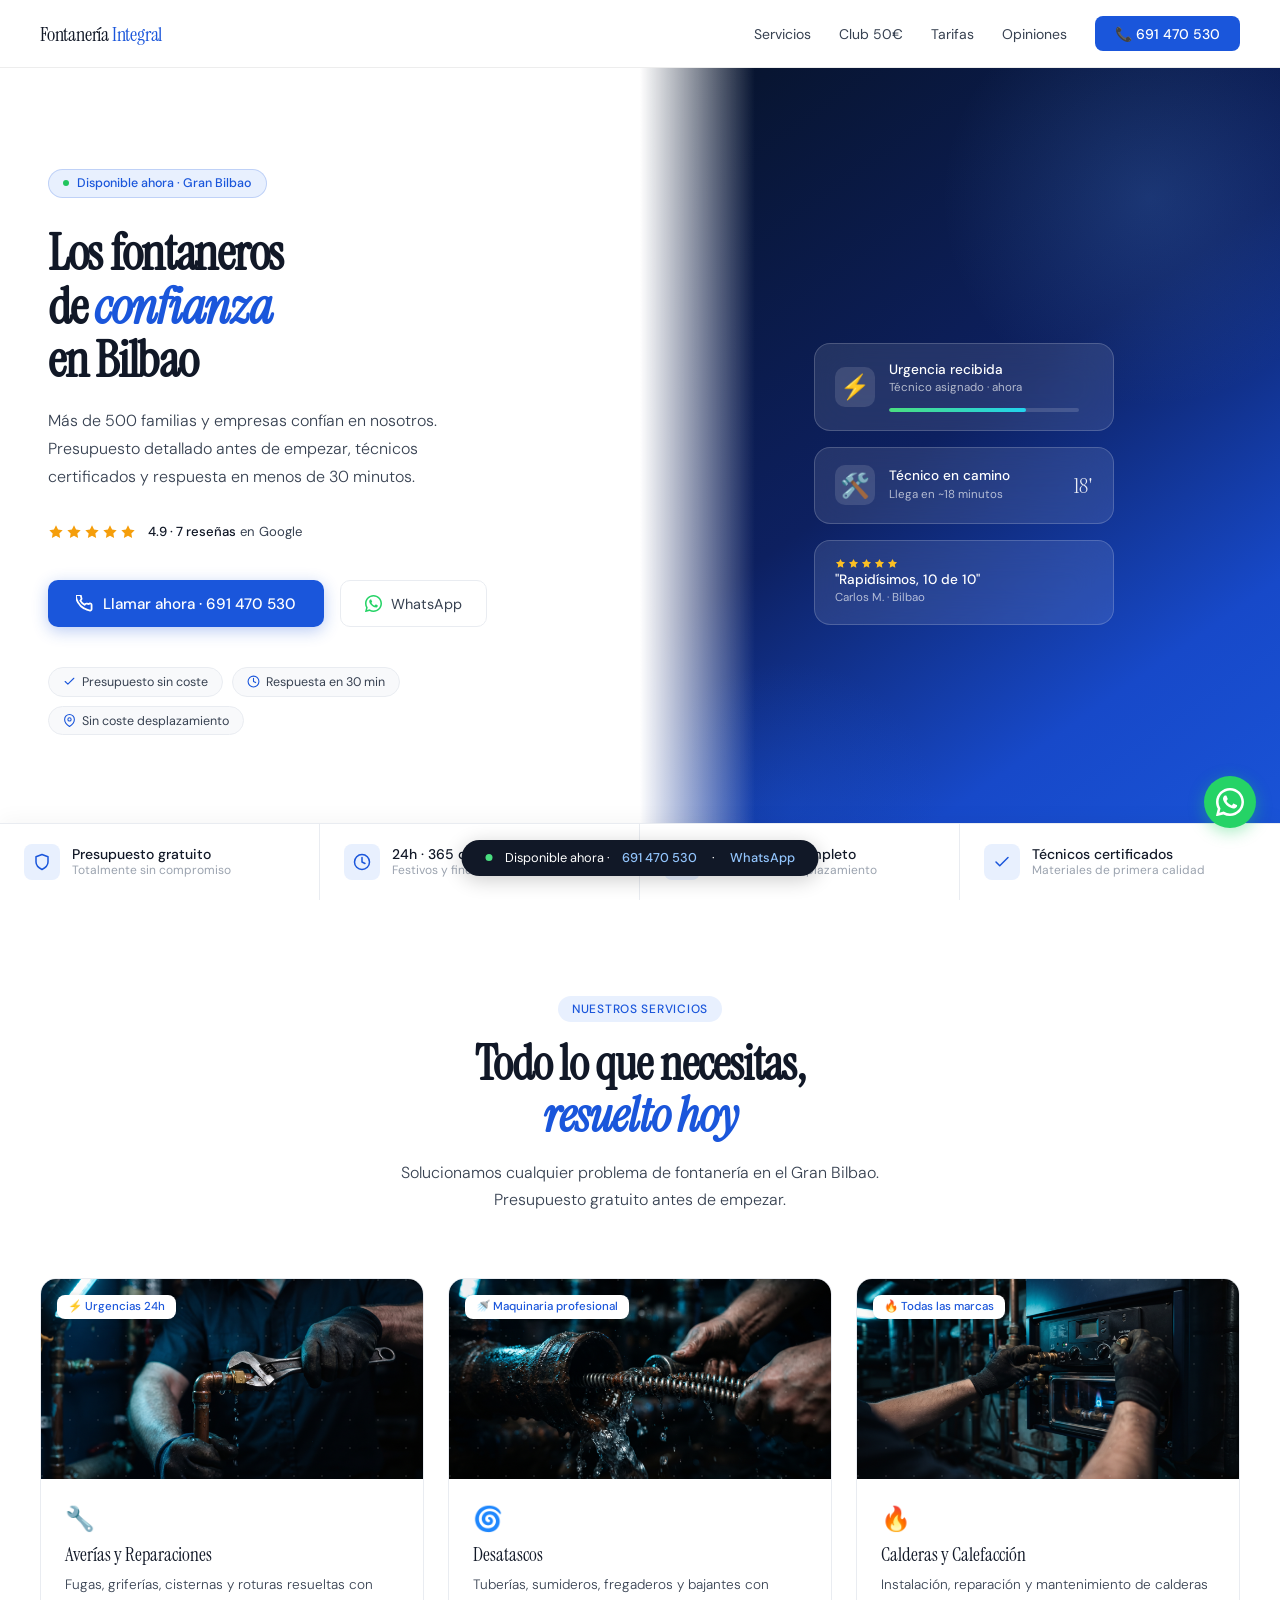
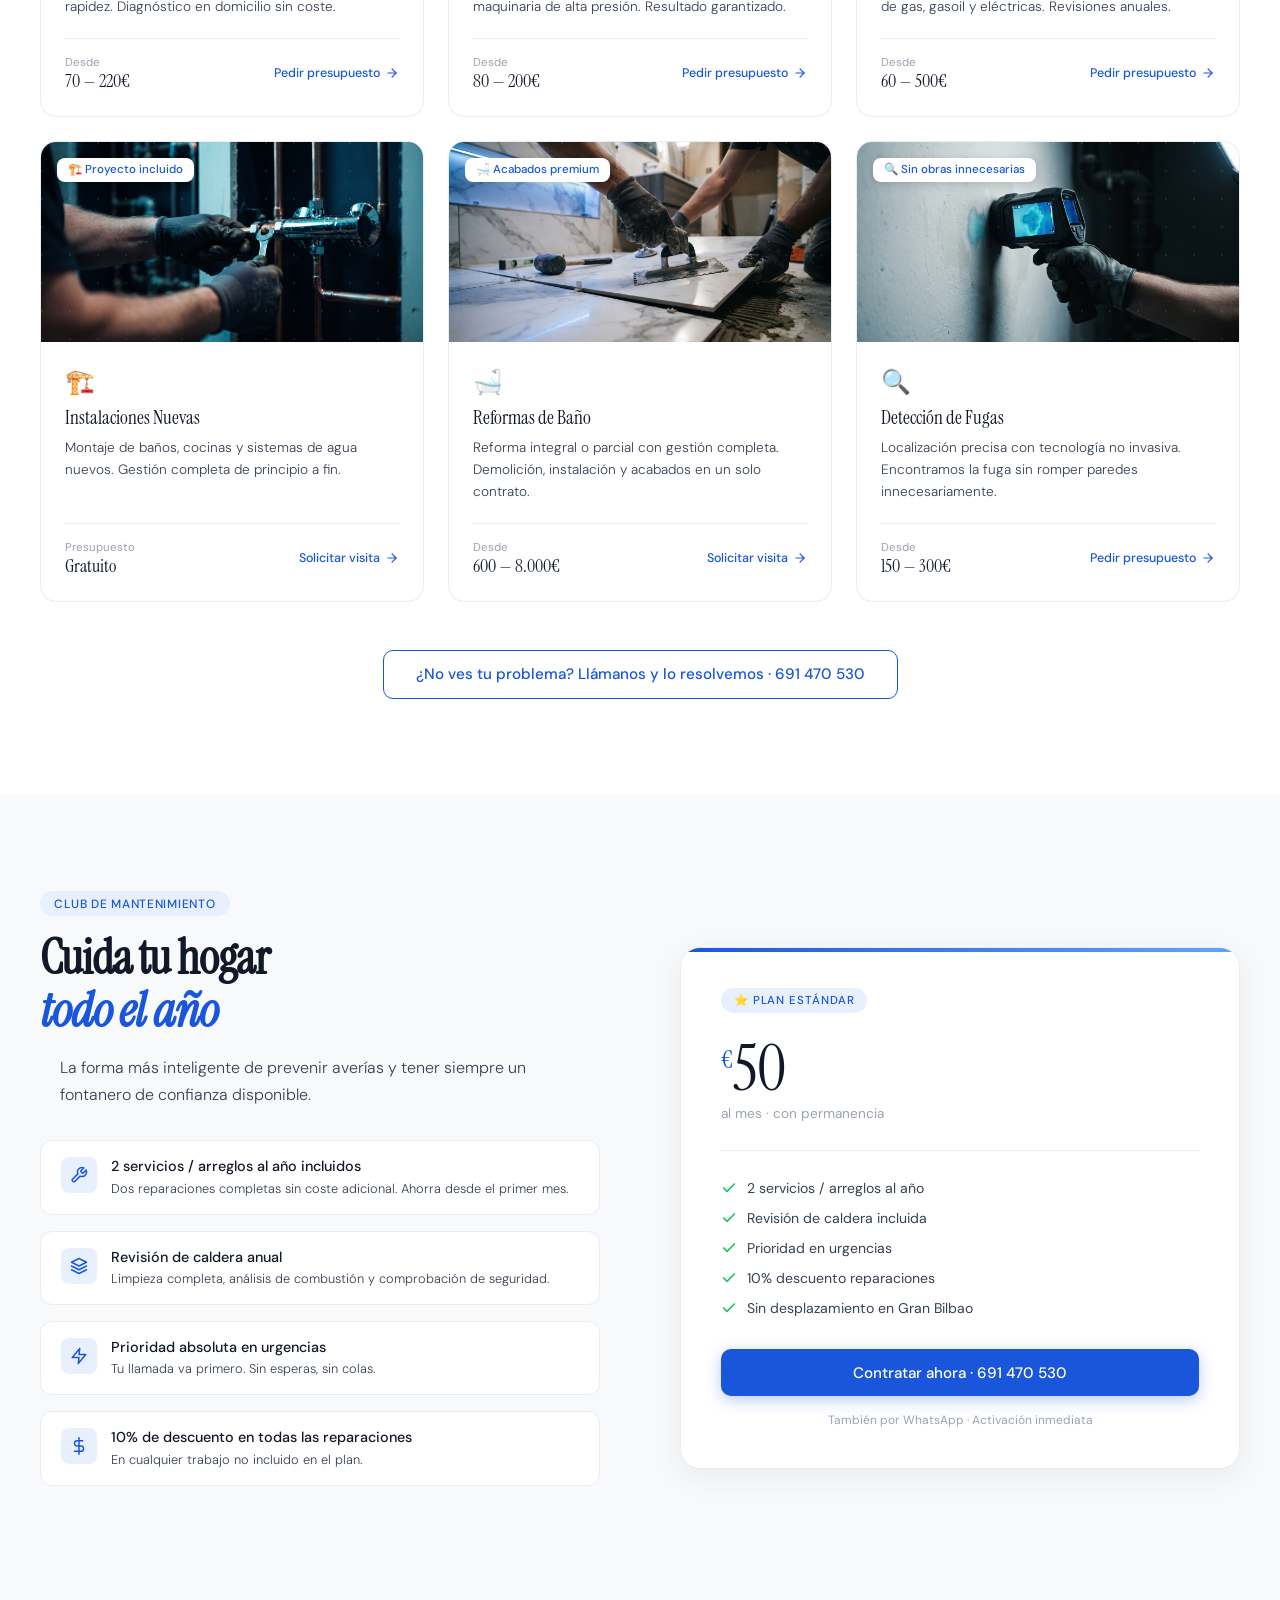
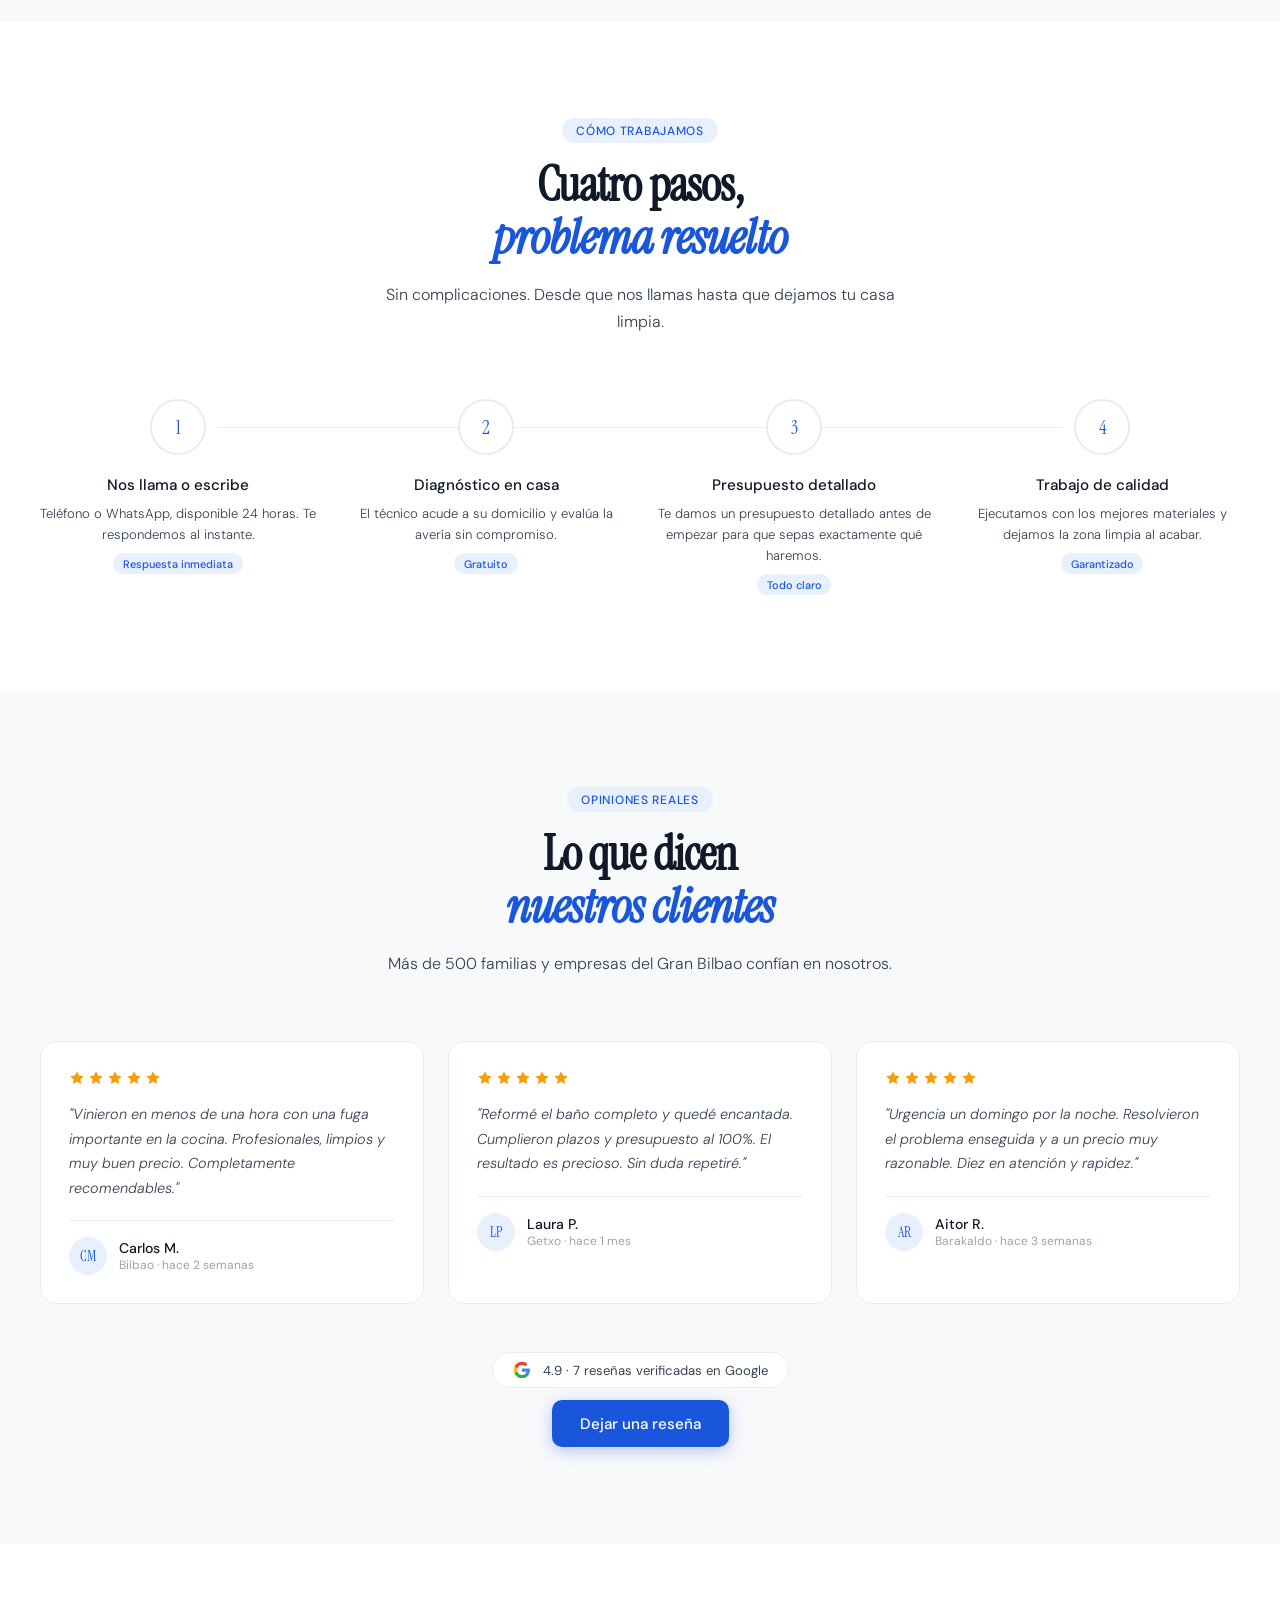
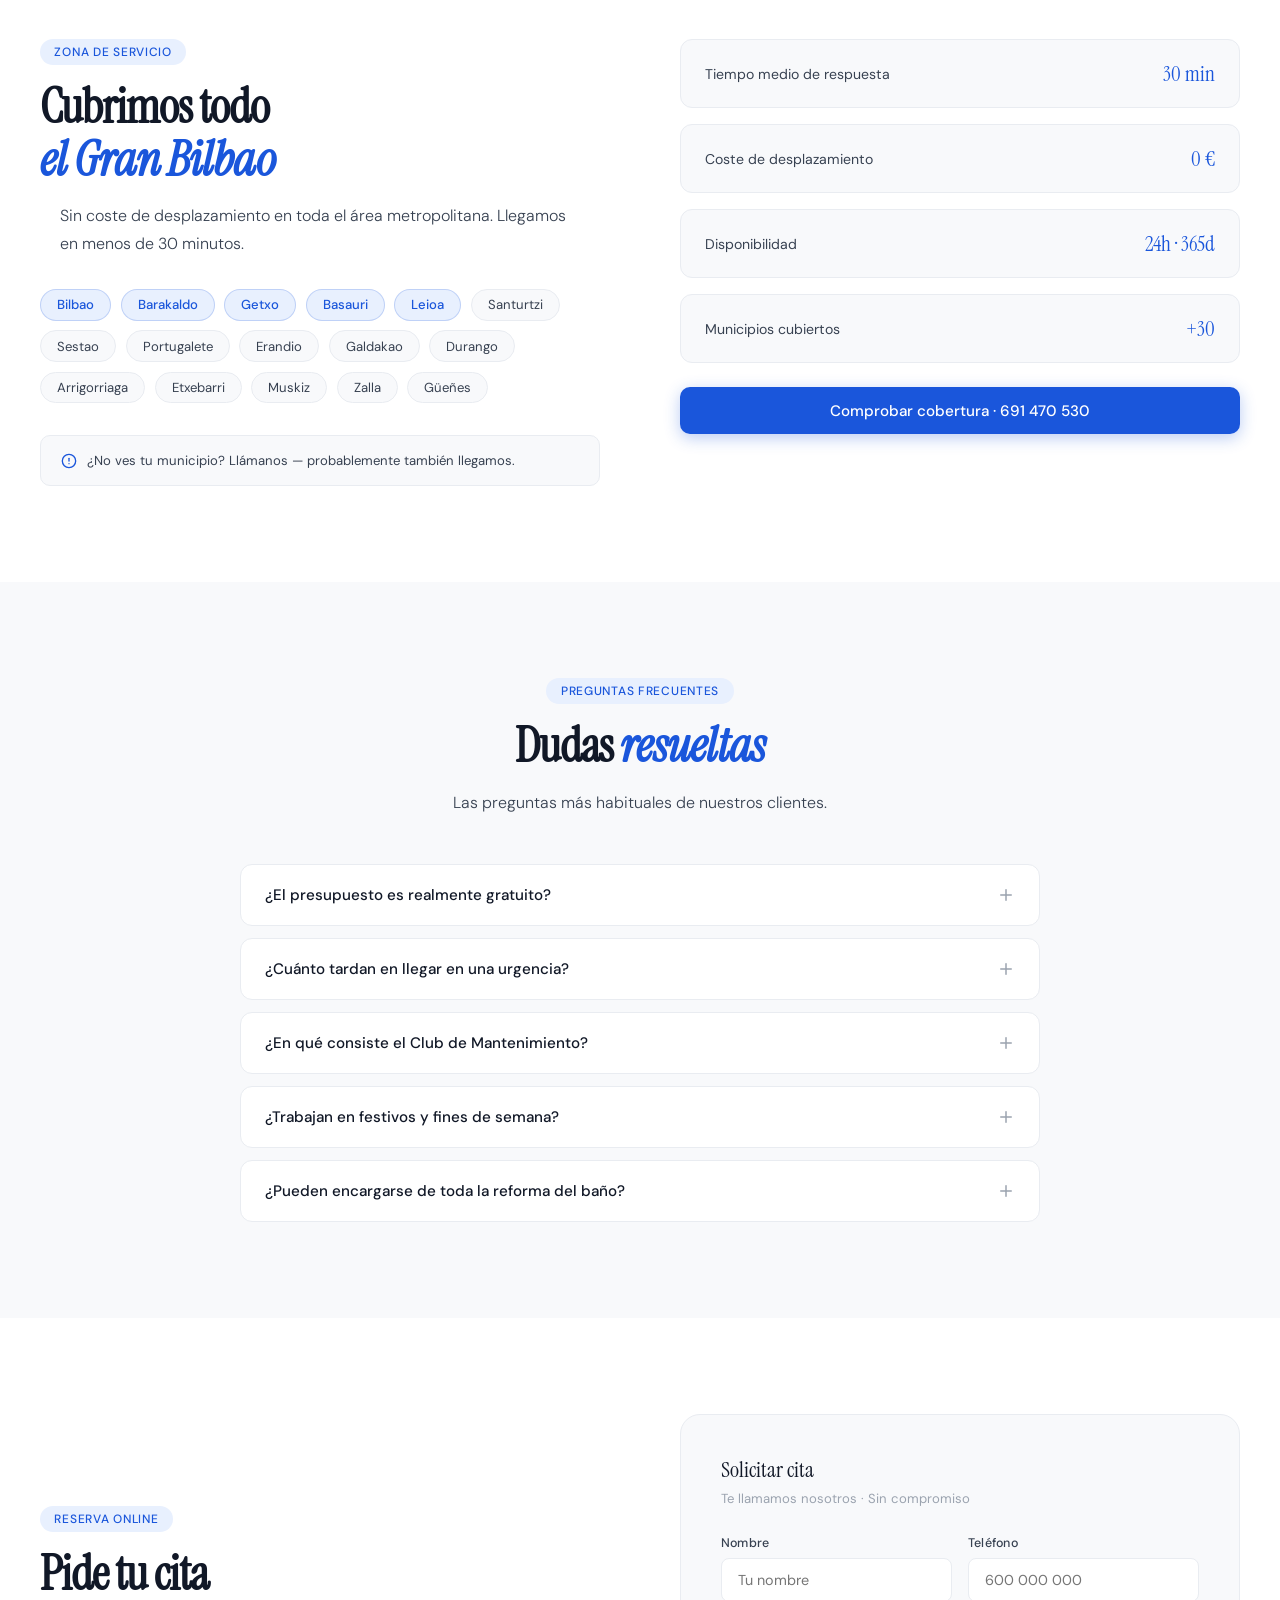
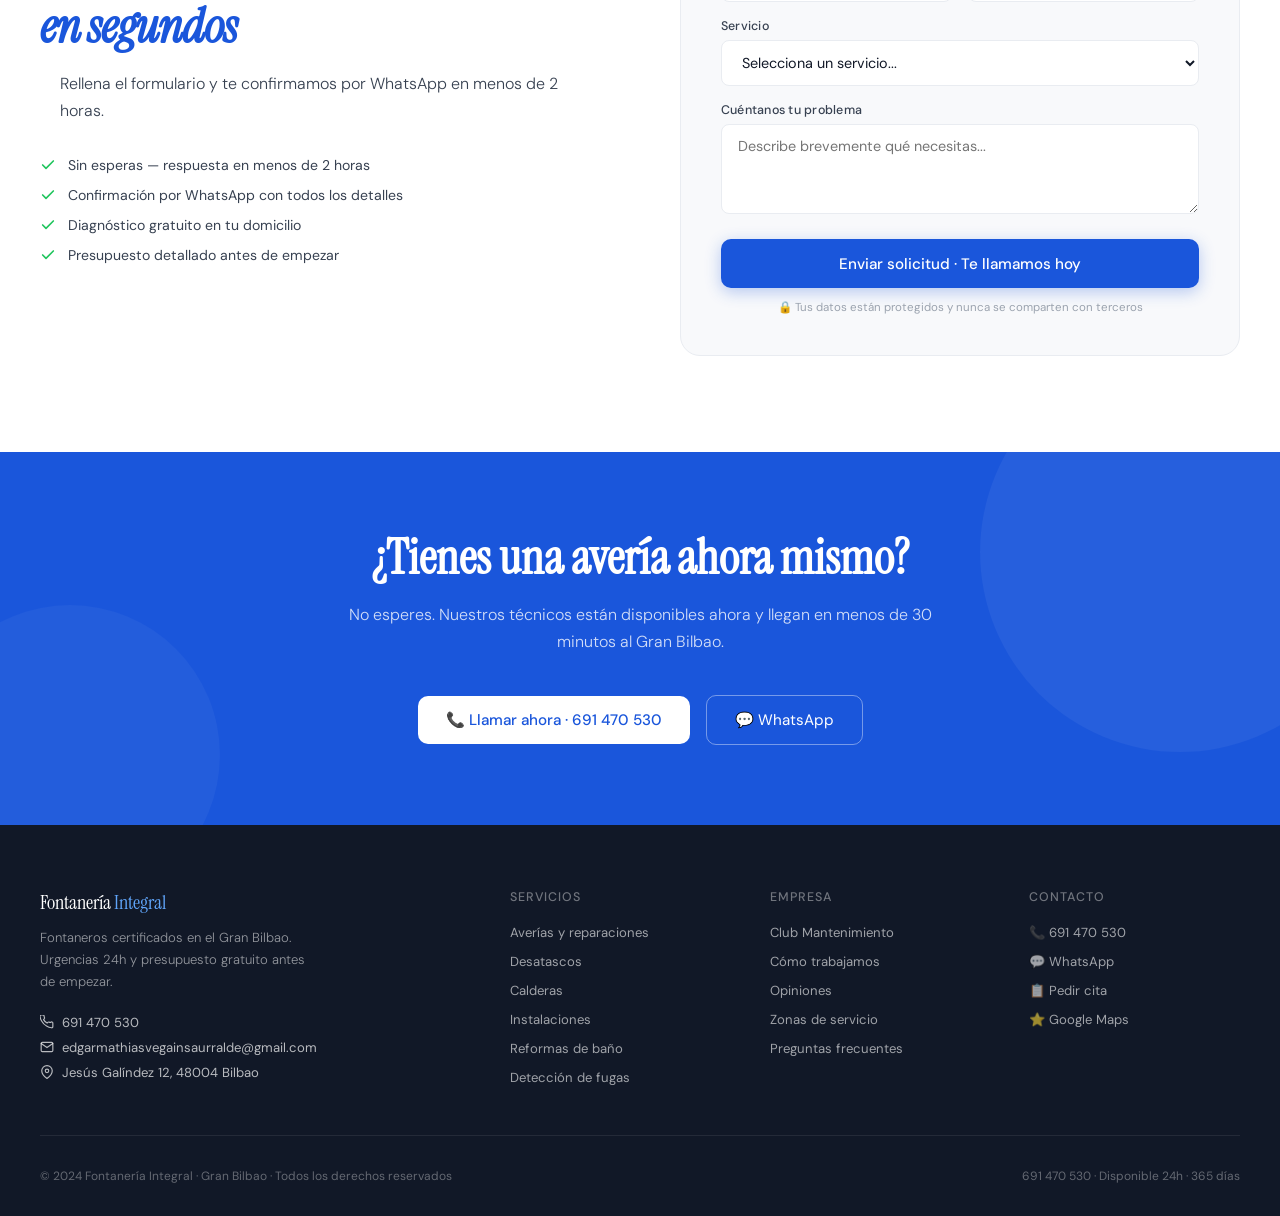
==== commit 631472dc: "Merge origin/main: photos, phone number, and multi-step quote modal Co-Authored-By: Claude Sonnet 5 " ====
--- a/fontaneriaintegral (4).html
+++ b/fontaneriaintegral (4).html
@@ -1307,7 +1307,7 @@
   <div class="services-grid">
 
     <!-- 1. Averías -->
-    <a href="tel:+34691470530" class="svc-card">
+    <a href="#" onclick="openPresupuestoModal(event)" class="svc-card open-modal-btn">
       <div class="svc-photo svc-photo--averia">
         <span class="svc-photo-emoji">🔧</span>
         <div class="svc-photo-icon">
@@ -1326,13 +1326,16 @@
             <div class="price-label">Desde</div>
             <div class="price-val">70 — 220€</div>
           </div>
-          
+          <span class="svc-cta">
+            Pedir presupuesto
+            <svg viewBox="0 0 24 24"><line x1="5" y1="12" x2="19" y2="12"/><polyline points="12 5 19 12 12 19"/></svg>
+          </span>
         </div>
       </div>
     </a>
 
     <!-- 2. Desatascos -->
-    <a href="tel:+34691470530" class="svc-card">
+    <a href="#" onclick="openPresupuestoModal(event)" class="svc-card open-modal-btn">
       <div class="svc-photo svc-photo--desatasco">
         <span class="svc-photo-emoji">🌀</span>
         <div class="svc-photo-icon">
@@ -1351,13 +1354,16 @@
             <div class="price-label">Desde</div>
             <div class="price-val">80 — 200€</div>
           </div>
-          
+          <span class="svc-cta">
+            Pedir presupuesto
+            <svg viewBox="0 0 24 24"><line x1="5" y1="12" x2="19" y2="12"/><polyline points="12 5 19 12 12 19"/></svg>
+          </span>
         </div>
       </div>
     </a>
 
     <!-- 3. Calderas -->
-    <a href="tel:+34691470530" class="svc-card">
+    <a href="#" onclick="openPresupuestoModal(event)" class="svc-card open-modal-btn">
       <div class="svc-photo svc-photo--caldera">
         <span class="svc-photo-emoji">🔥</span>
         <div class="svc-photo-icon">
@@ -1376,13 +1382,16 @@
             <div class="price-label">Desde</div>
             <div class="price-val">60 — 500€</div>
           </div>
-          
+          <span class="svc-cta">
+            Pedir presupuesto
+            <svg viewBox="0 0 24 24"><line x1="5" y1="12" x2="19" y2="12"/><polyline points="12 5 19 12 12 19"/></svg>
+          </span>
         </div>
       </div>
     </a>
 
     <!-- 4. Instalaciones -->
-    <a href="tel:+34691470530" class="svc-card">
+    <a href="#" onclick="openPresupuestoModal(event)" class="svc-card open-modal-btn">
       <div class="svc-photo svc-photo--instalacion">
         <span class="svc-photo-emoji">🏗️</span>
         <div class="svc-photo-icon">
@@ -1411,7 +1420,7 @@
     </a>
 
     <!-- 5. Reformas -->
-    <a href="tel:+34691470530" class="svc-card">
+    <a href="#" onclick="openPresupuestoModal(event)" class="svc-card open-modal-btn">
       <div class="svc-photo svc-photo--reforma">
         <span class="svc-photo-emoji">🛁</span>
         <div class="svc-photo-icon">
@@ -1441,7 +1450,7 @@
     </a>
 
     <!-- 6. Detección fugas -->
-    <a href="tel:+34691470530" class="svc-card">
+    <a href="#" onclick="openPresupuestoModal(event)" class="svc-card open-modal-btn">
       <div class="svc-photo svc-photo--fugas">
         <span class="svc-photo-emoji">🔍</span>
         <div class="svc-photo-icon">
@@ -1461,7 +1470,10 @@
             <div class="price-label">Desde</div>
             <div class="price-val">150 — 300€</div>
           </div>
-          
+          <span class="svc-cta">
+            Pedir presupuesto
+            <svg viewBox="0 0 24 24"><line x1="5" y1="12" x2="19" y2="12"/><polyline points="12 5 19 12 12 19"/></svg>
+          </span>
         </div>
       </div>
     </a>
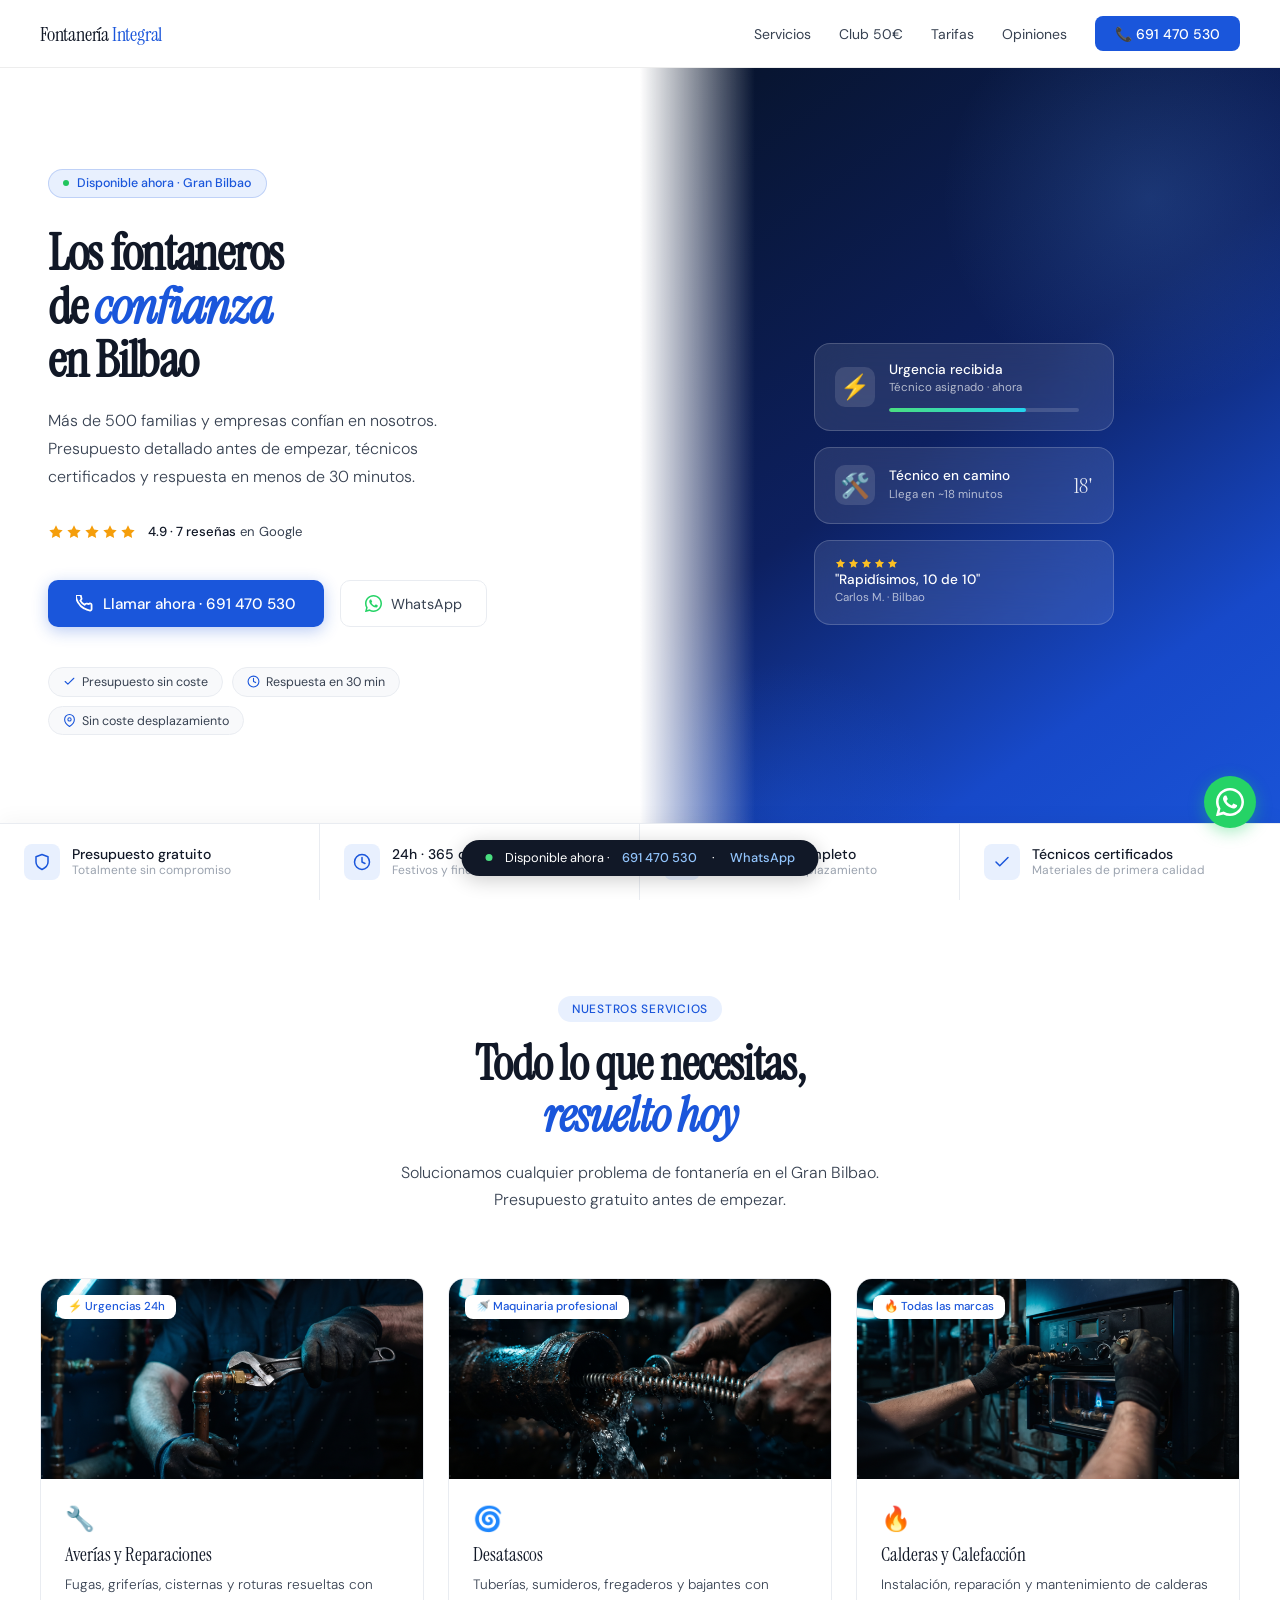
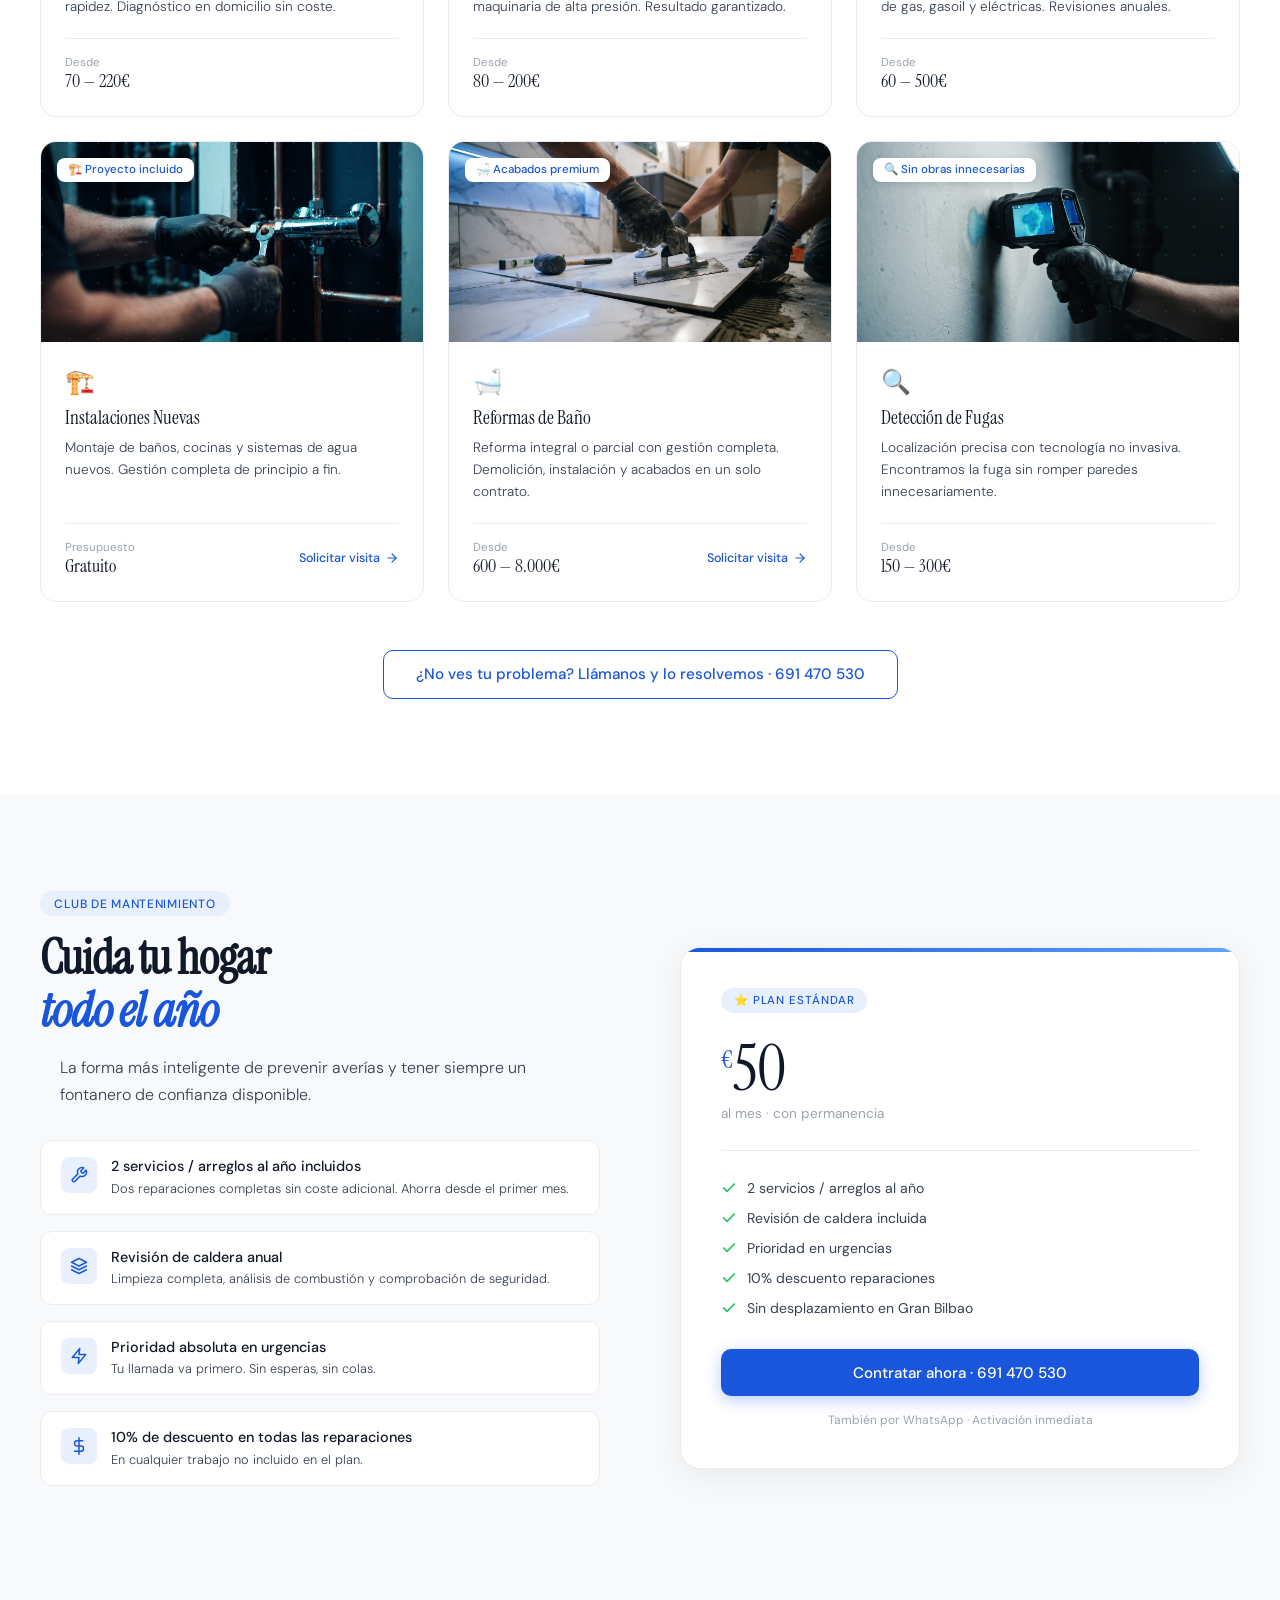
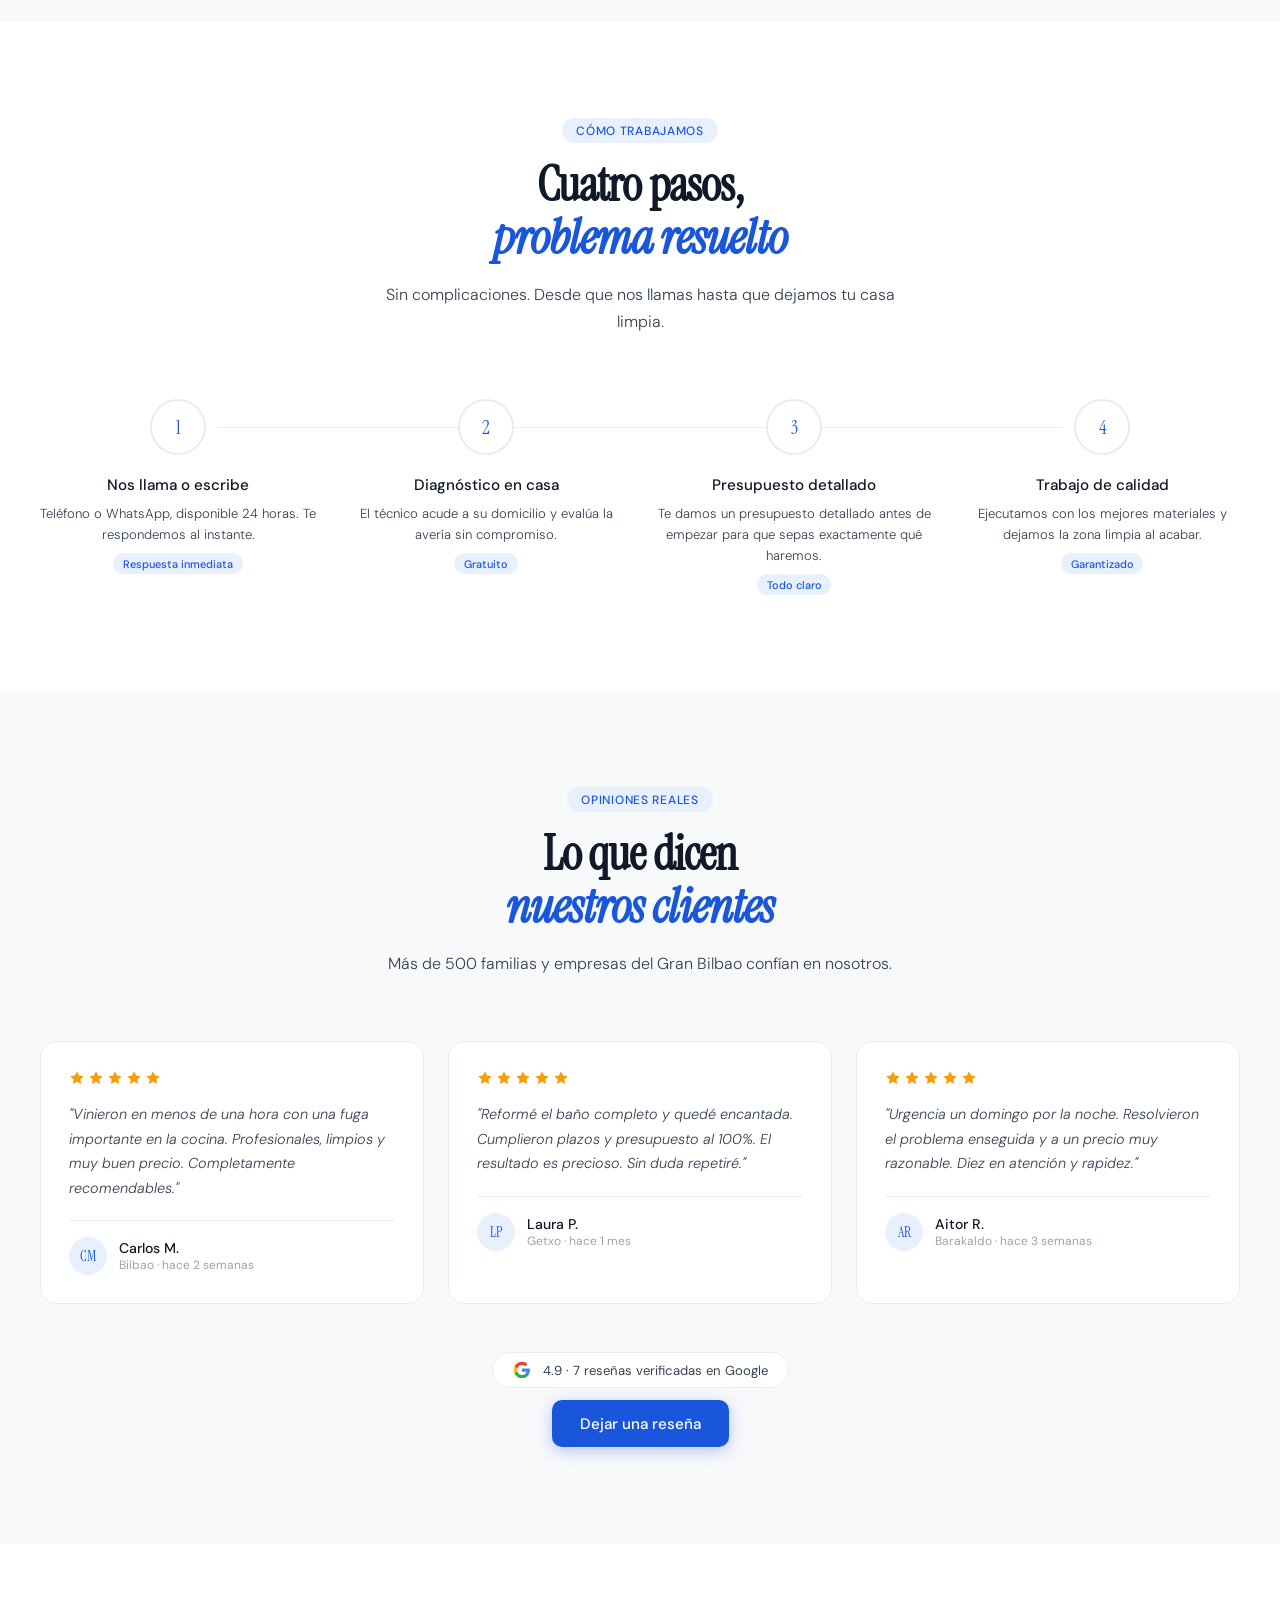
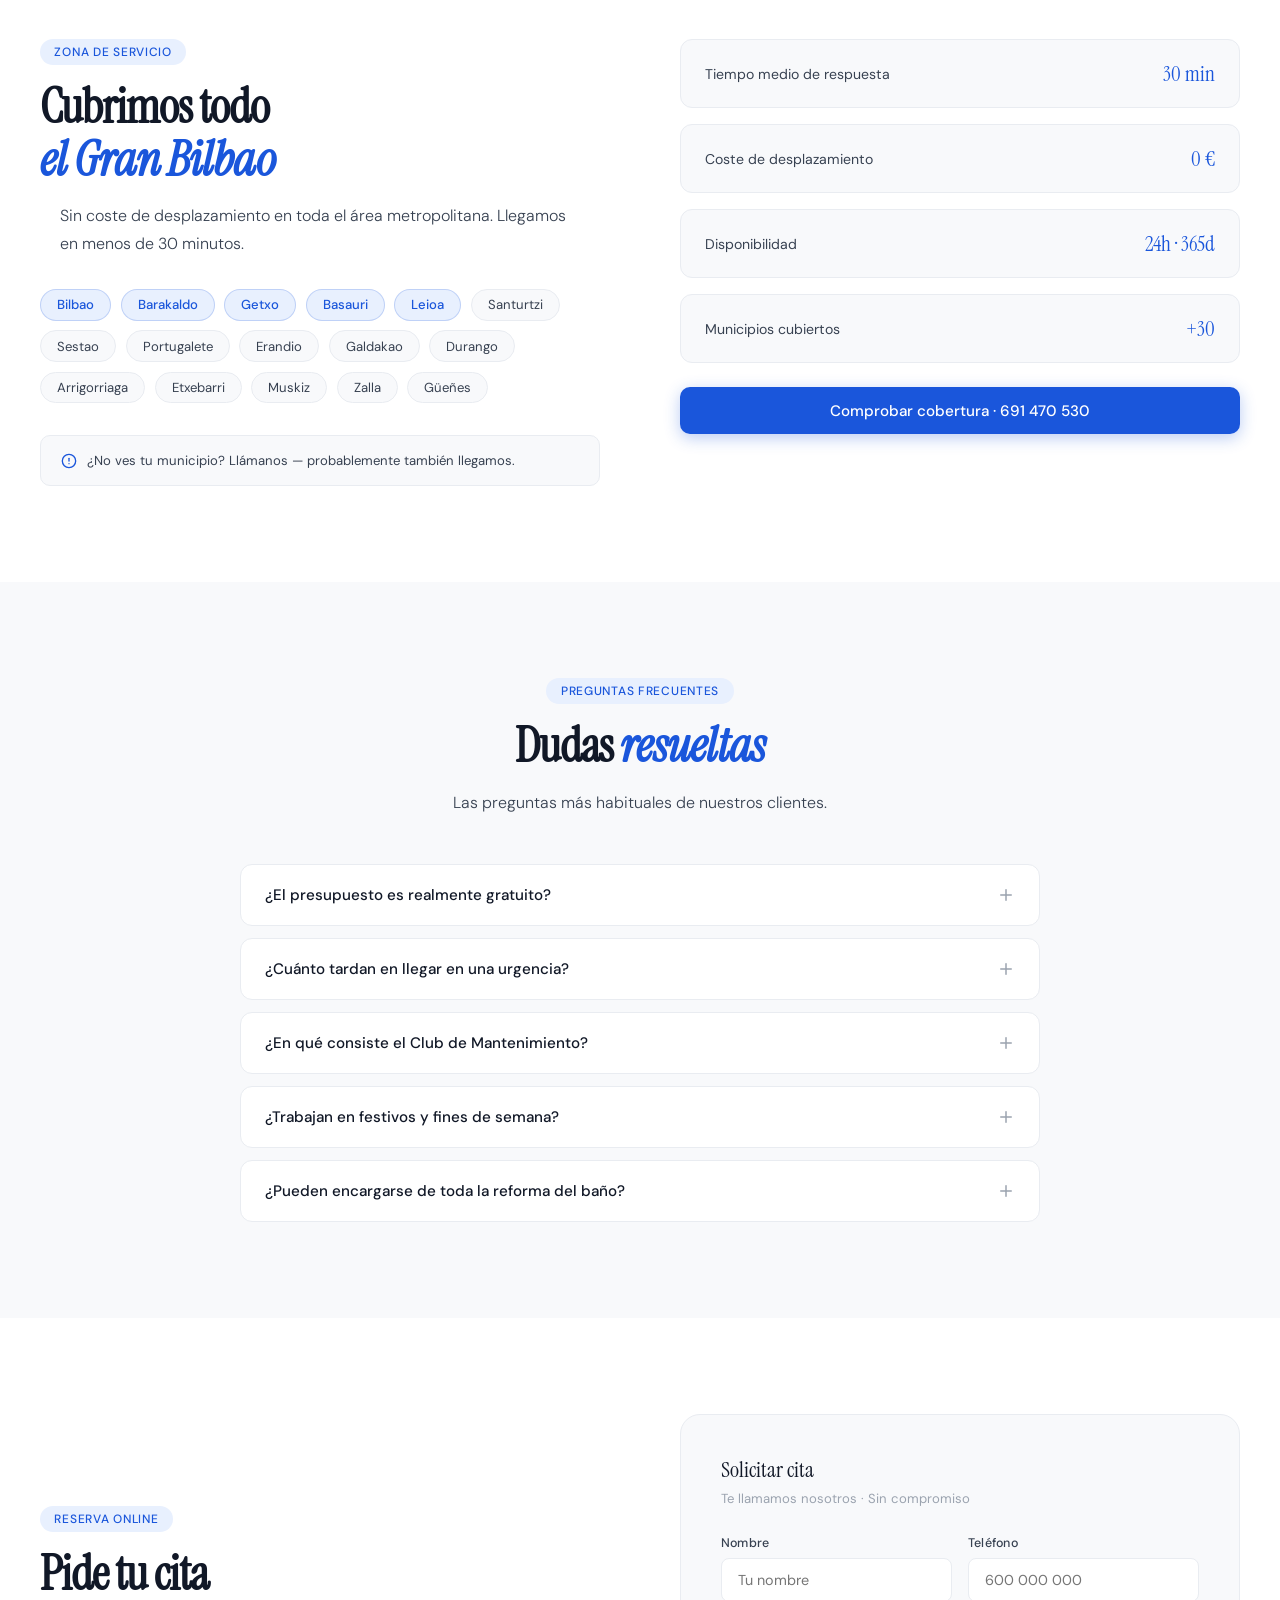
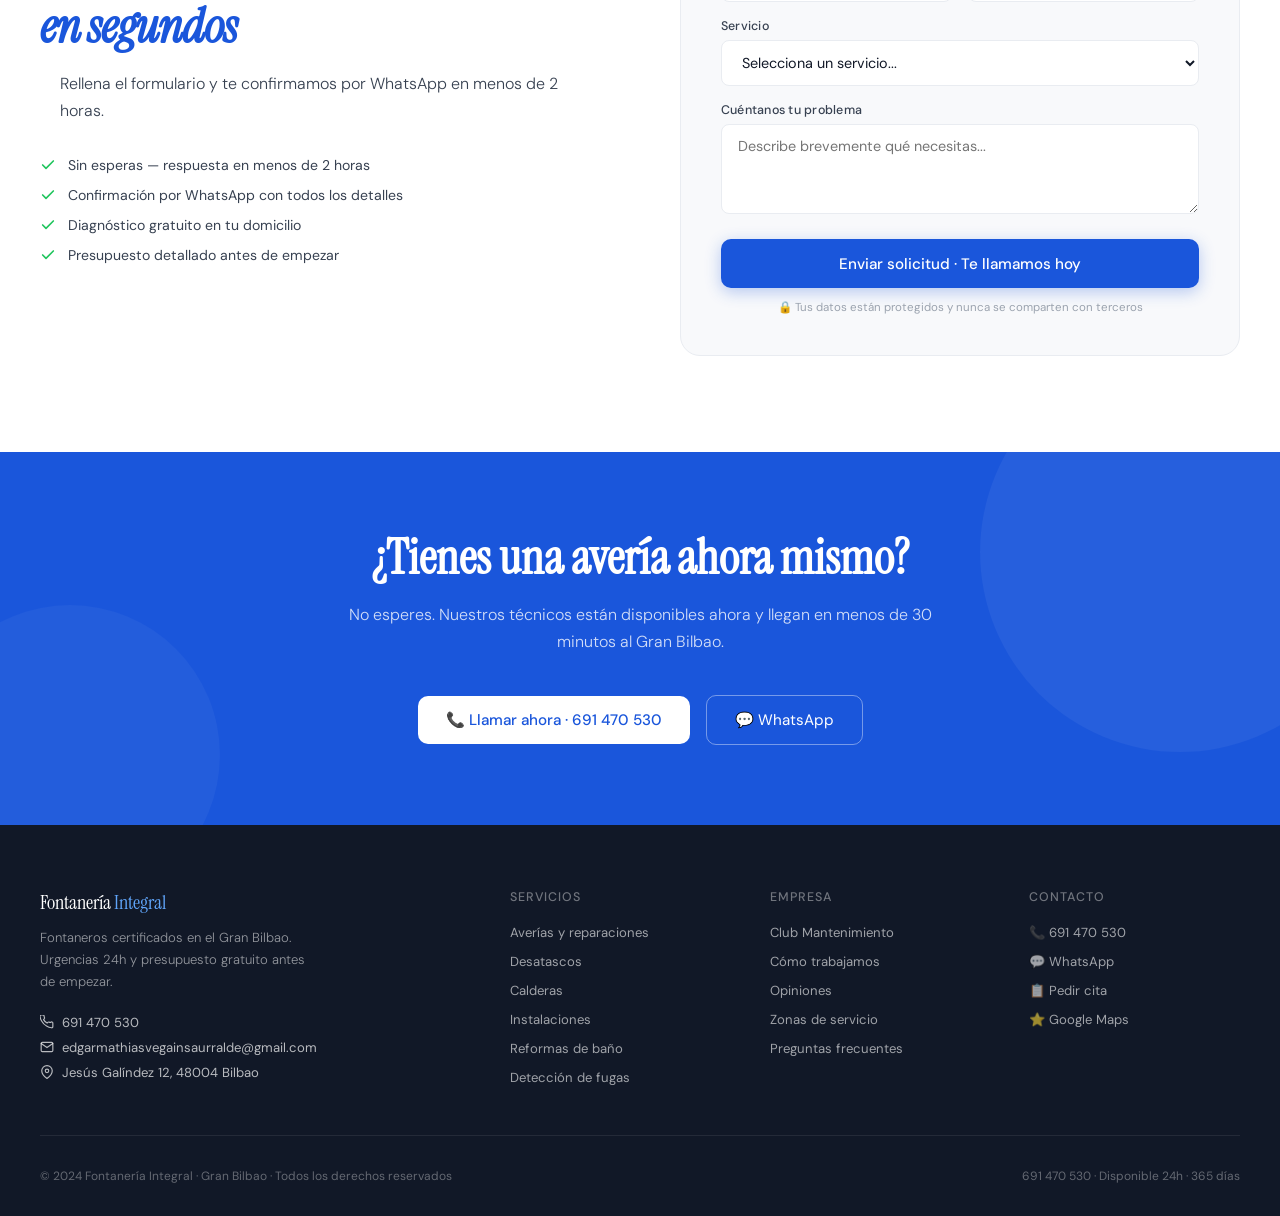
==== commit 3f12731e: "Merge origin/main: floating quote button Co-Authored-By: Claude Sonnet 5 <noreply@anthropic.com> Cla" ====
--- a/fontaneriaintegral (4).html
+++ b/fontaneriaintegral (4).html
@@ -1307,7 +1307,7 @@
   <div class="services-grid">
 
     <!-- 1. Averías -->
-    <a href="#" onclick="openPresupuestoModal(event)" class="svc-card open-modal-btn">
+    <a href="tel:+34691470530" class="svc-card">
       <div class="svc-photo svc-photo--averia">
         <span class="svc-photo-emoji">🔧</span>
         <div class="svc-photo-icon">
@@ -1326,16 +1326,13 @@
             <div class="price-label">Desde</div>
             <div class="price-val">70 — 220€</div>
           </div>
-          <span class="svc-cta">
-            Pedir presupuesto
-            <svg viewBox="0 0 24 24"><line x1="5" y1="12" x2="19" y2="12"/><polyline points="12 5 19 12 12 19"/></svg>
-          </span>
+          
         </div>
       </div>
     </a>
 
     <!-- 2. Desatascos -->
-    <a href="#" onclick="openPresupuestoModal(event)" class="svc-card open-modal-btn">
+    <a href="tel:+34691470530" class="svc-card">
       <div class="svc-photo svc-photo--desatasco">
         <span class="svc-photo-emoji">🌀</span>
         <div class="svc-photo-icon">
@@ -1354,16 +1351,13 @@
             <div class="price-label">Desde</div>
             <div class="price-val">80 — 200€</div>
           </div>
-          <span class="svc-cta">
-            Pedir presupuesto
-            <svg viewBox="0 0 24 24"><line x1="5" y1="12" x2="19" y2="12"/><polyline points="12 5 19 12 12 19"/></svg>
-          </span>
+          
         </div>
       </div>
     </a>
 
     <!-- 3. Calderas -->
-    <a href="#" onclick="openPresupuestoModal(event)" class="svc-card open-modal-btn">
+    <a href="tel:+34691470530" class="svc-card">
       <div class="svc-photo svc-photo--caldera">
         <span class="svc-photo-emoji">🔥</span>
         <div class="svc-photo-icon">
@@ -1382,16 +1376,13 @@
             <div class="price-label">Desde</div>
             <div class="price-val">60 — 500€</div>
           </div>
-          <span class="svc-cta">
-            Pedir presupuesto
-            <svg viewBox="0 0 24 24"><line x1="5" y1="12" x2="19" y2="12"/><polyline points="12 5 19 12 12 19"/></svg>
-          </span>
+          
         </div>
       </div>
     </a>
 
     <!-- 4. Instalaciones -->
-    <a href="#" onclick="openPresupuestoModal(event)" class="svc-card open-modal-btn">
+    <a href="tel:+34691470530" class="svc-card">
       <div class="svc-photo svc-photo--instalacion">
         <span class="svc-photo-emoji">🏗️</span>
         <div class="svc-photo-icon">
@@ -1420,7 +1411,7 @@
     </a>
 
     <!-- 5. Reformas -->
-    <a href="#" onclick="openPresupuestoModal(event)" class="svc-card open-modal-btn">
+    <a href="tel:+34691470530" class="svc-card">
       <div class="svc-photo svc-photo--reforma">
         <span class="svc-photo-emoji">🛁</span>
         <div class="svc-photo-icon">
@@ -1450,7 +1441,7 @@
     </a>
 
     <!-- 6. Detección fugas -->
-    <a href="#" onclick="openPresupuestoModal(event)" class="svc-card open-modal-btn">
+    <a href="tel:+34691470530" class="svc-card">
       <div class="svc-photo svc-photo--fugas">
         <span class="svc-photo-emoji">🔍</span>
         <div class="svc-photo-icon">
@@ -1470,10 +1461,7 @@
             <div class="price-label">Desde</div>
             <div class="price-val">150 — 300€</div>
           </div>
-          <span class="svc-cta">
-            Pedir presupuesto
-            <svg viewBox="0 0 24 24"><line x1="5" y1="12" x2="19" y2="12"/><polyline points="12 5 19 12 12 19"/></svg>
-          </span>
+          
         </div>
       </div>
     </a>
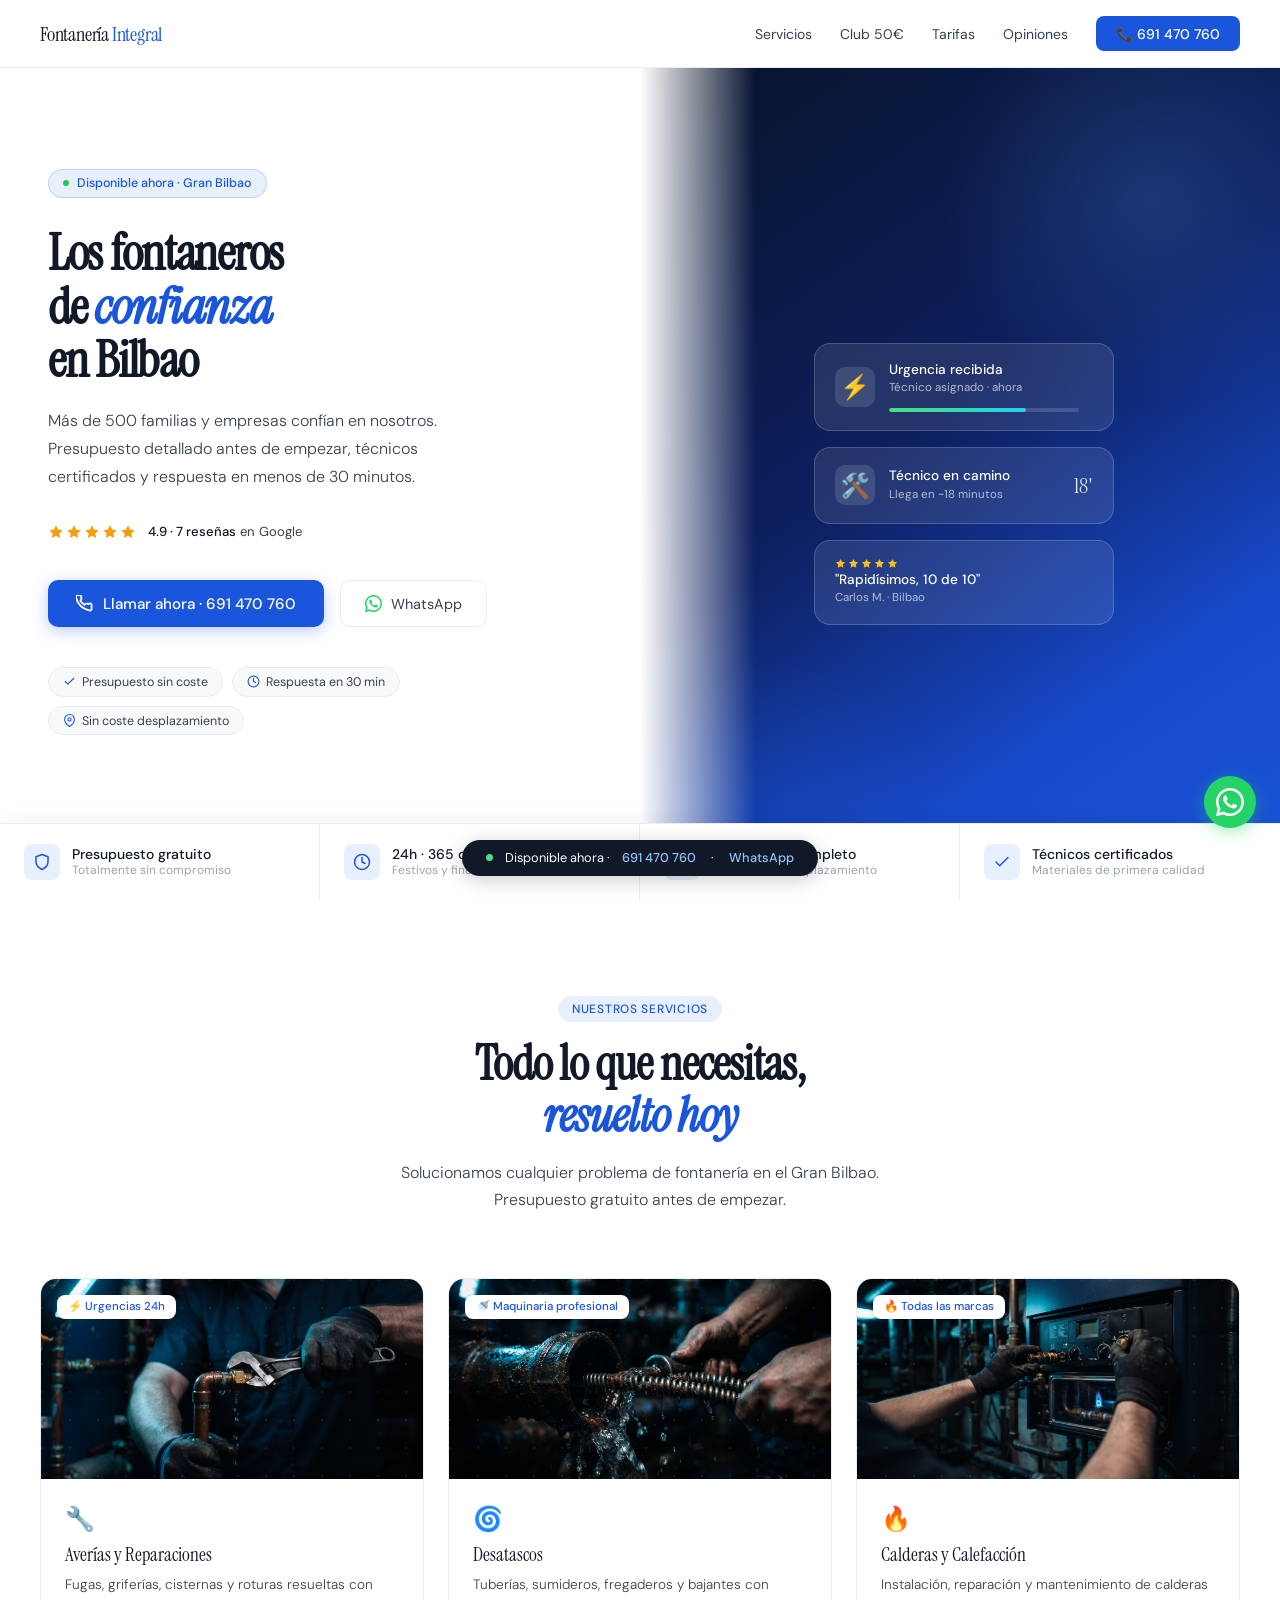
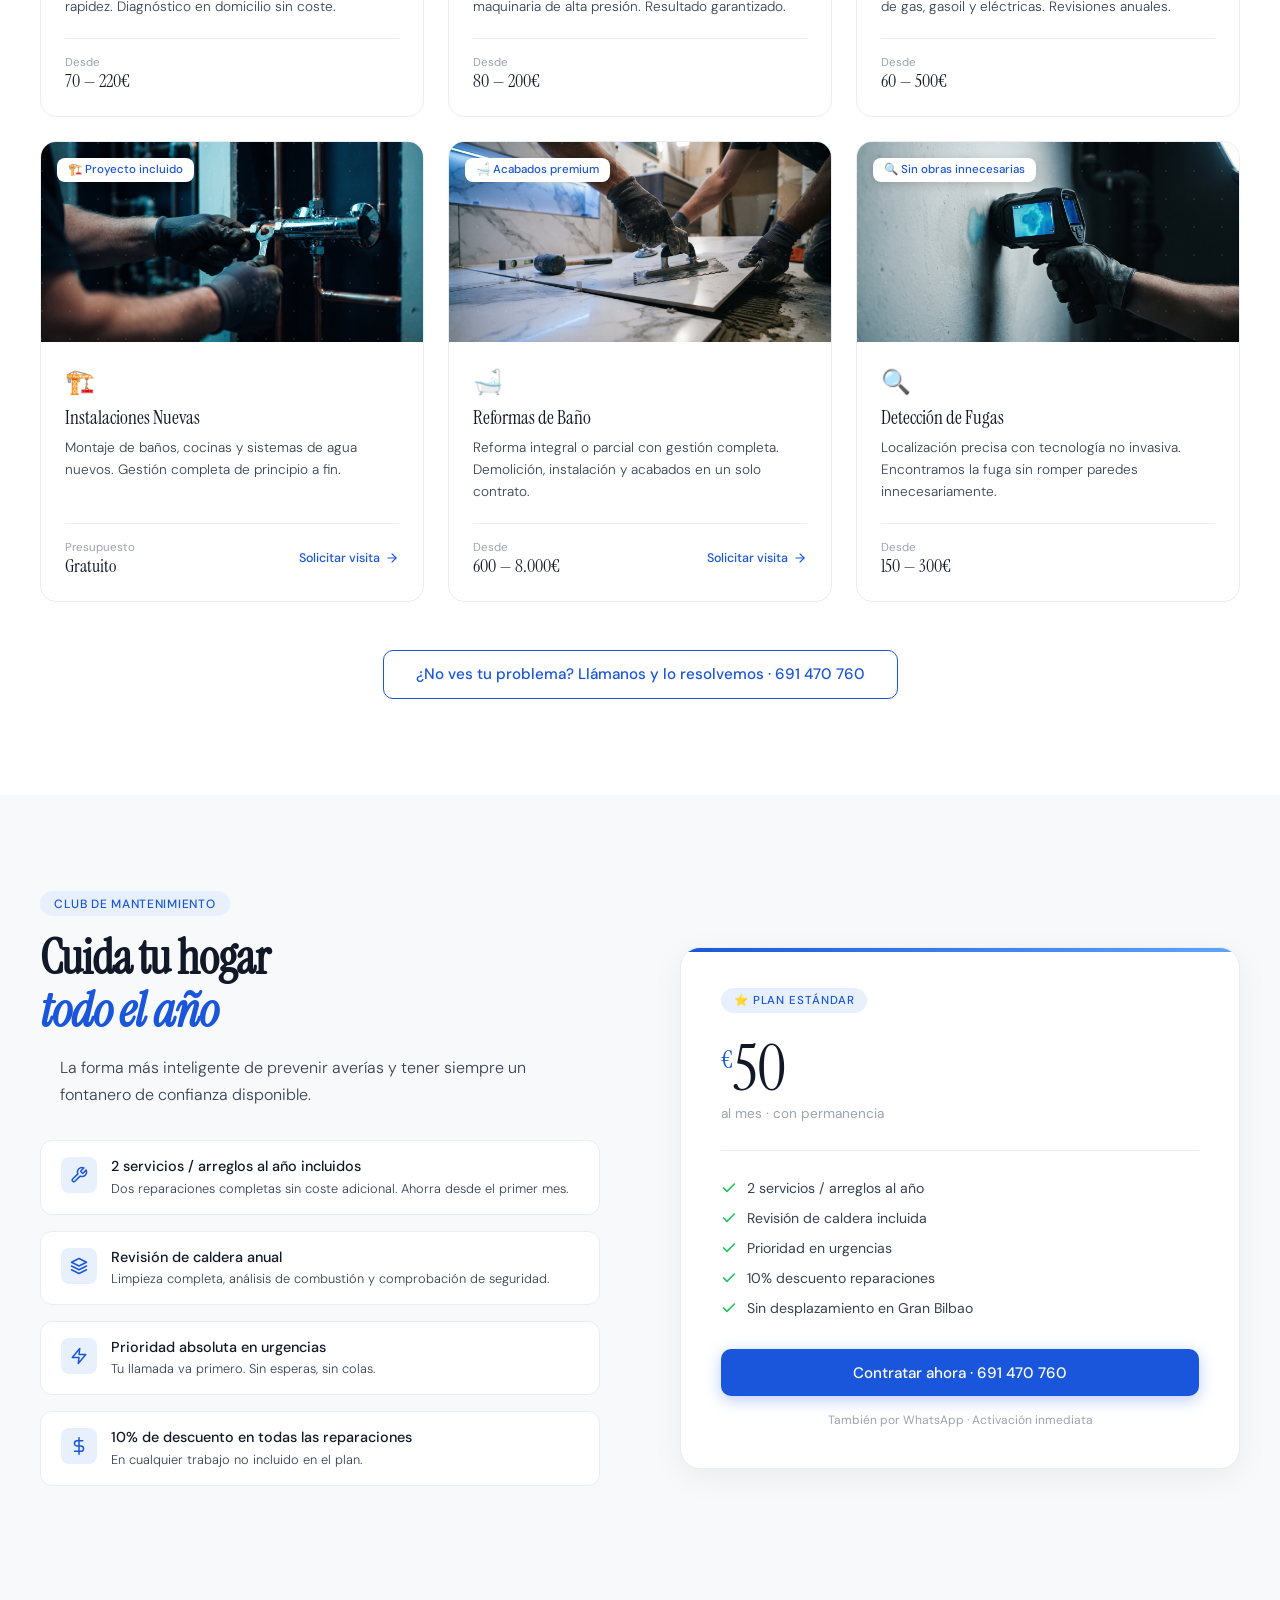
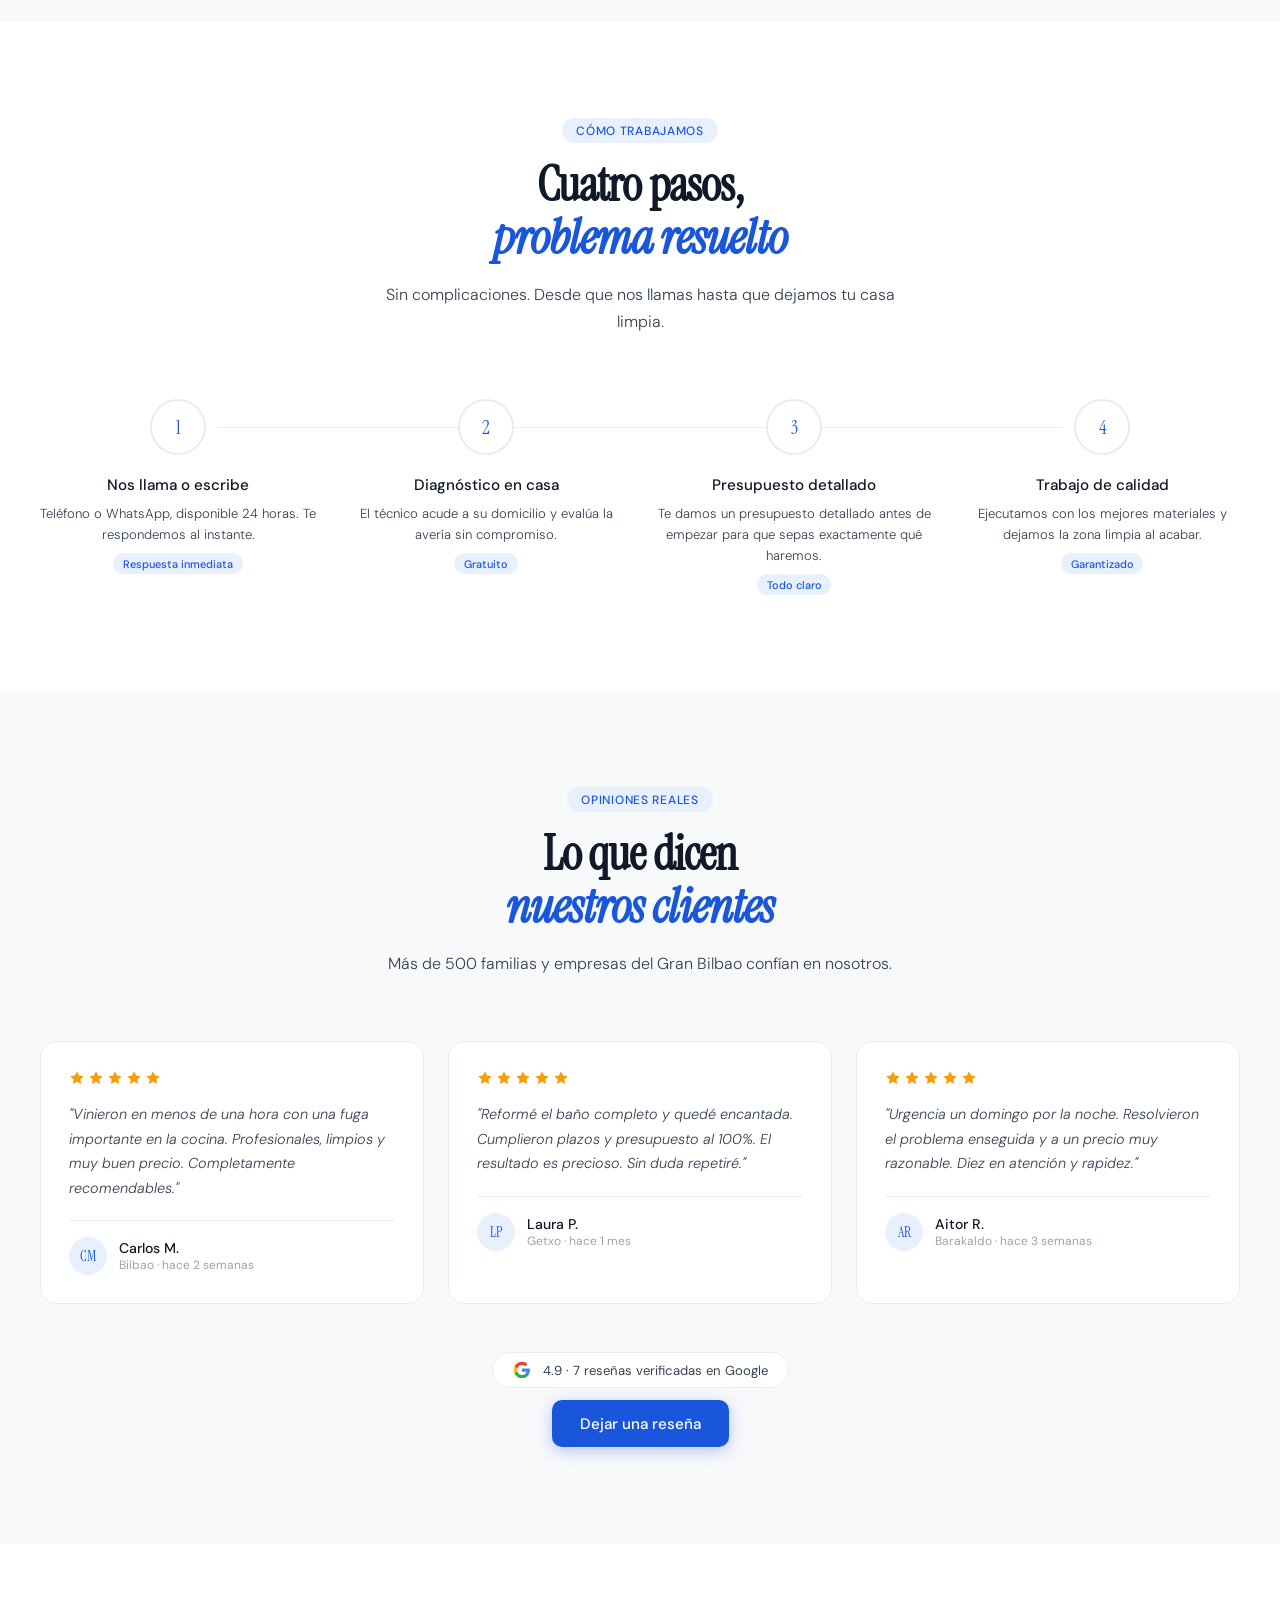
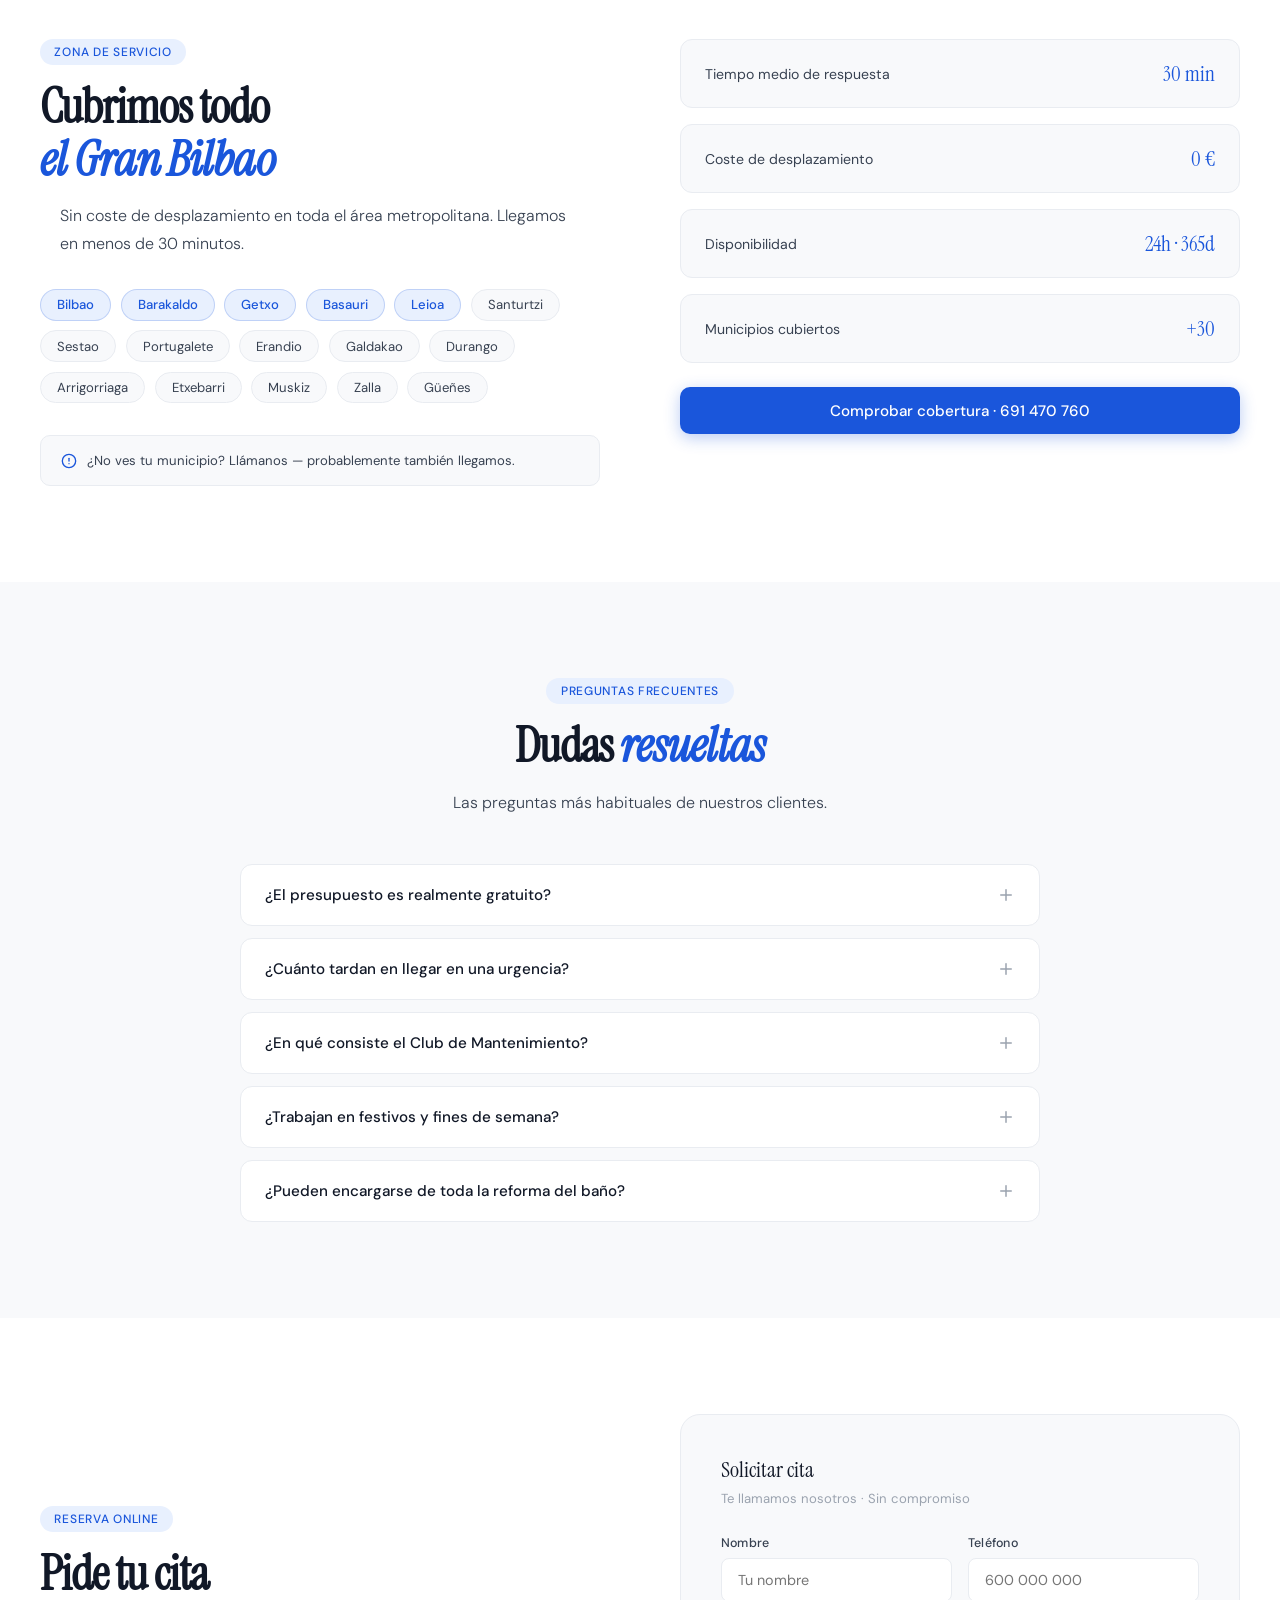
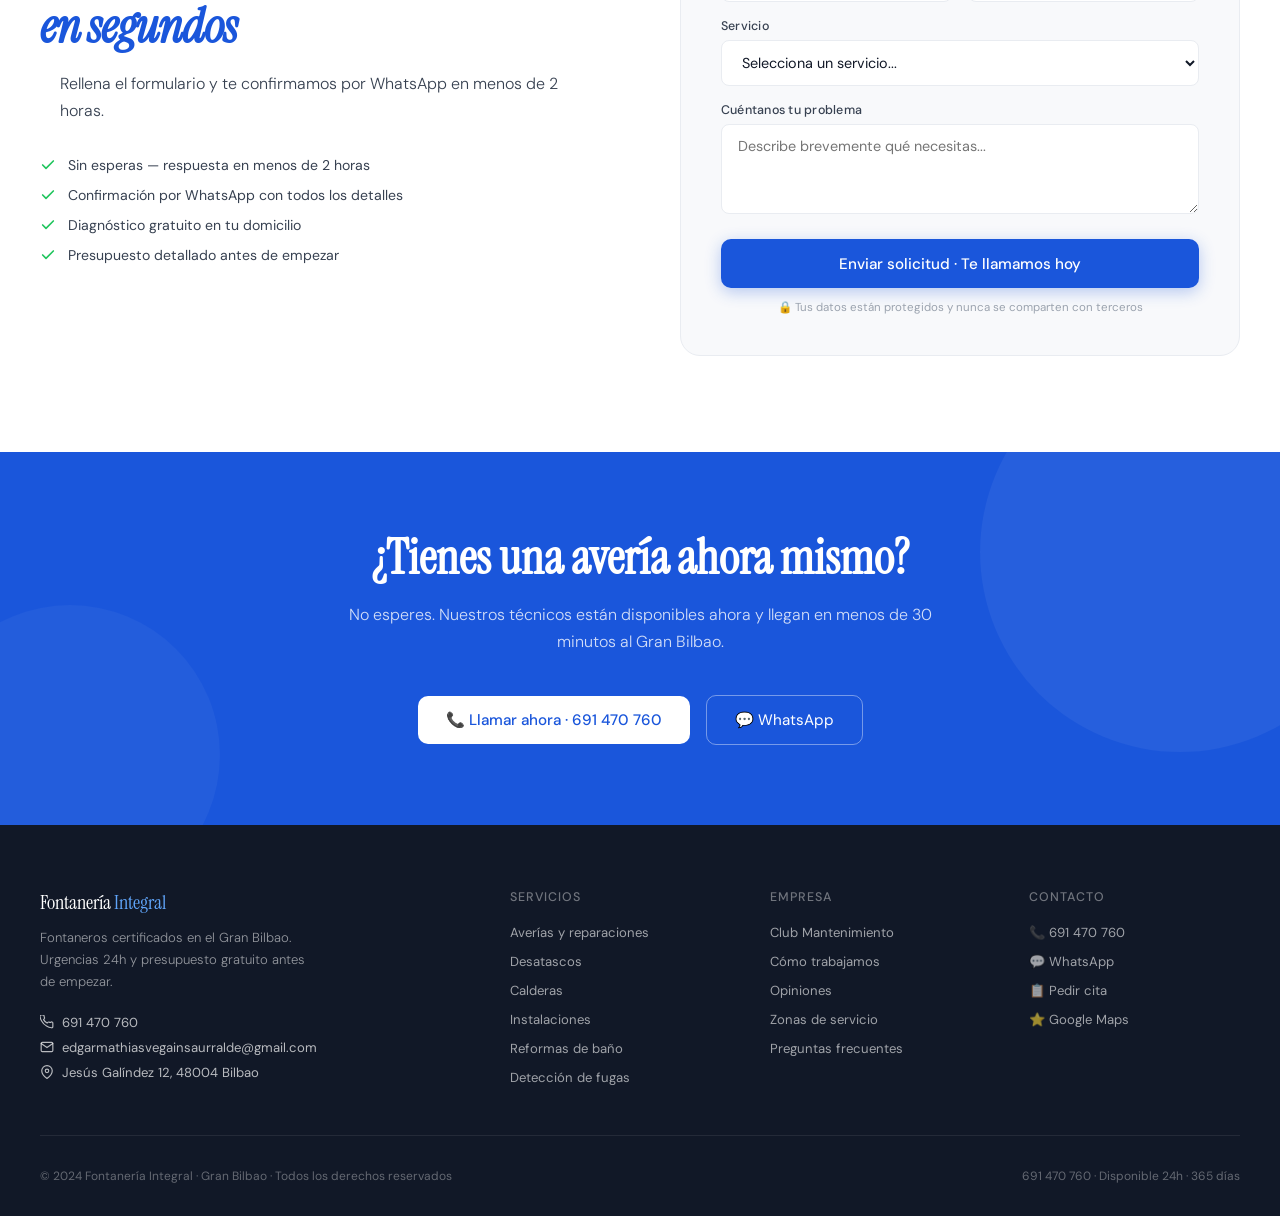
==== commit 043d05b7: "Cambiar teléfono a 691 470 760 y actualizar datos legales (Multiservicios Provenza S.L.U.) Co-Author" ====
--- a/fontaneriaintegral (4).html
+++ b/fontaneriaintegral (4).html
@@ -4,7 +4,7 @@
 <meta charset="UTF-8">
 <meta name="viewport" content="width=device-width, initial-scale=1.0">
 <meta name="description" content="Fontanería Integral — Fontaneros en Bilbao. Urgencias 24h, presupuesto gratuito, respuesta en 30 minutos en todo el Gran Bilbao.">
-<title>Fontanería Integral | Fontaneros en Bilbao · 24h · 691 470 530</title>
+<title>Fontanería Integral | Fontaneros en Bilbao · 24h · 691 470 760</title>
 <link rel="preconnect" href="https://fonts.googleapis.com">
 <link rel="preconnect" href="https://fonts.gstatic.com" crossorigin>
 <link href="https://fonts.googleapis.com/css2?family=Instrument+Serif:ital@0;1&family=DM+Sans:opsz,wght@9..40,300;9..40,400;9..40,500;9..40,600&display=swap" rel="stylesheet">
@@ -1129,7 +1129,7 @@
     <li><a href="#club">Club 50€</a></li>
     <li><a href="#tarifas">Tarifas</a></li>
     <li><a href="#testimonios">Opiniones</a></li>
-    <li><a href="tel:+34691470530" class="nav-btn">📞 691 470 530</a></li>
+    <li><a href="tel:+34691470760" class="nav-btn">📞 691 470 760</a></li>
   </ul>
 </nav>
 
@@ -1164,13 +1164,13 @@
     </div>
 
     <div class="hero-ctas">
-      <a href="tel:+34691470530" class="btn-primary">
+      <a href="tel:+34691470760" class="btn-primary">
         <svg viewBox="0 0 24 24" fill="none" stroke="currentColor" stroke-width="2.5" stroke-linecap="round" stroke-linejoin="round">
           <path d="M22 16.92v3a2 2 0 01-2.18 2 19.79 19.79 0 01-8.63-3.07A19.5 19.5 0 013.07 10.8a19.79 19.79 0 01-3.07-8.67A2 2 0 012 0h3a2 2 0 012 1.72c.127.96.361 1.903.7 2.81a2 2 0 01-.45 2.11L6.09 7.91a16 16 0 006 6l1.27-1.27a2 2 0 012.11-.45c.907.339 1.85.573 2.81.7A2 2 0 0122 14v2.92z"/>
         </svg>
-        Llamar ahora · 691 470 530
+        Llamar ahora · 691 470 760
       </a>
-      <a href="https://wa.me/34691470530" class="btn-wa">
+      <a href="https://wa.me/34691470760" class="btn-wa">
         <svg viewBox="0 0 24 24"><path d="M17.472 14.382c-.297-.149-1.758-.867-2.03-.967-.273-.099-.471-.148-.67.15-.197.297-.767.966-.94 1.164-.173.199-.347.223-.644.075-.297-.15-1.255-.463-2.39-1.475-.883-.788-1.48-1.761-1.653-2.059-.173-.297-.018-.458.13-.606.134-.133.298-.347.446-.52.149-.174.198-.298.298-.497.099-.198.05-.371-.025-.52-.075-.149-.669-1.612-.916-2.207-.242-.579-.487-.5-.669-.51-.173-.008-.371-.01-.57-.01-.198 0-.52.074-.792.372-.272.297-1.04 1.016-1.04 2.479 0 1.462 1.065 2.875 1.213 3.074.149.198 2.096 3.2 5.077 4.487.709.306 1.262.489 1.694.625.712.227 1.36.195 1.871.118.571-.085 1.758-.719 2.006-1.413.248-.694.248-1.289.173-1.413-.074-.124-.272-.198-.57-.347zM11.999 0C5.373 0 0 5.373 0 12c0 2.117.554 4.107 1.523 5.832L.057 23.486a.5.5 0 00.613.612l5.701-1.456A11.945 11.945 0 0012 24c6.627 0 12-5.373 12-12S18.626 0 11.999 0zm.001 21.818a9.799 9.799 0 01-5.015-1.378l-.36-.213-3.733.954.984-3.68-.233-.372A9.799 9.799 0 012.182 12c0-5.413 4.406-9.818 9.818-9.818 5.413 0 9.818 4.405 9.818 9.818 0 5.412-4.405 9.818-9.818 9.818z"/></svg>
         WhatsApp
       </a>
@@ -1285,13 +1285,13 @@
 <div class="ticker">
   <span class="ticker-dot"></span>
   Disponible ahora ·
-  <a href="tel:+34691470530">691 470 530</a>
+  <a href="tel:+34691470760">691 470 760</a>
   &nbsp;·&nbsp;
-  <a href="https://wa.me/34691470530">WhatsApp</a>
+  <a href="https://wa.me/34691470760">WhatsApp</a>
 </div>
 
 <!-- WHATSAPP -->
-<a href="https://wa.me/34691470530" class="wa" aria-label="WhatsApp">
+<a href="https://wa.me/34691470760" class="wa" aria-label="WhatsApp">
   <svg viewBox="0 0 24 24"><path d="M17.472 14.382c-.297-.149-1.758-.867-2.03-.967-.273-.099-.471-.148-.67.15-.197.297-.767.966-.94 1.164-.173.199-.347.223-.644.075-.297-.15-1.255-.463-2.39-1.475-.883-.788-1.48-1.761-1.653-2.059-.173-.297-.018-.458.13-.606.134-.133.298-.347.446-.52.149-.174.198-.298.298-.497.099-.198.05-.371-.025-.52-.075-.149-.669-1.612-.916-2.207-.242-.579-.487-.5-.669-.51-.173-.008-.371-.01-.57-.01-.198 0-.52.074-.792.372-.272.297-1.04 1.016-1.04 2.479 0 1.462 1.065 2.875 1.213 3.074.149.198 2.096 3.2 5.077 4.487.709.306 1.262.489 1.694.625.712.227 1.36.195 1.871.118.571-.085 1.758-.719 2.006-1.413.248-.694.248-1.289.173-1.413-.074-.124-.272-.198-.57-.347zM11.999 0C5.373 0 0 5.373 0 12c0 2.117.554 4.107 1.523 5.832L.057 23.486a.5.5 0 00.613.612l5.701-1.456A11.945 11.945 0 0012 24c6.627 0 12-5.373 12-12S18.626 0 11.999 0zm.001 21.818a9.799 9.799 0 01-5.015-1.378l-.36-.213-3.733.954.984-3.68-.233-.372A9.799 9.799 0 012.182 12c0-5.413 4.406-9.818 9.818-9.818 5.413 0 9.818 4.405 9.818 9.818 0 5.412-4.405 9.818-9.818 9.818z"/></svg>
 </a>
 
@@ -1307,7 +1307,7 @@
   <div class="services-grid">
 
     <!-- 1. Averías -->
-    <a href="tel:+34691470530" class="svc-card">
+    <a href="tel:+34691470760" class="svc-card">
       <div class="svc-photo svc-photo--averia">
         <span class="svc-photo-emoji">🔧</span>
         <div class="svc-photo-icon">
@@ -1332,7 +1332,7 @@
     </a>
 
     <!-- 2. Desatascos -->
-    <a href="tel:+34691470530" class="svc-card">
+    <a href="tel:+34691470760" class="svc-card">
       <div class="svc-photo svc-photo--desatasco">
         <span class="svc-photo-emoji">🌀</span>
         <div class="svc-photo-icon">
@@ -1357,7 +1357,7 @@
     </a>
 
     <!-- 3. Calderas -->
-    <a href="tel:+34691470530" class="svc-card">
+    <a href="tel:+34691470760" class="svc-card">
       <div class="svc-photo svc-photo--caldera">
         <span class="svc-photo-emoji">🔥</span>
         <div class="svc-photo-icon">
@@ -1382,7 +1382,7 @@
     </a>
 
     <!-- 4. Instalaciones -->
-    <a href="tel:+34691470530" class="svc-card">
+    <a href="tel:+34691470760" class="svc-card">
       <div class="svc-photo svc-photo--instalacion">
         <span class="svc-photo-emoji">🏗️</span>
         <div class="svc-photo-icon">
@@ -1411,7 +1411,7 @@
     </a>
 
     <!-- 5. Reformas -->
-    <a href="tel:+34691470530" class="svc-card">
+    <a href="tel:+34691470760" class="svc-card">
       <div class="svc-photo svc-photo--reforma">
         <span class="svc-photo-emoji">🛁</span>
         <div class="svc-photo-icon">
@@ -1441,7 +1441,7 @@
     </a>
 
     <!-- 6. Detección fugas -->
-    <a href="tel:+34691470530" class="svc-card">
+    <a href="tel:+34691470760" class="svc-card">
       <div class="svc-photo svc-photo--fugas">
         <span class="svc-photo-emoji">🔍</span>
         <div class="svc-photo-icon">
@@ -1469,8 +1469,8 @@
   </div>
 
   <div class="services-cta">
-    <a href="tel:+34691470530" class="btn-outline">
-      ¿No ves tu problema? Llámanos y lo resolvemos · 691 470 530
+    <a href="tel:+34691470760" class="btn-outline">
+      ¿No ves tu problema? Llámanos y lo resolvemos · 691 470 760
     </a>
   </div>
 </section>
@@ -1552,8 +1552,8 @@
             Sin desplazamiento en Gran Bilbao
           </div>
         </div>
-        <a href="tel:+34691470530" class="btn-primary" style="width:100%;justify-content:center;">
-          Contratar ahora · 691 470 530
+        <a href="tel:+34691470760" class="btn-primary" style="width:100%;justify-content:center;">
+          Contratar ahora · 691 470 760
         </a>
         <p class="price-note">También por WhatsApp · Activación inmediata</p>
       </div>
@@ -1723,8 +1723,8 @@
         <span class="zona-stat-label">Municipios cubiertos</span>
         <span class="zona-stat-val">+30</span>
       </div>
-      <a href="tel:+34691470530" class="btn-primary" style="width:100%;justify-content:center;margin-top:0.5rem;">
-        Comprobar cobertura · 691 470 530
+      <a href="tel:+34691470760" class="btn-primary" style="width:100%;justify-content:center;margin-top:0.5rem;">
+        Comprobar cobertura · 691 470 760
       </a>
     </div>
   </div>
@@ -1849,7 +1849,7 @@
         <textarea placeholder="Describe brevemente qué necesitas..."></textarea>
       </div>
 
-      <button class="btn-form" onclick="window.location.href='tel:+34691470530'">
+      <button class="btn-form" onclick="window.location.href='tel:+34691470760'">
         Enviar solicitud · Te llamamos hoy
       </button>
       <p class="form-nota">🔒 Tus datos están protegidos y nunca se comparten con terceros</p>
@@ -1863,8 +1863,8 @@
     <h2>¿Tienes una avería ahora mismo?</h2>
     <p>No esperes. Nuestros técnicos están disponibles ahora y llegan en menos de 30 minutos al Gran Bilbao.</p>
     <div class="cta-banner-btns">
-      <a href="tel:+34691470530" class="btn-white">📞 Llamar ahora · 691 470 530</a>
-      <a href="https://wa.me/34691470530" class="btn-white-outline">💬 WhatsApp</a>
+      <a href="tel:+34691470760" class="btn-white">📞 Llamar ahora · 691 470 760</a>
+      <a href="https://wa.me/34691470760" class="btn-white-outline">💬 WhatsApp</a>
     </div>
   </div>
 </div>
@@ -1876,9 +1876,9 @@
       <div class="footer-logo">Fontanería <b>Integral</b></div>
       <p class="footer-desc">Fontaneros certificados en el Gran Bilbao. Urgencias 24h y presupuesto gratuito antes de empezar.</p>
       <div class="footer-contact">
-        <a href="tel:+34691470530">
+        <a href="tel:+34691470760">
           <svg viewBox="0 0 24 24"><path d="M22 16.92v3a2 2 0 01-2.18 2 19.79 19.79 0 01-8.63-3.07A19.5 19.5 0 013.07 10.8a19.79 19.79 0 01-3.07-8.67A2 2 0 012 0h3a2 2 0 012 1.72c.127.96.361 1.903.7 2.81a2 2 0 01-.45 2.11L6.09 7.91a16 16 0 006 6l1.27-1.27a2 2 0 012.11-.45c.907.339 1.85.573 2.81.7A2 2 0 0122 14v2.92z"/></svg>
-          691 470 530
+          691 470 760
         </a>
         <a href="mailto:edgarmathiasvegainsaurralde@gmail.com">
           <svg viewBox="0 0 24 24"><path d="M4 4h16c1.1 0 2 .9 2 2v12c0 1.1-.9 2-2 2H4c-1.1 0-2-.9-2-2V6c0-1.1.9-2 2-2z"/><polyline points="22,6 12,13 2,6"/></svg>
@@ -1917,8 +1917,8 @@
     <div class="footer-col">
       <h4>Contacto</h4>
       <ul>
-        <li><a href="tel:+34691470530">📞 691 470 530</a></li>
-        <li><a href="https://wa.me/34691470530">💬 WhatsApp</a></li>
+        <li><a href="tel:+34691470760">📞 691 470 760</a></li>
+        <li><a href="https://wa.me/34691470760">💬 WhatsApp</a></li>
         <li><a href="#cita">📋 Pedir cita</a></li>
         <li><a href="#">⭐ Google Maps</a></li>
       </ul>
@@ -1927,7 +1927,7 @@
 
   <div class="footer-bottom">
     <span class="footer-copy">© 2024 Fontanería Integral · Gran Bilbao · Todos los derechos reservados</span>
-    <span class="footer-copy">691 470 530 · Disponible 24h · 365 días</span>
+    <span class="footer-copy">691 470 760 · Disponible 24h · 365 días</span>
   </div>
 </footer>
 
